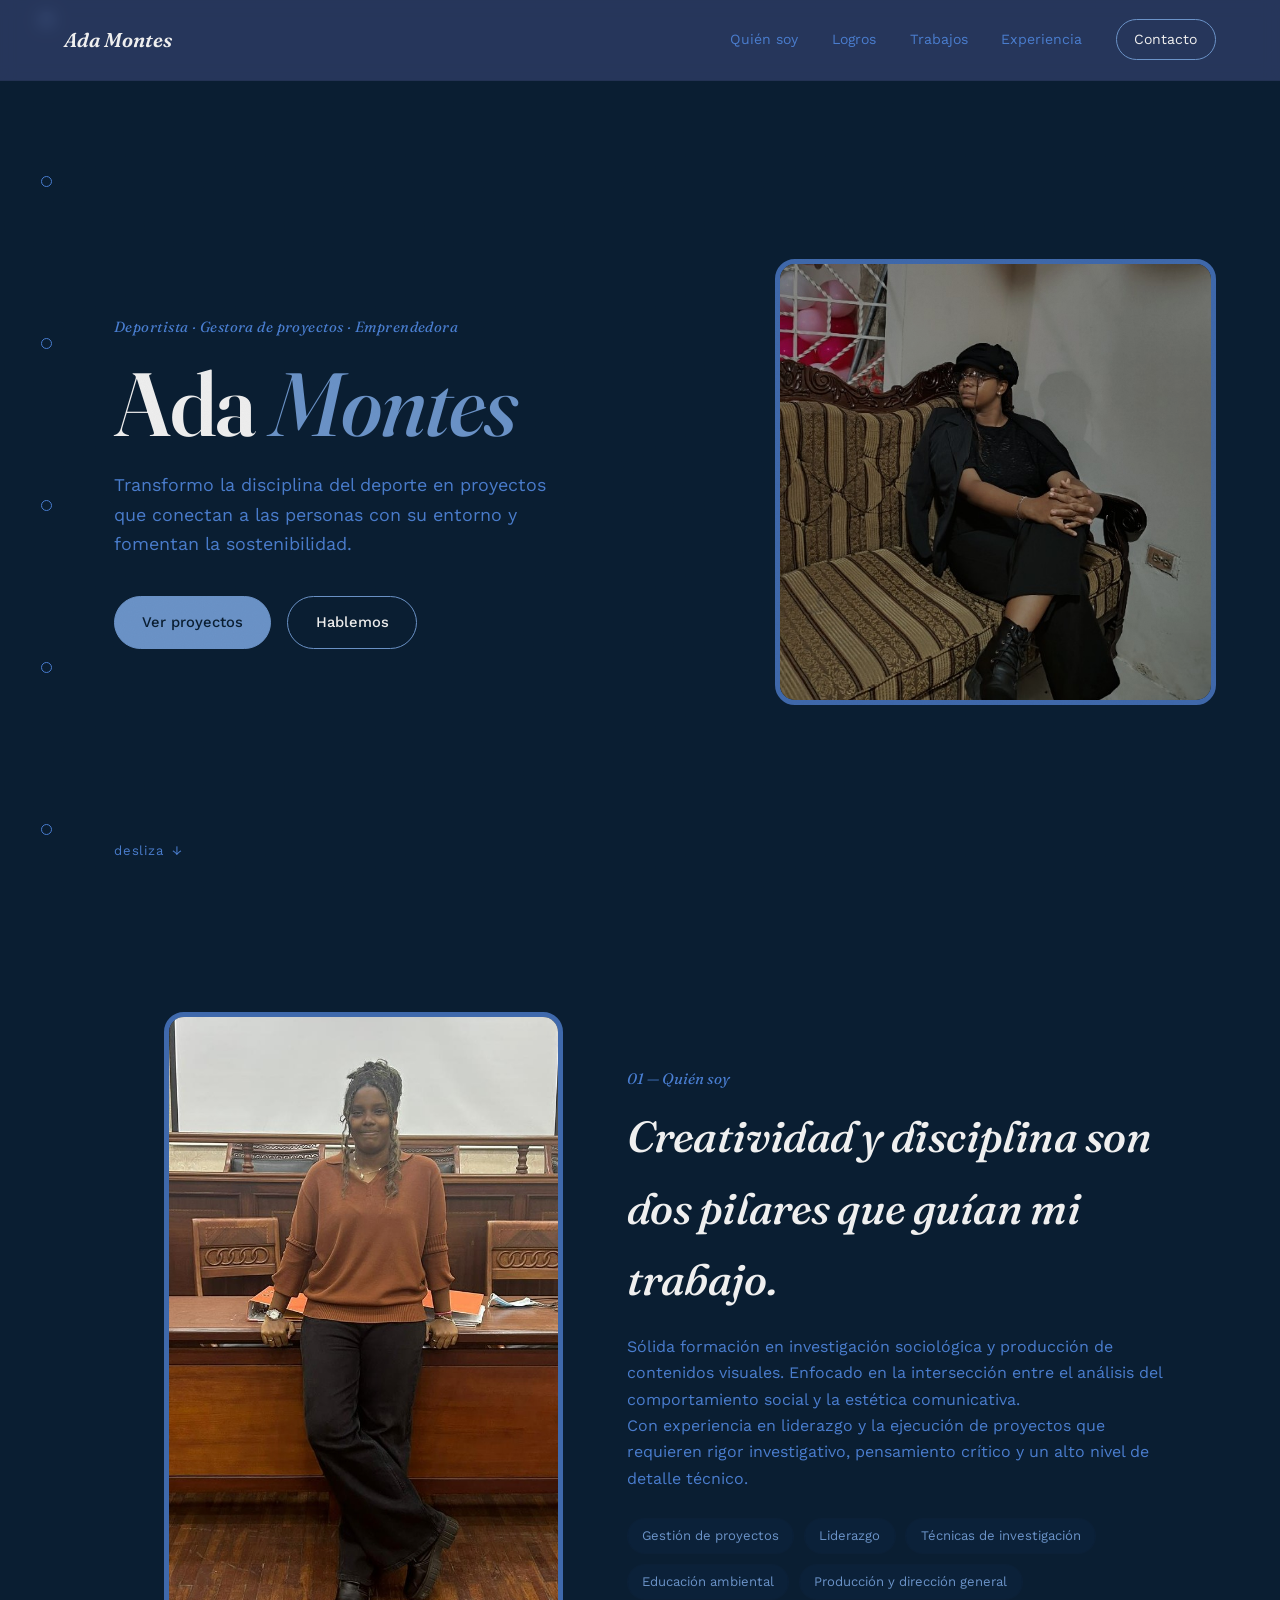
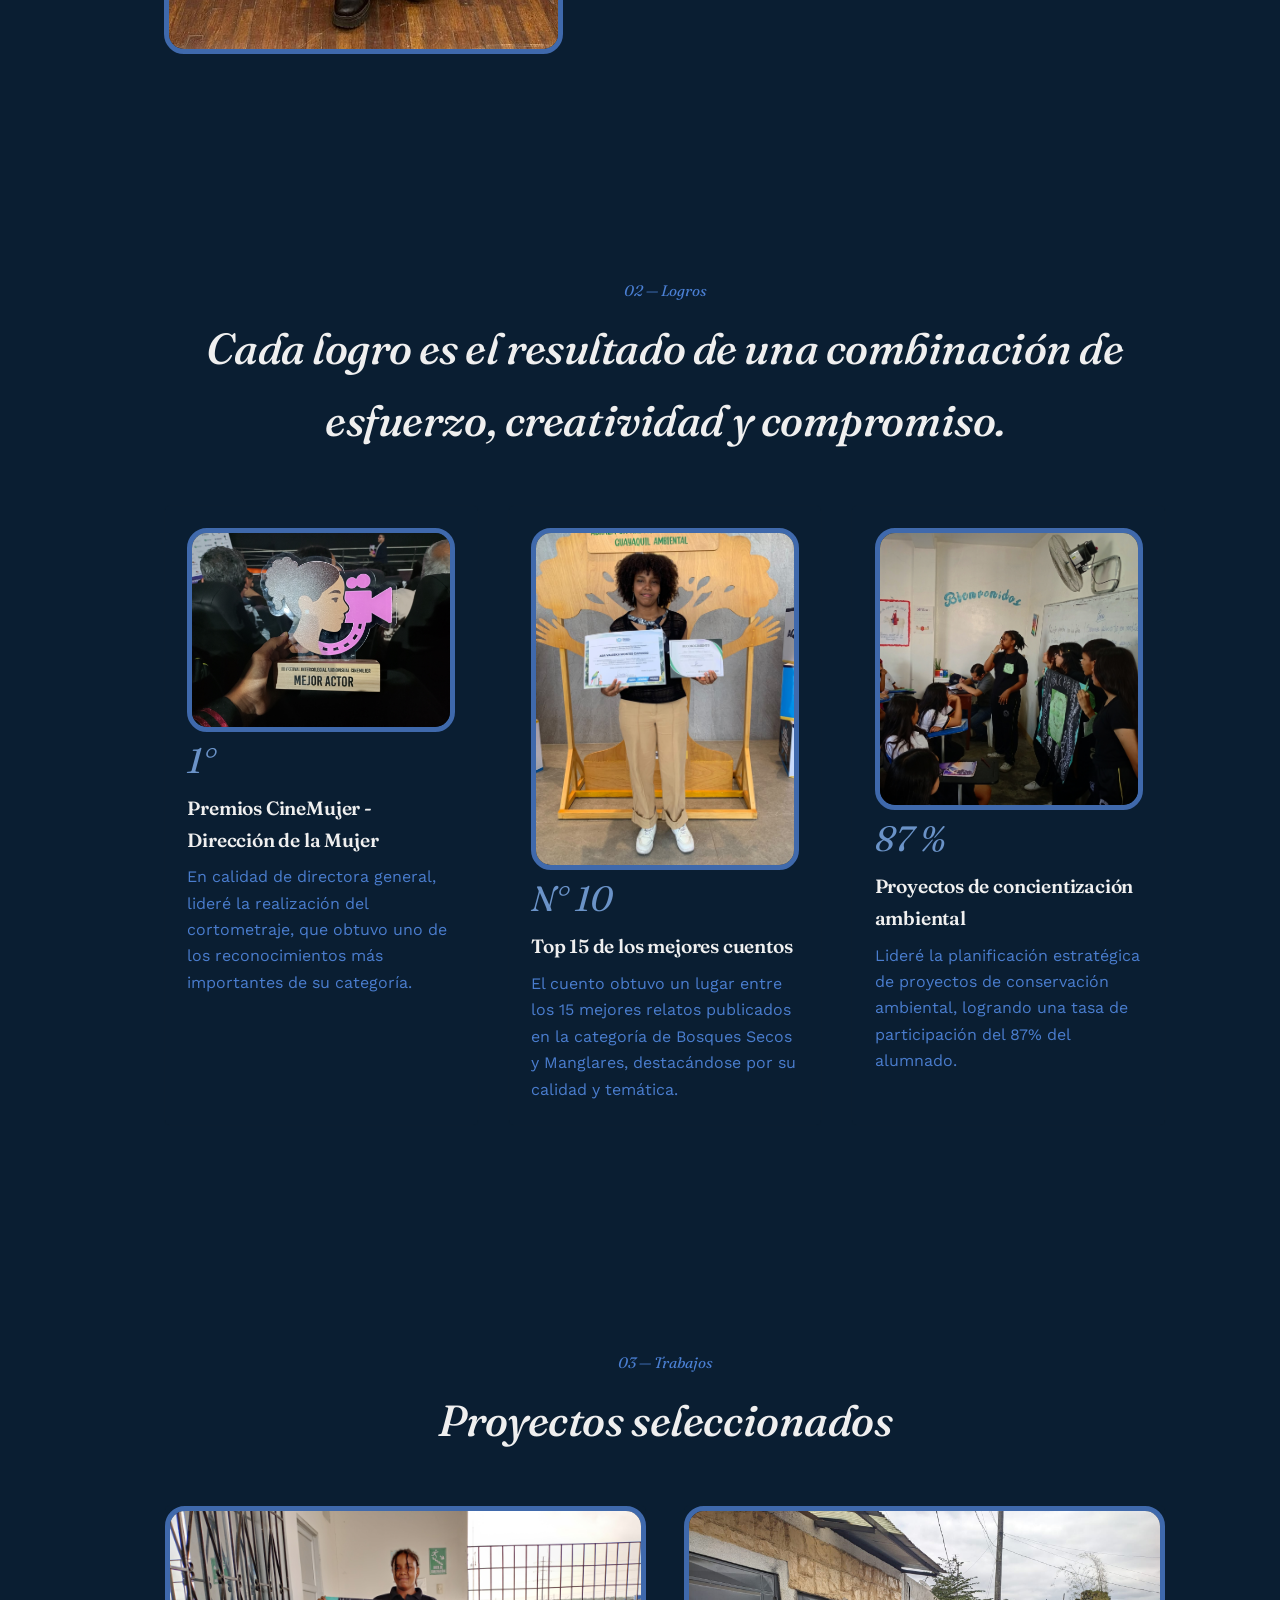
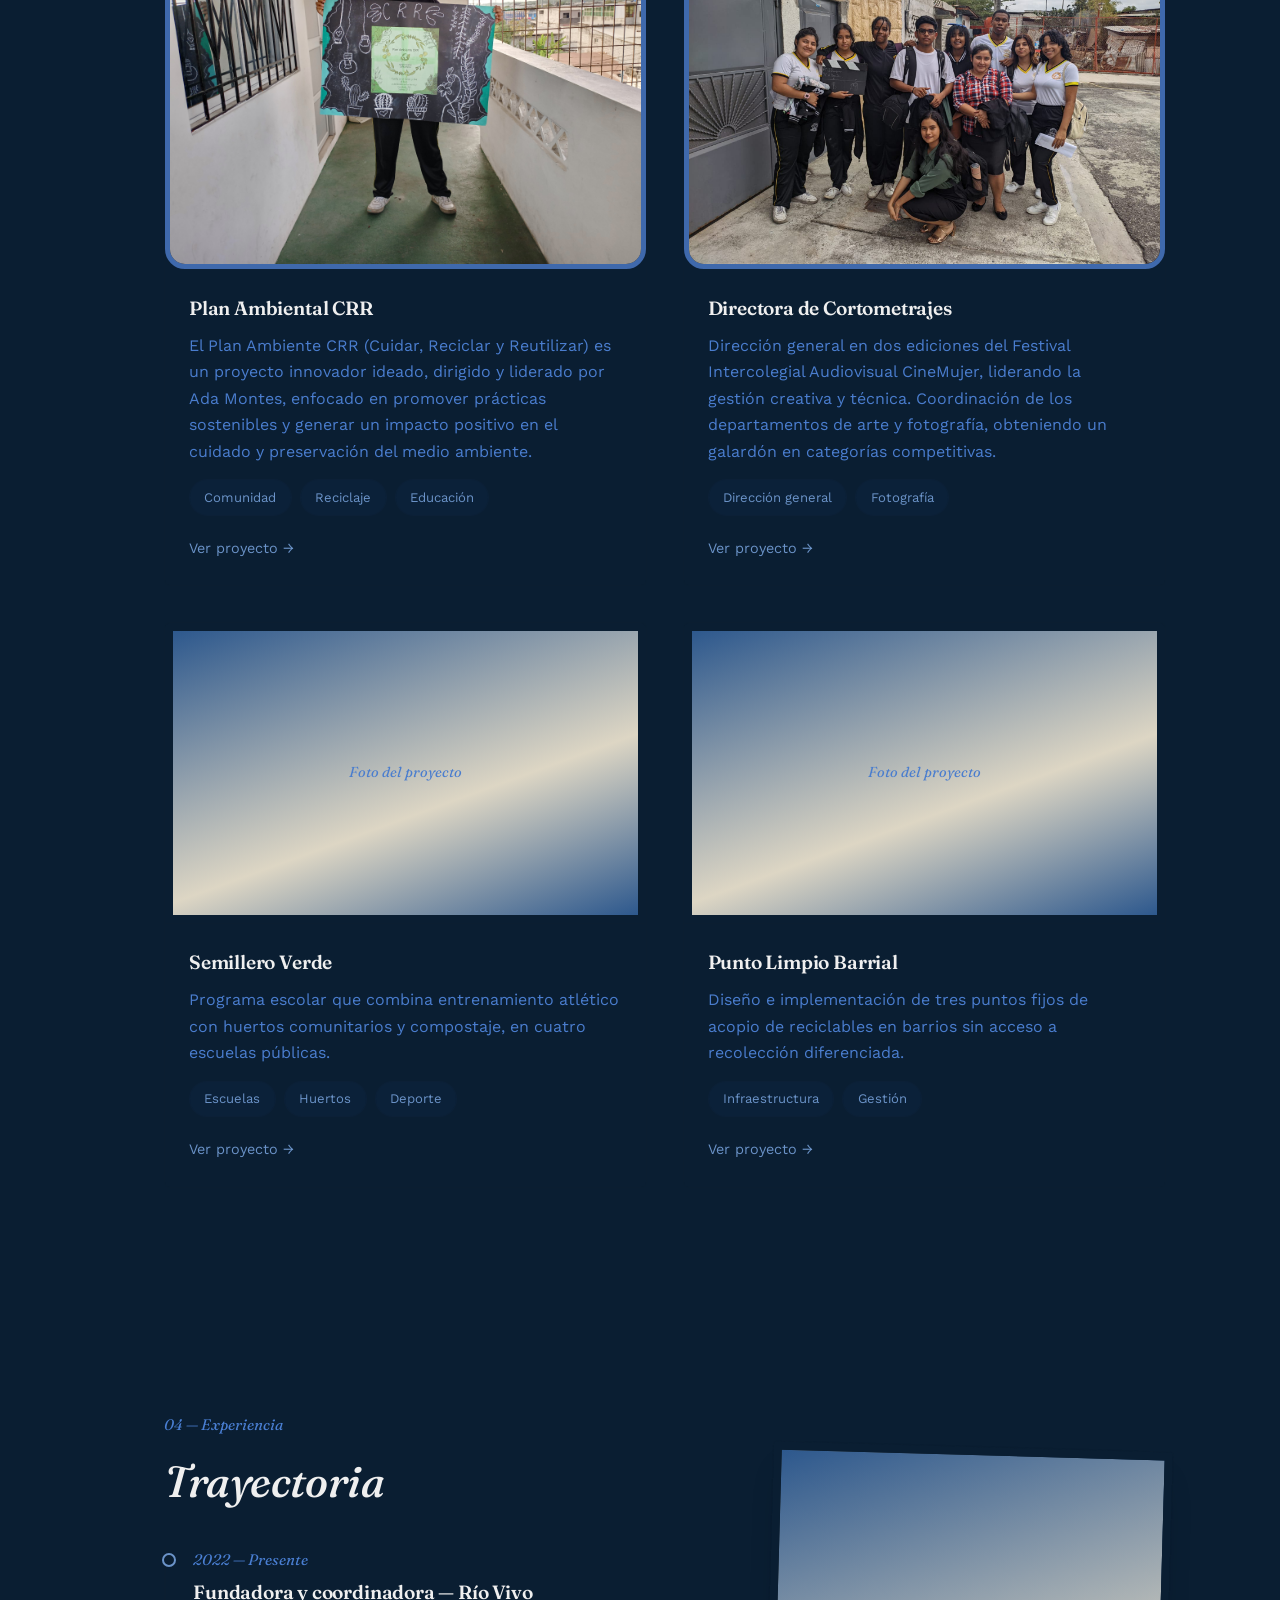
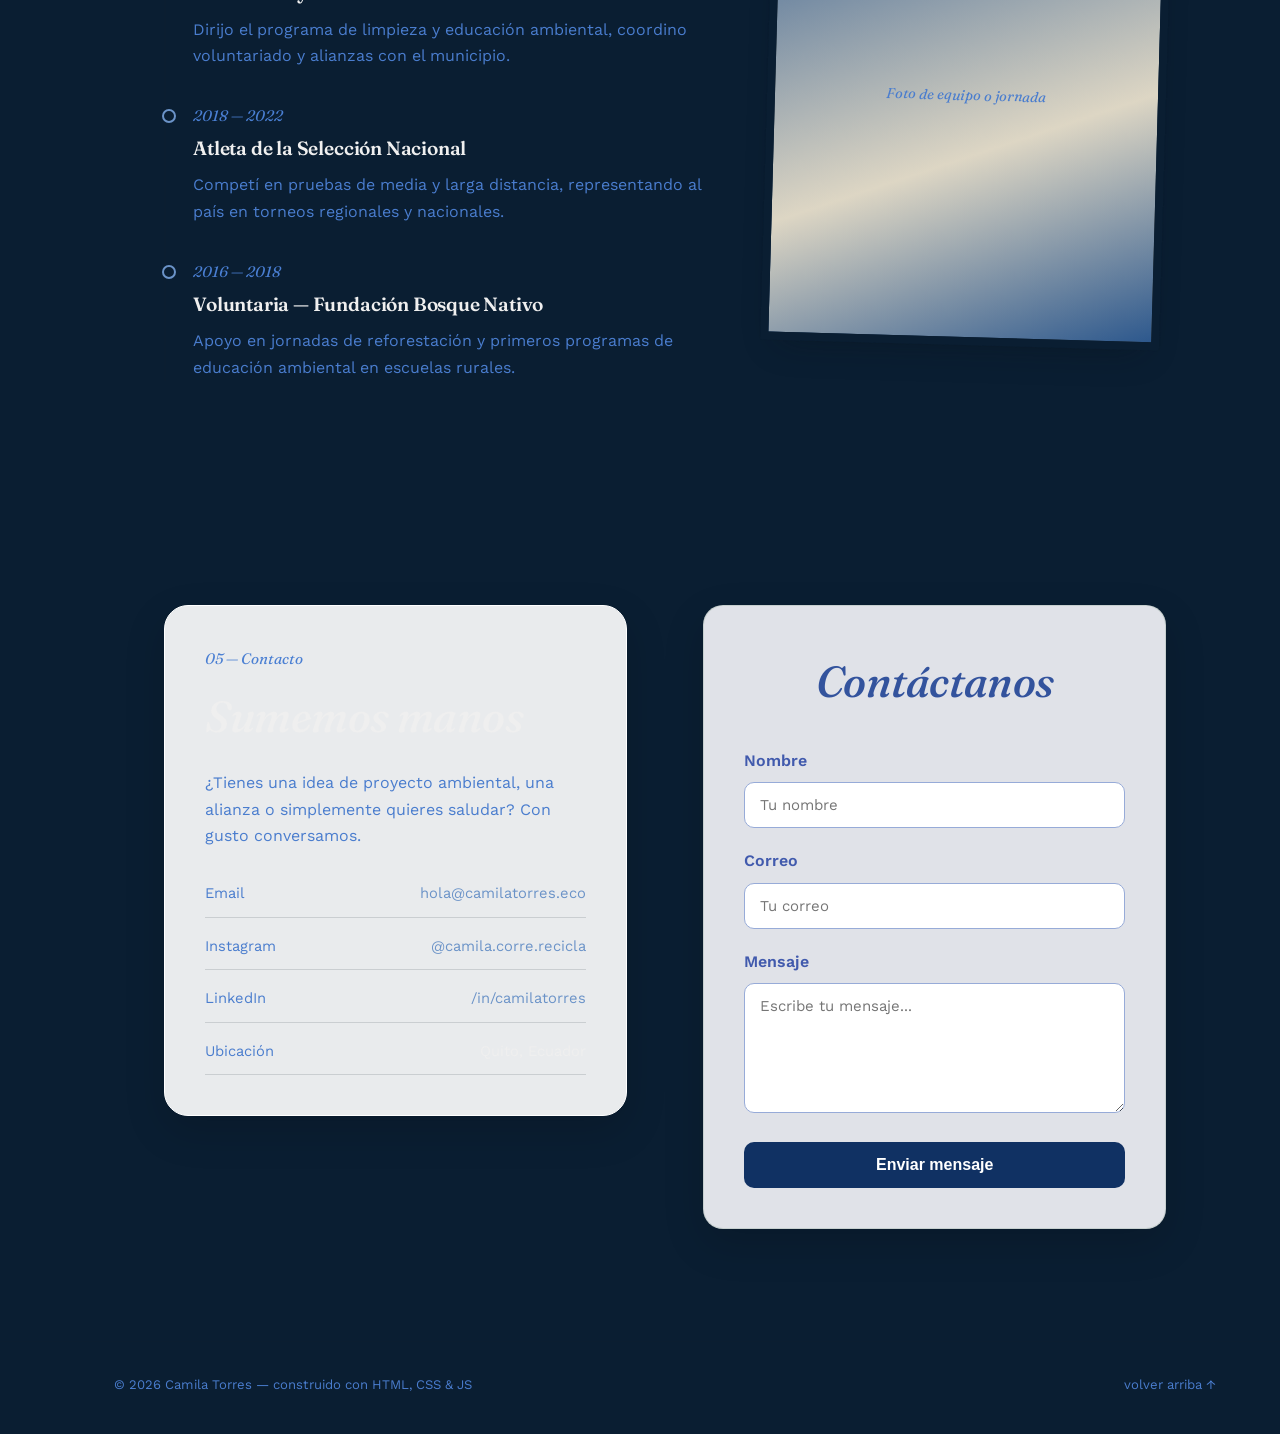
==== index (2).html @ 67a3e200 "Correciones de contacto y detalles de imagen" ====
<!DOCTYPE html>
<html lang="es">

<head>

 <meta charset="UTF-8">

 <meta name="viewport" content="width=device-width, initial-scale=1.0">

 <title>Ada Montes — Portafolio</title>

 <link rel="preconnect" href="https://fonts.googleapis.com">

 <link rel="preconnect" href="https://fonts.gstatic.com" crossorigin>

 <link href="https://fonts.googleapis.com/css2?family=Fraunces:ital,opsz,wght@0,9..144,400;0,9..144,600;1,9..144,500&family=Work+Sans:wght@300;400;500;600&display=swap" rel="stylesheet">

 <link rel="stylesheet" href="style.css">

</head>

<body>

<!-- sendero dibujado a mano: hilo conductor visual (atletismo + naturaleza) -->
<div class="trail-rail" aria-hidden="true">
  <svg viewBox="0 0 60 1000" preserveAspectRatio="none">
    <path id="trail-path" d="M30,0 C10,60 50,110 28,180 C6,250 46,300 24,370
      C4,430 44,470 30,540 C18,600 42,650 26,720
      C10,790 44,830 28,900 C16,940 38,970 30,1000" />
  </svg>
  <span class="waypoint" data-node="inicio" style="top:2%"></span>
  <span class="waypoint" data-node="soy" style="top:20%"></span>
  <span class="waypoint" data-node="logros" style="top:38%"></span>
  <span class="waypoint" data-node="trabajos" style="top:56%"></span>
  <span class="waypoint" data-node="experiencia" style="top:74%"></span>
  <span class="waypoint" data-node="contacto" style="top:92%"></span>
</div>

<!-- ============ NAV ============ -->
<header class="nav" id="nav">
  <a href="#inicio" class="nav-logo">Ada Montes</a>
  <button class="nav-toggle" id="navToggle" aria-label="Abrir menú">
    <span></span><span></span><span></span>
  </button>
  <nav class="nav-links" id="navLinks">
    <a href="#soy" data-nav>Quién soy</a>
    <a href="#logros" data-nav>Logros</a>
    <a href="#trabajos" data-nav>Trabajos</a>
    <a href="#experiencia" data-nav>Experiencia</a>
    <a href="#contacto" data-nav class="nav-cta">Contacto</a>
  </nav>
</header>

<!-- ============ HERO ============ -->
<section class="hero" id="inicio">
  <div class="hero-text">
    <p class="hero-eyebrow">Deportista · Gestora de proyectos · Emprendedora</p>
    <h1 class="hero-title">
      Ada <span class="accent-text">Montes</span>
    </h1>
    <p class="hero-sub">
      Transformo la disciplina del deporte en proyectos que conectan a las personas con su entorno y fomentan la sostenibilidad.
    </p>
    <div class="hero-actions">
      <a href="#trabajos" class="btn btn-primary">Ver proyectos</a>
      <a href="#contacto" class="btn btn-ghost">Hablemos</a>
    </div>
  </div>
 
  <div class="hero-media reveal">
    <img src="img1.jpg" alt="Camila Torres corriendo">
  </div>
 
  <div class="scroll-cue" aria-hidden="true">desliza <span>↓</span></div>
</section>
 
<main>

  <!-- ============ QUIÉN SOY ============ -->
  <section class="section split" id="soy">
    <div class="split-media reveal">
      <!-- EDITA AQUÍ: reemplaza este div por <img src="tu-foto.jpg" alt="Camila Torres"> -->
      <div><img src="img6.jpeg" alt="Camila Torres"> </div>
    </div>
    <div class="split-text reveal">
      <p class="section-eyebrow">01 — Quién soy</p>
      <h2>Creatividad y disciplina son dos pilares que guían mi trabajo.</h2>
      <!-- EDITA AQUÍ: tu bio real -->
      <p>Sólida formación en investigación sociológica y producción de contenidos visuales. Enfocado en la intersección entre el análisis del comportamiento social y la estética comunicativa.</p>
      <p> Con experiencia en liderazgo y la ejecución de proyectos que requieren rigor investigativo, pensamiento crítico y un alto nivel de detalle técnico.</p>
       <ul class="tag-list">
        <li>Gestión de proyectos</li>
        <li>Liderazgo</li>
        <li>Técnicas de investigación</li>
        <li>Educación ambiental</li>
        <li>Producción y dirección general</li>
      </ul>
    </div>
  </section>

  <!-- ============ LOGROS ============ -->
  <section class="section" id="logros">
    <p class="section-eyebrow center">02 — Logros</p>
    <h2 class="center">Cada logro es el resultado de una combinación de esfuerzo, creatividad y compromiso.</h2>

    <div class="logros-grid">
      <!-- EDITA AQUÍ: cada tarjeta = un logro real -->
      <article class="logro-card reveal">
        <div><img src="img4.jpg" alt="Ada Montes"> </div>
        <p class="logro-num">1°</p>
        <h3>Premios CineMujer - Dirección de la Mujer</h3>
        <p>En calidad de directora general, lideré la realización del cortometraje, que obtuvo uno de los reconocimientos más importantes de su categoría.</p>
      </article>

      <article class="logro-card reveal">
        <div><img src="img5.jpeg" alt="Ada Montes"> </div>
        <p class="logro-num">N° 10</p>
        <h3>Top 15 de los mejores cuentos</h3>
        <p>El cuento obtuvo un lugar entre los 15 mejores relatos publicados en la categoría de Bosques Secos y Manglares, destacándose por su calidad y temática.</p>
      </article>

      <article class="logro-card reveal">
        <div><img src="img3.jpg" alt="Ada Montes"> </div>
        <p class="logro-num">87 %</p>
        <h3>Proyectos de concientización ambiental</h3>
        <p>Lideré la planificación estratégica de proyectos de conservación ambiental, logrando una tasa de participación del 87% del alumnado.</p>
      </article>

    </div>
  </section>

  <!-- ============ TRABAJOS ============ -->
  <section class="section" id="trabajos">
    <p class="section-eyebrow center">03 — Trabajos</p>
    <h2 class="center">Proyectos seleccionados</h2>

    <div class="trabajos-grid">
      <!-- EDITA AQUÍ: reemplaza imagen, título, texto y enlace de cada proyecto -->
      <article class="trabajo-card reveal">
        <img src="img7.jpg" alt="Foto del proyecto">
        <div class="trabajo-body">
          <h3>Plan Ambiental CRR</h3>
          <p>El Plan Ambiente CRR (Cuidar, Reciclar y Reutilizar) es un proyecto innovador ideado, dirigido y liderado por Ada Montes, enfocado en promover prácticas sostenibles y generar un impacto positivo en el cuidado y preservación del medio ambiente.</p>
          <div class="tag-list small">
            <span>Comunidad</span><span>Reciclaje</span><span>Educación</span>
          </div>
          <a href="#" class="link-arrow">Ver proyecto →</a>
        </div>
      </article>

      <article class="trabajo-card reveal">
         <img src="img2.jpg" alt="Foto del proyecto">
        <div class="trabajo-body">
          <h3>Directora de Cortometrajes</h3>
          <p>Dirección general en dos ediciones del Festival Intercolegial Audiovisual CineMujer, liderando la gestión creativa y técnica. Coordinación de los departamentos de arte y fotografía, obteniendo un galardón en categorías competitivas.</p>
          <div class="tag-list small">
            <span>Dirección general</span><span>Fotografía</span>
          </div>
          <a href="#" class="link-arrow">Ver proyecto →</a>
        </div>
      </article>

      <article class="trabajo-card reveal">
        <div class="img-placeholder wide torn" data-label="Foto del proyecto"></div>
        <div class="trabajo-body">
          <h3>Semillero Verde</h3>
          <p>Programa escolar que combina entrenamiento atlético con huertos comunitarios y compostaje, en cuatro escuelas públicas.</p>
          <div class="tag-list small">
            <span>Escuelas</span><span>Huertos</span><span>Deporte</span>
          </div>
          <a href="#" class="link-arrow">Ver proyecto →</a>
        </div>
      </article>

      <article class="trabajo-card reveal">
        <div class="img-placeholder wide torn" data-label="Foto del proyecto"></div>
        <div class="trabajo-body">
          <h3>Punto Limpio Barrial</h3>
          <p>Diseño e implementación de tres puntos fijos de acopio de reciclables en barrios sin acceso a recolección diferenciada.</p>
          <div class="tag-list small">
            <span>Infraestructura</span><span>Gestión</span>
          </div>
          <a href="#" class="link-arrow">Ver proyecto →</a>
        </div>
      </article>
    </div>
  </section>

  <!-- ============ EXPERIENCIA ============ -->
  <section class="section split reverse" id="experiencia">
    <div class="split-media reveal">
      <!-- EDITA AQUÍ: puedes usar una foto de equipo, entrenamiento, jornada, etc. -->
      <div class="img-placeholder torn" data-label="Foto de equipo o jornada"></div>
    </div>
    <div class="split-text reveal">
      <p class="section-eyebrow">04 — Experiencia</p>
      <h2>Trayectoria</h2>

      <div class="timeline">
        <!-- EDITA AQUÍ: agrega o edita cada etapa -->
        <div class="timeline-item">
          <p class="timeline-date">2022 — Presente</p>
          <h3>Fundadora y coordinadora — Río Vivo</h3>
          <p>Dirijo el programa de limpieza y educación ambiental, coordino voluntariado y alianzas con el municipio.</p>
        </div>
        <div class="timeline-item">
          <p class="timeline-date">2018 — 2022</p>
          <h3>Atleta de la Selección Nacional</h3>
          <p>Competí en pruebas de media y larga distancia, representando al país en torneos regionales y nacionales.</p>
        </div>
        <div class="timeline-item">
          <p class="timeline-date">2016 — 2018</p>
          <h3>Voluntaria — Fundación Bosque Nativo</h3>
          <p>Apoyo en jornadas de reforestación y primeros programas de educación ambiental en escuelas rurales.</p>
        </div>
      </div>
    </div>
  </section>

    <!-- ============ CONTACTO ============ -->
  <section class="section" id="contacto">
    <div class="contact-wrap">
      <!-- CUADRO IZQUIERDO --> 
       <div class="contact-text contact-card reveal"> 
        <p class="section-eyebrow">05 — Contacto</p>
        <h2>Sumemos manos</h2>
        <p>¿Tienes una idea de proyecto ambiental, una alianza o simplemente quieres saludar? Con gusto conversamos.</p>
 
        <!-- EDITA AQUÍ: tus datos reales -->
        <ul class="contact-list">
          <li><span>Email</span><a href="mailto:hola@camilatorres.eco">hola@camilatorres.eco</a></li>
          <li><span>Instagram</span><a href="#" target="_blank" rel="noopener">@camila.corre.recicla</a></li>
          <li><span>LinkedIn</span><a href="#" target="_blank" rel="noopener">/in/camilatorres</a></li>
          <li><span>Ubicación</span><span>Quito, Ecuador</span></li>
        </ul>
      </div>

      <section id="contacto" class="seccion-formulario">
    <div class="formulario-cuadro">
        <h2>Contáctanos</h2>

        <form id="contactForm">
            <div class="campo">
                <label for="nombre">Nombre</label>
                <input type="text" id="nombre" placeholder="Tu nombre" required>
            </div>

            <div class="campo">
                <label for="correo">Correo</label>
                <input type="email" id="correo" placeholder="Tu correo" required>
            </div>

            <div class="campo">
                <label for="mensaje">Mensaje</label>
                <textarea id="mensaje" placeholder="Escribe tu mensaje..." required></textarea>
            </div>

            <button type="submit">Enviar mensaje</button>
        </form>
    </div>
</section>

</main>

<footer class="footer">

  <p>© 2026 Camila Torres — construido con HTML, CSS &amp; JS</p>

  <a href="#inicio" class="back-top">volver arriba ↑</a>

</footer>

<script src="script.js"></script>

</body>

</html>
---- style.css ----
/* ============================================================
   TOKENS
   ============================================================ */
:root {
  --ink: #efefef;
  --ink-soft: #143061;
  --paper: #0a1e32;
  --paper-dim: #2d588d;
  --line: rgba(20, 30, 45, 0.14);
  --line-on-dark: rgba(90, 164, 238, 0.562);
  --blue-deep: #6b93c8;
  --blue: #4a7fd3;
  --blue-bright: #1957ad;
  --muted: #4a7dce;
  --muted-dark: #2c5598;

  --f-display: 'Fraunces', serif;
  --f-body: 'Work Sans', sans-serif;

  --maxw: 1180px;
  --gutter: clamp(1.5rem, 5vw, 5rem);
}

* {
  box-sizing: border-box;
  margin: 0;
  padding: 0;
}

html {
  scroll-behavior: smooth;
}

body {
  background: var(--paper);
  color: var(--ink);
  font-family: var(--f-body);
  line-height: 1.65;
  overflow-x: hidden;
  font-weight: 400;
}

/* grano de papel sutil sobre todo el sitio */
body::before {
  content: "";
  position: fixed;
  inset: 0;
  z-index: 50;
  pointer-events: none;
  opacity: .5;
  mix-blend-mode: multiply;
  background-image: url("data:image/svg+xml,%3Csvg xmlns='http://www.w3.org/2000/svg' width='140' height='140'%3E%3Cfilter id='n'%3E%3CfeTurbulence type='fractalNoise' baseFrequency='0.9' numOctaves='2' stitchTiles='stitch'/%3E%3CfeColorMatrix type='matrix' values='0 0 0 0 0  0 0 0 0 0  0 0 0 0 0  0 0 0 0.045 0'/%3E%3C/filter%3E%3Crect width='100%25' height='100%25' filter='url(%23n)'/%3E%3C/svg%3E");
}

h1,
h2,
h3 {
  font-family: var(--f-display);
  font-weight: 600;
  letter-spacing: -0.01em;
}

h2 {
  font-size: clamp(1.9rem, 3.4vw, 2.8rem);
  margin-bottom: 1.1rem;
  font-style: italic;
  font-weight: 500;
}

h3 {
  font-size: 1.2rem;
  margin-bottom: .5rem;
  color: var(--ink);
  font-weight: 600;
  font-style: normal;
}

p {
  color: var(--muted);
}

a {
  color: inherit;
  text-decoration: none;
}

img {
  max-width: 100%;
  display: block;
  border-radius: 20px;
  border: 5px solid #5587deb6;
}

::selection {
  background: var(--blue-deep);
  color: var(--paper);
}

/* ============================================================
   SENDERO DIBUJADO A MANO — elemento de firma
   ============================================================ */
.trail-rail {
  position: fixed;
  left: 20px;
  top: 0;
  height: 100vh;
  width: 60px;
  z-index: 5;
  pointer-events: none;
}

.trail-rail svg {
  width: 100%;
  height: 100%;
  overflow: visible;
}

.trail-rail path {
  fill: none;
  stroke: var(--blue-deep);
  stroke-width: 1.6;
  stroke-linecap: round;
  opacity: .3;
  stroke-dasharray: 6 7;
}

.trail-rail .waypoint {
  position: absolute;
  left: 22px;
  width: 11px;
  height: 11px;
  border-radius: 50%;
  background: var(--paper);
  border: 1.8px solid var(--blue);
  transform: translate(-1px, -4px);
  transition: background .4s ease, transform .4s ease, border-color .4s ease;
}

.trail-rail .waypoint.active {
  background: var(--blue-deep);
  border-color: var(--blue-deep);
  transform: translate(-1px, -4px) scale(1.35);
}

@media (max-width: 900px) {
  .trail-rail {
    display: none;
  }
}

/* ============================================================
   NAV
   ============================================================ */
.nav {
  position: fixed;
  top: 0;
  left: 0;
  right: 0;
  z-index: 100;
  display: flex;
  align-items: center;
  justify-content: space-between;
  padding: 1.2rem var(--gutter);
  background: rgba(46, 60, 100, 0.82);
  backdrop-filter: blur(8px);
  border-bottom: 1px solid var(--line);
}

.nav-logo {
  font-family: var(--f-display);
  font-style: italic;
  font-size: 1.25rem;
  font-weight: 600;
  color: var(--ink);
}

.nav-links {
  display: flex;
  align-items: center;
  gap: 2.1rem;
}

.nav-links a {
  font-size: .88rem;
  color: var(--muted);
  position: relative;
  padding: .3rem 0;
  transition: color .25s ease;
}

.nav-links a:hover,
.nav-links a.active {
  color: var(--ink);
}

.nav-links a:not(.nav-cta)::after {
  content: "";
  position: absolute;
  left: 0;
  bottom: -2px;
  width: 0;
  height: 2px;
  background: var(--blue);
  border-radius: 2px;
  transition: width .3s ease;
}

.nav-links a:not(.nav-cta):hover::after,
.nav-links a:not(.nav-cta).active::after {
  width: 100%;
}

.nav-cta {
  border: 1.5px solid var(--blue-deep);
  padding: .5rem 1.1rem !important;
  border-radius: 30px;
  color: var(--ink) !important;
}

.nav-cta:hover {
  background: var(--blue-deep);
  color: var(--paper) !important;
}

.nav-toggle {
  display: none;
  flex-direction: column;
  gap: 5px;
  background: none;
  border: none;
  cursor: pointer;
  z-index: 110;
}

.nav-toggle span {
  width: 22px;
  height: 2px;
  background: var(--ink);
}

@media (max-width: 800px) {
  .nav-toggle {
    display: flex;
  }

  .nav-links {
    position: fixed;
    top: 0;
    right: 0;
    height: 100vh;
    width: min(78vw, 320px);
    background: var(--paper);
    flex-direction: column;
    justify-content: center;
    align-items: flex-start;
    gap: 1.9rem;
    padding: 2rem var(--gutter);
    transform: translateX(100%);
    transition: transform .35s ease;
    border-left: 1px solid var(--line);
  }

  .nav-links.open {
    transform: translateX(0);
  }
}

/* ============================================================
   HERO
   ============================================================ */
.hero {
  position: relative;
  z-index: 1;
  min-height: 100vh;
  display: grid;
  grid-template-columns: 1.15fr .85fr;
  gap: clamp(2rem, 5vw, 4rem);
  align-items: center;
  padding: 8rem var(--gutter) 4rem;
  padding-left: calc(var(--gutter) + 50px);
}

.hero-media .img-placeholder {
  aspect-ratio: 4/5;
}

@media (max-width: 850px) {
  .hero {
    grid-template-columns: 1fr;
    padding-top: 7rem;
  }

  .hero-media {
    order: -1;
    max-width: 320px;
    margin: 0 auto 1rem;
  }
}

.hero-eyebrow {
  color: var(--blue);
  font-size: .92rem;
  letter-spacing: .03em;
  margin-bottom: 1.3rem;
  font-style: italic;
  font-family: var(--f-display);
}

.hero-title {
  font-size: clamp(2.6rem, 7.5vw, 5.6rem);
  line-height: .98;
  color: var(--ink);
  font-weight: 600;
}

.accent-text {
  color: var(--blue-deep);
  font-style: italic;
  font-weight: 500;
}

.hero-sub {
  max-width: 460px;
  margin-top: 1.4rem;
  font-size: 1.12rem;
}

.hero-actions {
  display: flex;
  gap: 1rem;
  margin-top: 2.3rem;
  flex-wrap: wrap;
}

.btn {
  font-family: var(--f-body);
  font-size: .92rem;
  font-weight: 500;
  padding: .85rem 1.7rem;
  border-radius: 30px;
  border: 1.5px solid var(--blue-deep);
  transition: all .25s ease;
  display: inline-block;
}

.btn-primary {
  background: var(--blue-deep);
  color: var(--paper);
}

.btn-primary:hover {
  background: var(--ink);
  border-color: var(--ink);
  transform: translateY(-2px);
}

.btn-ghost {
  color: var(--ink);
}

.btn-ghost:hover {
  background: var(--blue-deep);
  color: var(--paper);
}

.btn.full {
  width: 100%;
  text-align: center;
  border: none;
  cursor: pointer;
}

.scroll-cue {
  position: absolute;
  bottom: 2.4rem;
  left: calc(var(--gutter) + 50px);
  font-size: .82rem;
  color: var(--muted);
  letter-spacing: .06em;
  display: flex;
  align-items: center;
  gap: .5rem;
  animation: bob 2.4s ease-in-out infinite;
}

@keyframes bob {

  0%,
  100% {
    transform: translateY(0);
  }

  50% {
    transform: translateY(6px);
  }
}

/* ============================================================
   SECTIONS — shared
   ============================================================ */
main {
  position: relative;
  z-index: 1;
}

.section {
  max-width: var(--maxw);
  margin: 0 auto;
  padding: 7rem var(--gutter) 7rem calc(var(--gutter) + 50px);
}

.section-eyebrow {
  color: var(--blue);
  font-size: .95rem;
  font-style: italic;
  font-family: var(--f-display);
  margin-bottom: .6rem;
}

.center {
  text-align: center;
}

.section h2.center,
.section-eyebrow.center {
  margin-left: auto;
  margin-right: auto;
}

.split {
  display: grid;
  grid-template-columns: .85fr 1.15fr;
  gap: clamp(2rem, 5vw, 5rem);
  align-items: center;
}

.split.reverse {
  direction: rtl;
}

.split.reverse>* {
  direction: ltr;
}

@media (max-width: 850px) {
  .split {
    grid-template-columns: 1fr;
  }

  .split.reverse {
    direction: ltr;
  }
}

.tag-list {
  display: flex;
  flex-wrap: wrap;
  gap: .6rem;
  list-style: none;
  margin-top: 1.6rem;
}

.tag-list li,
.tag-list.small span {
  font-size: .82rem;
  color: var(--blue-deep);
  border: 1px solid var(--line);
  padding: .4rem .9rem;
  border-radius: 30px;
  background: rgba(47, 95, 160, 0.06);
}

.tag-list.small {
  display: flex;
  gap: .5rem;
  margin: .9rem 0 1rem;
}

/* ============================================================
   IMAGE PLACEHOLDERS — estilo "recorte pegado"
   ============================================================ */
.img-placeholder {
  position: relative;
  aspect-ratio: 4/5;
  border-radius: 3px;
  background:
    linear-gradient(160deg, var(--paper-dim), #ddd6c4 60%, var(--paper-dim));
  display: flex;
  align-items: center;
  justify-content: center;
  box-shadow: 0 18px 34px -18px rgba(12, 16, 22, 0.35);
}

.img-placeholder::after {
  content: attr(data-label);
  font-family: var(--f-display);
  font-style: italic;
  font-size: .9rem;
  color: var(--muted);
  text-align: center;
  padding: 0 1.5rem;
}

.img-placeholder.torn {
  transform: rotate(-1.4deg);
  border: 8px solid var(--paper);
  outline: 1px solid var(--line);
}

.split.reverse .img-placeholder.torn {
  transform: rotate(1.6deg);
}

.img-placeholder.small {
  aspect-ratio: 16/10;
  margin-bottom: 1.2rem;
  transform: rotate(-1deg);
}

.img-placeholder.wide {
  aspect-ratio: 16/10;
  transform: none;
  border-radius: 4px 4px 0 0;
  box-shadow: none;
}

.logro-card:nth-child(even) .img-placeholder.small {
  transform: rotate(1deg);
}

/* ============================================================
   LOGROS
   ============================================================ */
.logros-grid {
  margin-top: 3rem;
  display: grid;
  grid-template-columns: repeat(auto-fit, minmax(230px, 1fr));
  gap: 1.8rem;
}

.logro-card {
  background: var(--paper);
  border: 1px solid var(--line);
  border-radius: 6px;
  padding: 1.4rem;
  transition: transform .3s ease, box-shadow .3s ease;
}

.logro-card:hover {
  transform: translateY(-6px) rotate(-0.4deg);
  box-shadow: 0 16px 34px -18px rgba(28, 63, 110, .35);
}

.logro-num {
  font-family: var(--f-display);
  font-style: italic;
  font-size: 2.2rem;
  color: var(--blue-deep);
  margin-bottom: .2rem;
}

/* ============================================================
   TRABAJOS
   ============================================================ */
.trabajos-grid {
  margin-top: 3rem;
  display: grid;
  grid-template-columns: repeat(auto-fit, minmax(320px, 1fr));
  gap: 2.2rem;
}

.trabajo-card {
  border: 1px solid var(--line);
  border-radius: 6px;
  overflow: hidden;
  background: var(--paper);
  transition: transform .3s ease, box-shadow .3s ease;
}

.trabajo-card:hover {
  transform: translateY(-4px);
  box-shadow: 0 18px 40px -20px rgba(28, 63, 110, .3);
}

.trabajo-body {
  padding: 1.5rem;
}

.link-arrow {
  display: inline-block;
  margin-top: .3rem;
  font-size: .9rem;
  color: var(--blue-deep);
  border-bottom: 1px solid transparent;
  transition: border-color .25s ease;
}

.trabajo-card:hover .link-arrow {
  border-color: var(--blue-deep);
}

/* ============================================================
   TIMELINE (experiencia)
   ============================================================ */
.timeline {
  margin-top: 1.8rem;
  border-left: 2px solid var(--line);
  padding-left: 1.7rem;
}

.timeline-item {
  position: relative;
  padding-bottom: 2.1rem;
}

.timeline-item:last-child {
  padding-bottom: 0;
}

.timeline-item::before {
  content: "";
  position: absolute;
  left: -1.95rem;
  top: .4rem;
  width: 10px;
  height: 10px;
  border-radius: 50%;
  background: var(--paper);
  border: 2px solid var(--blue-deep);
}

.timeline-date {
  color: var(--blue);
  font-style: italic;
  font-family: var(--f-display);
  font-size: .95rem;
  margin-bottom: .3rem;
}

/* ============================================================
   CONTACTO
   ============================================================ */
.contact-wrap {
  max-width: var(--maxw);
  margin: 0 auto;
  display: grid;
  grid-template-columns: 1fr 1fr;
  gap: clamp(2rem, 6vw, 6rem);
  align-items: start;
}

.contact-list {
  list-style: none;
  margin-top: 2rem;
  display: flex;
  flex-direction: column;
  gap: 1rem;
}

.contact-list li {
  display: flex;
  justify-content: space-between;
  border-bottom: 1px solid var(--line);
  padding-bottom: .7rem;
  font-size: .92rem;
}

.contact-list span:first-child {
  color: var(--muted);
}

.contact-list a {
  color: var(--blue-deep);
  transition: opacity .2s ease;
}

.contact-list a:hover {
  opacity: .65;
}

/* CUADRO DEL TEXTO DE CONTACTO */
.contact-card {
  padding: 40px;

  background: rgba(255, 255, 255, 0.913);

  border: 1px solid rgb(255, 255, 255);

  border-radius: 24px;

  box-shadow: 0 15px 40px rgba(0, 0, 0, 0.15);

  backdrop-filter: blur(10px);
  -webkit-backdrop-filter: blur(10px);
}


.formulario-cuadro {
  width: 100%;
  max-width: 600px;
  padding: 40px;

  background: rgba(237, 238, 243, 0.95);
  border-radius: 20px;

  /* Sombra para darle profundidad */
  box-shadow: 0 15px 40px rgba(0, 0, 0, 0.15);

  border: 1px solid rgba(46, 94, 59, 0.15);
}

.formulario-cuadro h2 {
  text-align: center;
  color: #33539d;
  margin-bottom: 30px;
}

/* Campos */
.campo {
  margin-bottom: 20px;
}

.campo label {
  display: block;
  margin-bottom: 8px;
  font-weight: 600;
  color: #415aad;
}

.campo input,
.campo textarea {
  width: 100%;
  padding: 13px 15px;

  border: 1px solid #97abd8;
  border-radius: 10px;

  font-family: inherit;
  font-size: 15px;

  outline: none;
  transition: 0.3s;
}

.campo textarea {
  min-height: 130px;
  resize: vertical;
}

/* Efecto al seleccionar un campo */
.campo input:focus,
.campo textarea:focus {
  border-color: #585bba;
  box-shadow: 0 0 0 3px rgba(46, 94, 59, 0.12);
}

/* Botón */
.formulario-cuadro button {
  width: 100%;
  padding: 14px;

  background: #103163;
  color: white;

  border: none;
  border-radius: 10px;

  font-size: 16px;
  font-weight: 600;
  cursor: pointer;

  transition: 0.3s;
}

.formulario-cuadro button:hover {
  background: #244b2f;
  transform: translateY(-2px);
}

.field label {
  display: block;
  font-size: .85rem;
  color: var(--muted);
  margin-bottom: .4rem;
}

.field input,
.field textarea {
  width: 100%;
  background: var(--paper);
  border: 1px solid var(--line);
  border-radius: 4px;
  padding: .8rem .9rem;
  color: var(--ink);
  font-family: var(--f-body);
  font-size: .95rem;
  resize: vertical;
  transition: border-color .25s ease, box-shadow .25s ease;
}

.field input:focus,
.field textarea:focus {
  outline: none;
  border-color: var(--blue);
  box-shadow: 0 0 0 3px rgba(47, 95, 160, .14);
}

.form-status {
  font-size: .85rem;
  color: var(--blue-deep);
  min-height: 1.2em;
  font-style: italic;
}

@media (max-width: 750px) {
  .contact-wrap {
    grid-template-columns: 1fr;
  }
}

/* ============================================================
   FOOTER
   ============================================================ */
.footer {
  position: relative;
  z-index: 1;
  display: flex;
  justify-content: space-between;
  align-items: center;
  padding: 2rem var(--gutter) 2.4rem calc(var(--gutter) + 50px);
  border-top: 1px solid var(--line);
  font-size: .82rem;
  color: var(--muted);
  flex-wrap: wrap;
  gap: 1rem;
}

.back-top {
  color: var(--muted);
  transition: color .2s ease;
}

.back-top:hover {
  color: var(--blue-deep);
}

/* ============================================================
   SCROLL REVEAL
   ============================================================ */
.reveal {
  opacity: 0;
  transform: translateY(24px);
  transition: opacity .7s ease, transform .7s ease;
}

.reveal.in-view {
  opacity: 1;
  transform: translateY(0);
}

@media (prefers-reduced-motion: reduce) {
  html {
    scroll-behavior: auto;
  }

  .reveal {
    opacity: 1;
    transform: none;
    transition: none;
  }

  .scroll-cue {
    animation: none;
  }
}

a:focus-visible,
button:focus-visible,
input:focus-visible,
textarea:focus-visible {
  outline: 2px solid var(--blue-deep);
  outline-offset: 3px;
}
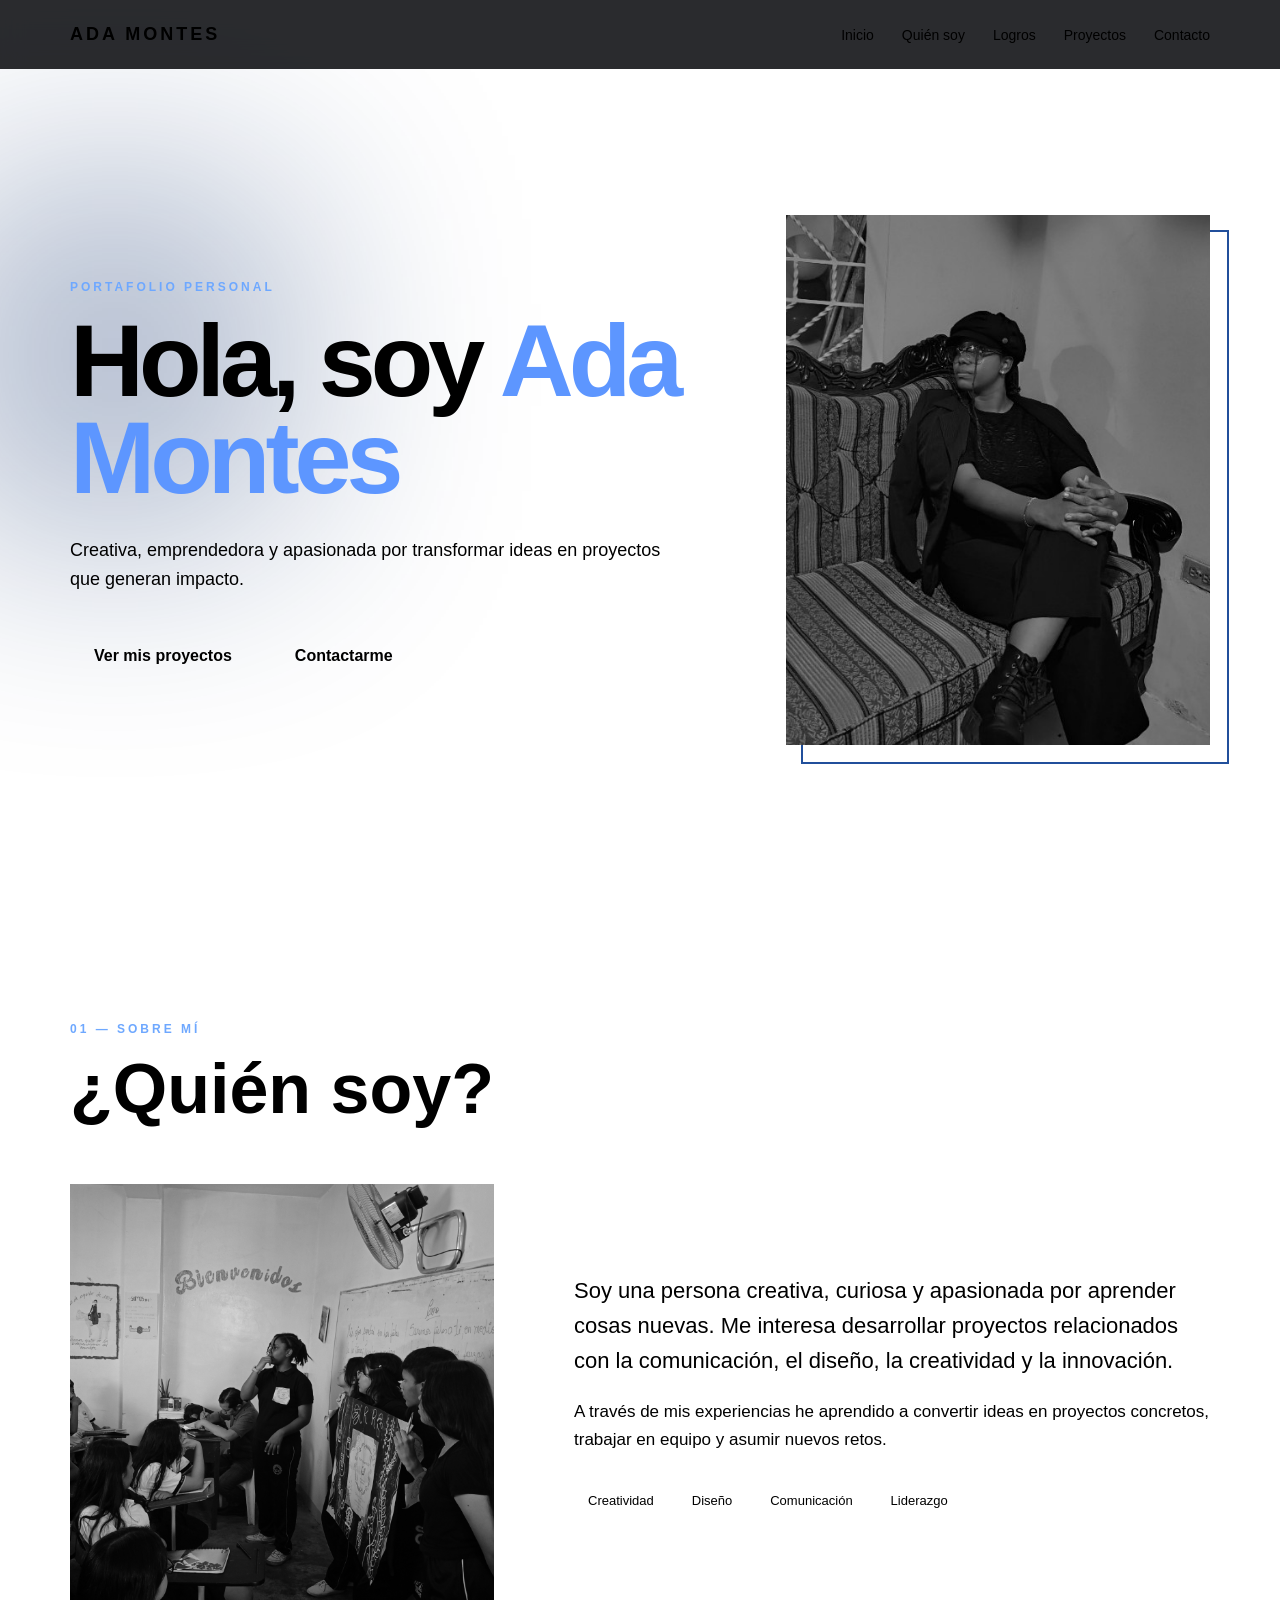
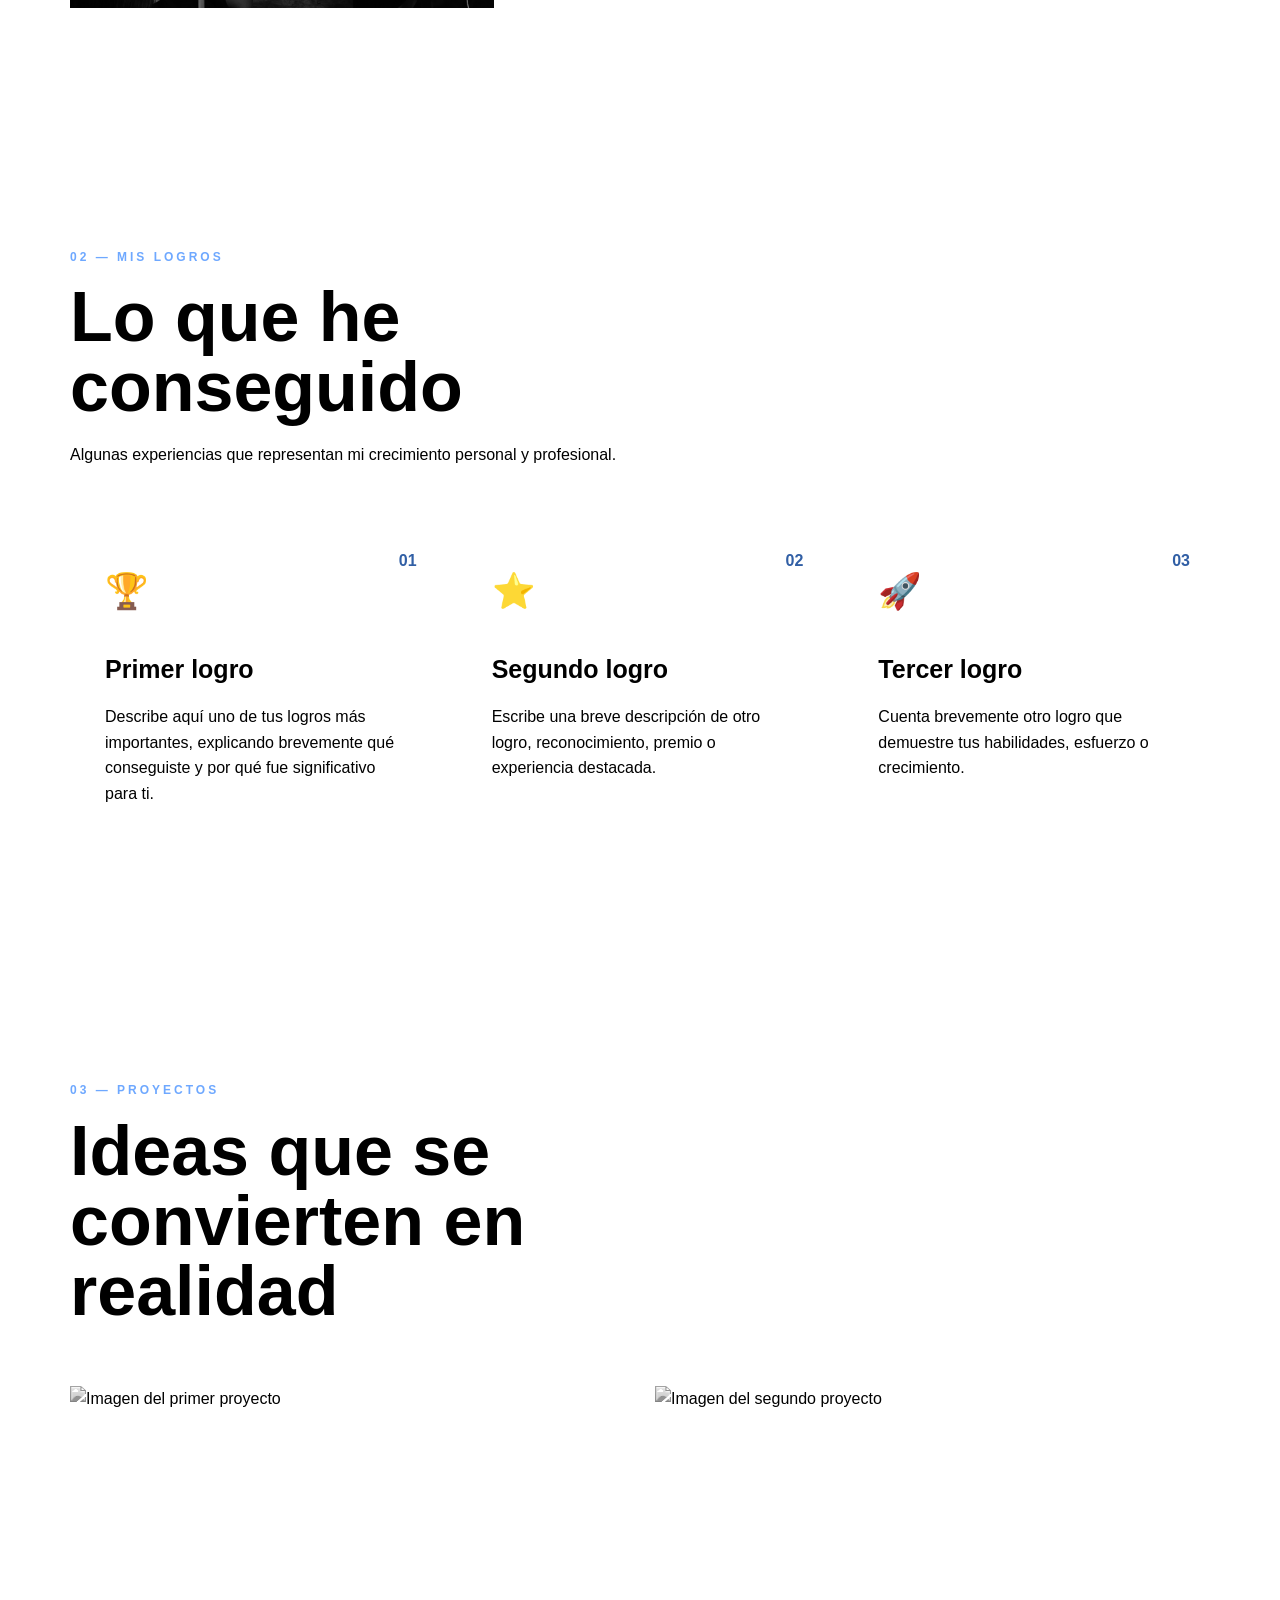
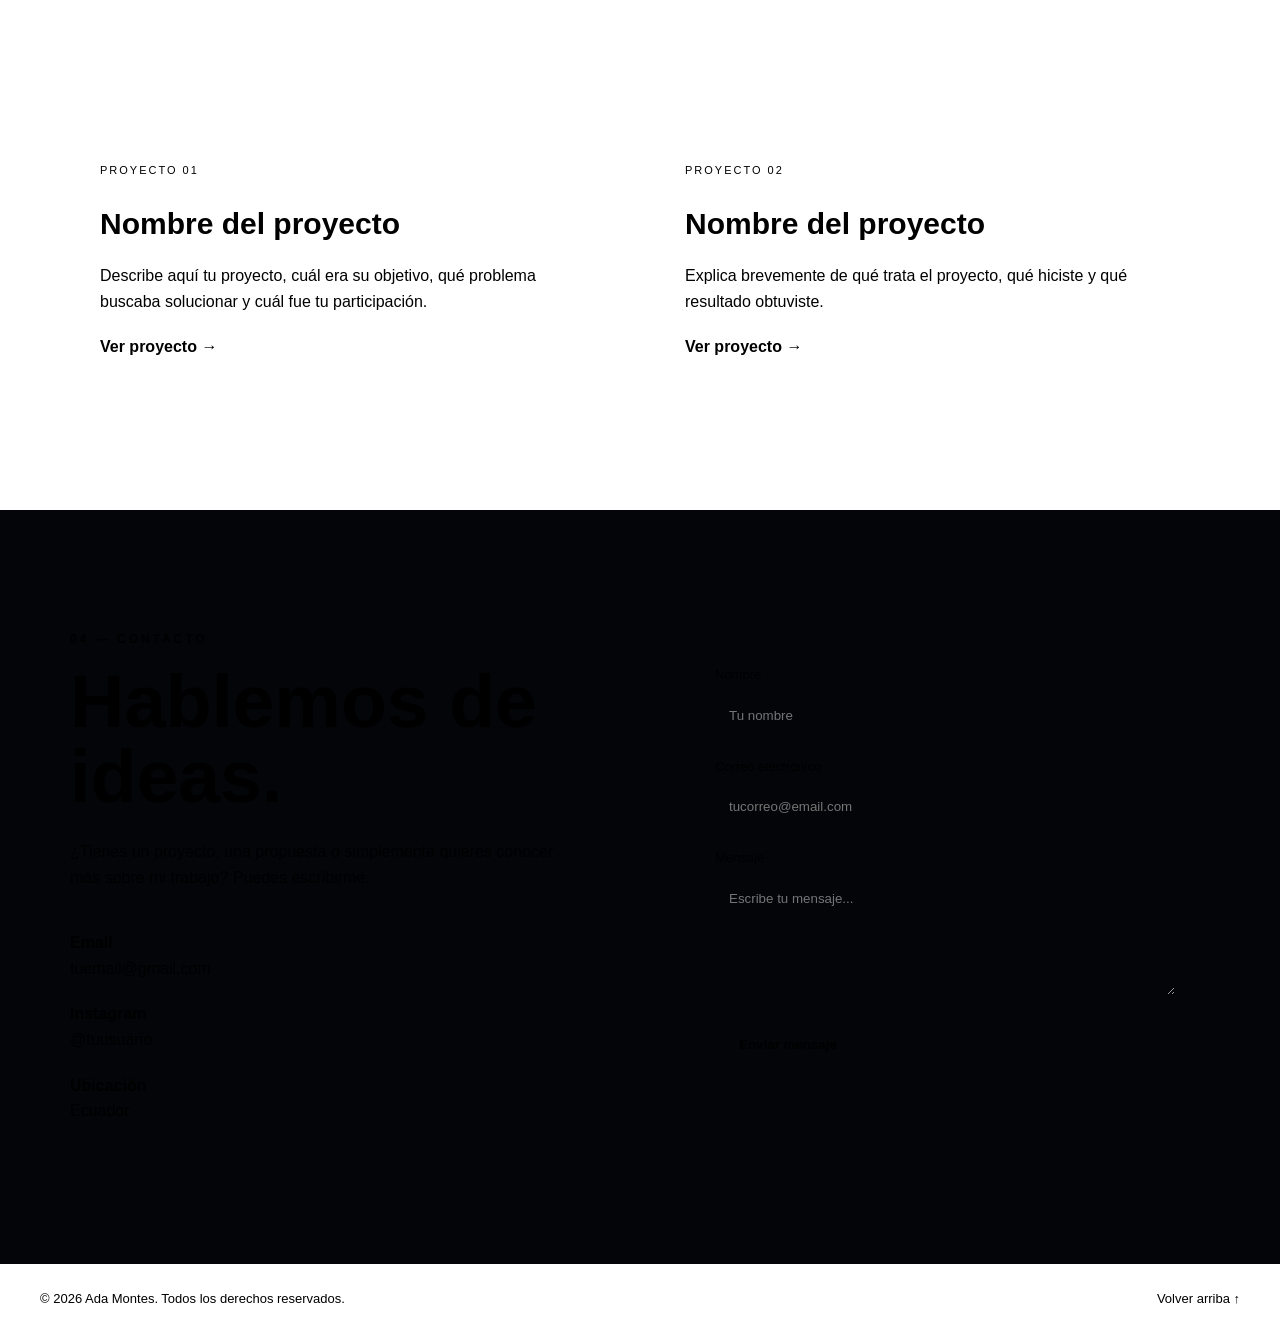
==== commit 80047db6: "Cambios estrictos" ====
--- a/index (2).html
+++ b/index (2).html
@@ -1,277 +1,461 @@
 <!DOCTYPE html>
 <html lang="es">
-
 <head>
-
- <meta charset="UTF-8">
-
- <meta name="viewport" content="width=device-width, initial-scale=1.0">
-
- <title>Ada Montes — Portafolio</title>
-
- <link rel="preconnect" href="https://fonts.googleapis.com">
-
- <link rel="preconnect" href="https://fonts.gstatic.com" crossorigin>
-
- <link href="https://fonts.googleapis.com/css2?family=Fraunces:ital,opsz,wght@0,9..144,400;0,9..144,600;1,9..144,500&family=Work+Sans:wght@300;400;500;600&display=swap" rel="stylesheet">
-
- <link rel="stylesheet" href="style.css">
-
+    <meta charset="UTF-8">
+    <meta name="viewport" content="width=device-width, initial-scale=1.0">
+
+    <meta name="description" content="Portafolio personal de Ada Montes">
+    <meta name="author" content="Ada Montes">
+
+    <title>Portafolio | Ada Montes</title>
+
+    <!-- CSS -->
+    <link rel="stylesheet" href="style.css">
 </head>
 
 <body>
 
-<!-- sendero dibujado a mano: hilo conductor visual (atletismo + naturaleza) -->
-<div class="trail-rail" aria-hidden="true">
-  <svg viewBox="0 0 60 1000" preserveAspectRatio="none">
-    <path id="trail-path" d="M30,0 C10,60 50,110 28,180 C6,250 46,300 24,370
-      C4,430 44,470 30,540 C18,600 42,650 26,720
-      C10,790 44,830 28,900 C16,940 38,970 30,1000" />
-  </svg>
-  <span class="waypoint" data-node="inicio" style="top:2%"></span>
-  <span class="waypoint" data-node="soy" style="top:20%"></span>
-  <span class="waypoint" data-node="logros" style="top:38%"></span>
-  <span class="waypoint" data-node="trabajos" style="top:56%"></span>
-  <span class="waypoint" data-node="experiencia" style="top:74%"></span>
-  <span class="waypoint" data-node="contacto" style="top:92%"></span>
-</div>
-
-<!-- ============ NAV ============ -->
-<header class="nav" id="nav">
-  <a href="#inicio" class="nav-logo">Ada Montes</a>
-  <button class="nav-toggle" id="navToggle" aria-label="Abrir menú">
-    <span></span><span></span><span></span>
-  </button>
-  <nav class="nav-links" id="navLinks">
-    <a href="#soy" data-nav>Quién soy</a>
-    <a href="#logros" data-nav>Logros</a>
-    <a href="#trabajos" data-nav>Trabajos</a>
-    <a href="#experiencia" data-nav>Experiencia</a>
-    <a href="#contacto" data-nav class="nav-cta">Contacto</a>
-  </nav>
-</header>
-
-<!-- ============ HERO ============ -->
-<section class="hero" id="inicio">
-  <div class="hero-text">
-    <p class="hero-eyebrow">Deportista · Gestora de proyectos · Emprendedora</p>
-    <h1 class="hero-title">
-      Ada <span class="accent-text">Montes</span>
-    </h1>
-    <p class="hero-sub">
-      Transformo la disciplina del deporte en proyectos que conectan a las personas con su entorno y fomentan la sostenibilidad.
-    </p>
-    <div class="hero-actions">
-      <a href="#trabajos" class="btn btn-primary">Ver proyectos</a>
-      <a href="#contacto" class="btn btn-ghost">Hablemos</a>
-    </div>
-  </div>
- 
-  <div class="hero-media reveal">
-    <img src="img1.jpg" alt="Camila Torres corriendo">
-  </div>
- 
-  <div class="scroll-cue" aria-hidden="true">desliza <span>↓</span></div>
-</section>
- 
-<main>
-
-  <!-- ============ QUIÉN SOY ============ -->
-  <section class="section split" id="soy">
-    <div class="split-media reveal">
-      <!-- EDITA AQUÍ: reemplaza este div por <img src="tu-foto.jpg" alt="Camila Torres"> -->
-      <div><img src="img6.jpeg" alt="Camila Torres"> </div>
-    </div>
-    <div class="split-text reveal">
-      <p class="section-eyebrow">01 — Quién soy</p>
-      <h2>Creatividad y disciplina son dos pilares que guían mi trabajo.</h2>
-      <!-- EDITA AQUÍ: tu bio real -->
-      <p>Sólida formación en investigación sociológica y producción de contenidos visuales. Enfocado en la intersección entre el análisis del comportamiento social y la estética comunicativa.</p>
-      <p> Con experiencia en liderazgo y la ejecución de proyectos que requieren rigor investigativo, pensamiento crítico y un alto nivel de detalle técnico.</p>
-       <ul class="tag-list">
-        <li>Gestión de proyectos</li>
-        <li>Liderazgo</li>
-        <li>Técnicas de investigación</li>
-        <li>Educación ambiental</li>
-        <li>Producción y dirección general</li>
-      </ul>
-    </div>
-  </section>
-
-  <!-- ============ LOGROS ============ -->
-  <section class="section" id="logros">
-    <p class="section-eyebrow center">02 — Logros</p>
-    <h2 class="center">Cada logro es el resultado de una combinación de esfuerzo, creatividad y compromiso.</h2>
-
-    <div class="logros-grid">
-      <!-- EDITA AQUÍ: cada tarjeta = un logro real -->
-      <article class="logro-card reveal">
-        <div><img src="img4.jpg" alt="Ada Montes"> </div>
-        <p class="logro-num">1°</p>
-        <h3>Premios CineMujer - Dirección de la Mujer</h3>
-        <p>En calidad de directora general, lideré la realización del cortometraje, que obtuvo uno de los reconocimientos más importantes de su categoría.</p>
-      </article>
-
-      <article class="logro-card reveal">
-        <div><img src="img5.jpeg" alt="Ada Montes"> </div>
-        <p class="logro-num">N° 10</p>
-        <h3>Top 15 de los mejores cuentos</h3>
-        <p>El cuento obtuvo un lugar entre los 15 mejores relatos publicados en la categoría de Bosques Secos y Manglares, destacándose por su calidad y temática.</p>
-      </article>
-
-      <article class="logro-card reveal">
-        <div><img src="img3.jpg" alt="Ada Montes"> </div>
-        <p class="logro-num">87 %</p>
-        <h3>Proyectos de concientización ambiental</h3>
-        <p>Lideré la planificación estratégica de proyectos de conservación ambiental, logrando una tasa de participación del 87% del alumnado.</p>
-      </article>
-
-    </div>
-  </section>
-
-  <!-- ============ TRABAJOS ============ -->
-  <section class="section" id="trabajos">
-    <p class="section-eyebrow center">03 — Trabajos</p>
-    <h2 class="center">Proyectos seleccionados</h2>
-
-    <div class="trabajos-grid">
-      <!-- EDITA AQUÍ: reemplaza imagen, título, texto y enlace de cada proyecto -->
-      <article class="trabajo-card reveal">
-        <img src="img7.jpg" alt="Foto del proyecto">
-        <div class="trabajo-body">
-          <h3>Plan Ambiental CRR</h3>
-          <p>El Plan Ambiente CRR (Cuidar, Reciclar y Reutilizar) es un proyecto innovador ideado, dirigido y liderado por Ada Montes, enfocado en promover prácticas sostenibles y generar un impacto positivo en el cuidado y preservación del medio ambiente.</p>
-          <div class="tag-list small">
-            <span>Comunidad</span><span>Reciclaje</span><span>Educación</span>
-          </div>
-          <a href="#" class="link-arrow">Ver proyecto →</a>
+    <!-- ================= HEADER ================= -->
+    <header class="header">
+
+        <nav class="navbar">
+
+            <a href="#inicio" class="logo">
+                ADA MONTES
+            </a>
+
+            <ul class="nav-menu">
+                <li><a href="#inicio">Inicio</a></li>
+                <li><a href="#quien-soy">Quién soy</a></li>
+                <li><a href="#logros">Logros</a></li>
+                <li><a href="#proyectos">Proyectos</a></li>
+                <li><a href="#contacto">Contacto</a></li>
+            </ul>
+
+        </nav>
+
+    </header>
+
+
+    <main>
+
+        <!-- ================= INICIO ================= -->
+        <section id="inicio" class="hero">
+
+            <div class="hero-content">
+
+                <p class="eyebrow">
+                    PORTAFOLIO PERSONAL
+                </p>
+
+                <h1>
+                    Hola, soy <span>Ada Montes</span>
+                </h1>
+
+                <p class="hero-description">
+                    Creativa, emprendedora y apasionada por transformar
+                    ideas en proyectos que generan impacto.
+                </p>
+
+                <div class="hero-buttons">
+                    <a href="#proyectos" class="btn">
+                        Ver mis proyectos
+                    </a>
+
+                    <a href="#contacto" class="btn btn-outline">
+                        Contactarme
+                    </a>
+                </div>
+
+            </div>
+
+            <div class="hero-image">
+
+                <img 
+                    src="img1.jpg" 
+                    alt="Fotografía de Ada Montes"
+                >
+
+            </div>
+
+        </section>
+
+
+        <!-- ================= QUIÉN SOY ================= -->
+        <section id="quien-soy" class="section about">
+
+            <div class="section-title">
+                <p class="eyebrow">01 — SOBRE MÍ</p>
+
+                <h2>
+                    ¿Quién soy?
+                </h2>
+            </div>
+
+            <div class="about-content">
+
+                <div class="about-image">
+
+                    <img
+                        src="img3.jpg"
+                        alt="Ada Montes trabajando en un proyecto"
+                    >
+
+                </div>
+
+                <div class="about-text">
+
+                    <p>
+                        Soy una persona creativa, curiosa y apasionada
+                        por aprender cosas nuevas. Me interesa desarrollar
+                        proyectos relacionados con la comunicación,
+                        el diseño, la creatividad y la innovación.
+                    </p>
+
+                    <p>
+                        A través de mis experiencias he aprendido a
+                        convertir ideas en proyectos concretos, trabajar
+                        en equipo y asumir nuevos retos.
+                    </p>
+
+                    <div class="skills">
+
+                        <span>Creatividad</span>
+                        <span>Diseño</span>
+                        <span>Comunicación</span>
+                        <span>Liderazgo</span>
+
+                    </div>
+
+                </div>
+
+            </div>
+
+        </section>
+
+
+        <!-- ================= LOGROS ================= -->
+        <section id="logros" class="section achievements">
+
+            <div class="section-title">
+
+                <p class="eyebrow">02 — MIS LOGROS</p>
+
+                <h2>
+                    Lo que he conseguido
+                </h2>
+
+                <p>
+                    Algunas experiencias que representan mi crecimiento
+                    personal y profesional.
+                </p>
+
+            </div>
+
+
+            <div class="cards">
+
+                <!-- LOGRO 1 -->
+                <article class="card">
+
+                    <span class="card-number">
+                        01
+                    </span>
+
+                    <div class="card-icon">
+                        🏆
+                    </div>
+
+                    <h3>
+                        Primer logro
+                    </h3>
+
+                    <p>
+                        Describe aquí uno de tus logros más importantes,
+                        explicando brevemente qué conseguiste y por qué
+                        fue significativo para ti.
+                    </p>
+
+                </article>
+
+
+                <!-- LOGRO 2 -->
+                <article class="card">
+
+                    <span class="card-number">
+                        02
+                    </span>
+
+                    <div class="card-icon">
+                        ⭐
+                    </div>
+
+                    <h3>
+                        Segundo logro
+                    </h3>
+
+                    <p>
+                        Escribe una breve descripción de otro logro,
+                        reconocimiento, premio o experiencia destacada.
+                    </p>
+
+                </article>
+
+
+                <!-- LOGRO 3 -->
+                <article class="card">
+
+                    <span class="card-number">
+                        03
+                    </span>
+
+                    <div class="card-icon">
+                        🚀
+                    </div>
+
+                    <h3>
+                        Tercer logro
+                    </h3>
+
+                    <p>
+                        Cuenta brevemente otro logro que demuestre
+                        tus habilidades, esfuerzo o crecimiento.
+                    </p>
+
+                </article>
+
+            </div>
+
+        </section>
+
+
+        <!-- ================= PROYECTOS ================= -->
+        <section id="proyectos" class="section projects">
+
+            <div class="section-title">
+
+                <p class="eyebrow">03 — PROYECTOS</p>
+
+                <h2>
+                    Ideas que se convierten en realidad
+                </h2>
+
+            </div>
+
+
+            <div class="projects-grid">
+
+                <!-- PROYECTO 1 -->
+                <article class="project">
+
+                    <div class="project-image">
+
+                        <img
+                            src="img/proyecto-1.jpg"
+                            alt="Imagen del primer proyecto"
+                        >
+
+                    </div>
+
+                    <div class="project-content">
+
+                        <p class="project-category">
+                            PROYECTO 01
+                        </p>
+
+                        <h3>
+                            Nombre del proyecto
+                        </h3>
+
+                        <p>
+                            Describe aquí tu proyecto, cuál era su
+                            objetivo, qué problema buscaba solucionar
+                            y cuál fue tu participación.
+                        </p>
+
+                        <a href="#" class="project-link">
+                            Ver proyecto →
+                        </a>
+
+                    </div>
+
+                </article>
+
+
+                <!-- PROYECTO 2 -->
+                <article class="project">
+
+                    <div class="project-image">
+
+                        <img
+                            src="img/proyecto-2.jpg"
+                            alt="Imagen del segundo proyecto"
+                        >
+
+                    </div>
+
+                    <div class="project-content">
+
+                        <p class="project-category">
+                            PROYECTO 02
+                        </p>
+
+                        <h3>
+                            Nombre del proyecto
+                        </h3>
+
+                        <p>
+                            Explica brevemente de qué trata el proyecto,
+                            qué hiciste y qué resultado obtuviste.
+                        </p>
+
+                        <a href="#" class="project-link">
+                            Ver proyecto →
+                        </a>
+
+                    </div>
+
+                </article>
+
+            </div>
+
+        </section>
+
+
+        <!-- ================= CONTACTO ================= -->
+        <section id="contacto" class="section contact">
+
+            <div class="contact-content">
+
+                <div class="contact-text">
+
+                    <p class="eyebrow">
+                        04 — CONTACTO
+                    </p>
+
+                    <h2>
+                        Hablemos de ideas.
+                    </h2>
+
+                    <p>
+                        ¿Tienes un proyecto, una propuesta o simplemente
+                        quieres conocer más sobre mi trabajo?
+                        Puedes escribirme.
+                    </p>
+
+                    <div class="contact-info">
+
+                        <p>
+                            <strong>Email</strong><br>
+                            tuemail@gmail.com
+                        </p>
+
+                        <p>
+                            <strong>Instagram</strong><br>
+                            @tuusuario
+                        </p>
+
+                        <p>
+                            <strong>Ubicación</strong><br>
+                            Ecuador
+                        </p>
+
+                    </div>
+
+                </div>
+
+
+                <!-- FORMULARIO -->
+                <div class="contact-form">
+
+                    <form action="#" method="POST">
+
+                        <div class="form-group">
+
+                            <label for="nombre">
+                                Nombre
+                            </label>
+
+                            <input
+                                type="text"
+                                id="nombre"
+                                name="nombre"
+                                placeholder="Tu nombre"
+                                required
+                            >
+
+                        </div>
+
+
+                        <div class="form-group">
+
+                            <label for="email">
+                                Correo electrónico
+                            </label>
+
+                            <input
+                                type="email"
+                                id="email"
+                                name="email"
+                                placeholder="tucorreo@email.com"
+                                required
+                            >
+
+                        </div>
+
+
+                        <div class="form-group">
+
+                            <label for="mensaje">
+                                Mensaje
+                            </label>
+
+                            <textarea
+                                id="mensaje"
+                                name="mensaje"
+                                rows="6"
+                                placeholder="Escribe tu mensaje..."
+                                required
+                            ></textarea>
+
+                        </div>
+
+
+                        <button type="submit" class="btn">
+                            Enviar mensaje
+                        </button>
+
+                    </form>
+
+                </div>
+
+            </div>
+
+        </section>
+
+    </main>
+
+
+    <!-- ================= FOOTER ================= -->
+    <footer class="footer">
+
+        <div class="footer-content">
+
+            <p>
+                © 2026 Ada Montes. Todos los derechos reservados.
+            </p>
+
+            <a href="#inicio">
+                Volver arriba ↑
+            </a>
+
         </div>
-      </article>
-
-      <article class="trabajo-card reveal">
-         <img src="img2.jpg" alt="Foto del proyecto">
-        <div class="trabajo-body">
-          <h3>Directora de Cortometrajes</h3>
-          <p>Dirección general en dos ediciones del Festival Intercolegial Audiovisual CineMujer, liderando la gestión creativa y técnica. Coordinación de los departamentos de arte y fotografía, obteniendo un galardón en categorías competitivas.</p>
-          <div class="tag-list small">
-            <span>Dirección general</span><span>Fotografía</span>
-          </div>
-          <a href="#" class="link-arrow">Ver proyecto →</a>
-        </div>
-      </article>
-
-      <article class="trabajo-card reveal">
-        <div class="img-placeholder wide torn" data-label="Foto del proyecto"></div>
-        <div class="trabajo-body">
-          <h3>Semillero Verde</h3>
-          <p>Programa escolar que combina entrenamiento atlético con huertos comunitarios y compostaje, en cuatro escuelas públicas.</p>
-          <div class="tag-list small">
-            <span>Escuelas</span><span>Huertos</span><span>Deporte</span>
-          </div>
-          <a href="#" class="link-arrow">Ver proyecto →</a>
-        </div>
-      </article>
-
-      <article class="trabajo-card reveal">
-        <div class="img-placeholder wide torn" data-label="Foto del proyecto"></div>
-        <div class="trabajo-body">
-          <h3>Punto Limpio Barrial</h3>
-          <p>Diseño e implementación de tres puntos fijos de acopio de reciclables en barrios sin acceso a recolección diferenciada.</p>
-          <div class="tag-list small">
-            <span>Infraestructura</span><span>Gestión</span>
-          </div>
-          <a href="#" class="link-arrow">Ver proyecto →</a>
-        </div>
-      </article>
-    </div>
-  </section>
-
-  <!-- ============ EXPERIENCIA ============ -->
-  <section class="section split reverse" id="experiencia">
-    <div class="split-media reveal">
-      <!-- EDITA AQUÍ: puedes usar una foto de equipo, entrenamiento, jornada, etc. -->
-      <div class="img-placeholder torn" data-label="Foto de equipo o jornada"></div>
-    </div>
-    <div class="split-text reveal">
-      <p class="section-eyebrow">04 — Experiencia</p>
-      <h2>Trayectoria</h2>
-
-      <div class="timeline">
-        <!-- EDITA AQUÍ: agrega o edita cada etapa -->
-        <div class="timeline-item">
-          <p class="timeline-date">2022 — Presente</p>
-          <h3>Fundadora y coordinadora — Río Vivo</h3>
-          <p>Dirijo el programa de limpieza y educación ambiental, coordino voluntariado y alianzas con el municipio.</p>
-        </div>
-        <div class="timeline-item">
-          <p class="timeline-date">2018 — 2022</p>
-          <h3>Atleta de la Selección Nacional</h3>
-          <p>Competí en pruebas de media y larga distancia, representando al país en torneos regionales y nacionales.</p>
-        </div>
-        <div class="timeline-item">
-          <p class="timeline-date">2016 — 2018</p>
-          <h3>Voluntaria — Fundación Bosque Nativo</h3>
-          <p>Apoyo en jornadas de reforestación y primeros programas de educación ambiental en escuelas rurales.</p>
-        </div>
-      </div>
-    </div>
-  </section>
-
-    <!-- ============ CONTACTO ============ -->
-  <section class="section" id="contacto">
-    <div class="contact-wrap">
-      <!-- CUADRO IZQUIERDO --> 
-       <div class="contact-text contact-card reveal"> 
-        <p class="section-eyebrow">05 — Contacto</p>
-        <h2>Sumemos manos</h2>
-        <p>¿Tienes una idea de proyecto ambiental, una alianza o simplemente quieres saludar? Con gusto conversamos.</p>
- 
-        <!-- EDITA AQUÍ: tus datos reales -->
-        <ul class="contact-list">
-          <li><span>Email</span><a href="mailto:hola@camilatorres.eco">hola@camilatorres.eco</a></li>
-          <li><span>Instagram</span><a href="#" target="_blank" rel="noopener">@camila.corre.recicla</a></li>
-          <li><span>LinkedIn</span><a href="#" target="_blank" rel="noopener">/in/camilatorres</a></li>
-          <li><span>Ubicación</span><span>Quito, Ecuador</span></li>
-        </ul>
-      </div>
-
-      <section id="contacto" class="seccion-formulario">
-    <div class="formulario-cuadro">
-        <h2>Contáctanos</h2>
-
-        <form id="contactForm">
-            <div class="campo">
-                <label for="nombre">Nombre</label>
-                <input type="text" id="nombre" placeholder="Tu nombre" required>
-            </div>
-
-            <div class="campo">
-                <label for="correo">Correo</label>
-                <input type="email" id="correo" placeholder="Tu correo" required>
-            </div>
-
-            <div class="campo">
-                <label for="mensaje">Mensaje</label>
-                <textarea id="mensaje" placeholder="Escribe tu mensaje..." required></textarea>
-            </div>
-
-            <button type="submit">Enviar mensaje</button>
-        </form>
-    </div>
-</section>
-
-</main>
-
-<footer class="footer">
-
-  <p>© 2026 Camila Torres — construido con HTML, CSS &amp; JS</p>
-
-  <a href="#inicio" class="back-top">volver arriba ↑</a>
-
-</footer>
-
-<script src="script.js"></script>
+
+    </footer>
+
+
+    <!-- ================= JAVASCRIPT ================= -->
+    <script src="script.js"></script>
 
 </body>
-
 </html>
--- a/style.css
+++ b/style.css
@@ -1,30 +1,38 @@
-/* ============================================================
-   TOKENS
-   ============================================================ */
+```css
+/* =====================================================
+   PORTAFOLIO PERSONAL — ADA MONTES
+   PALETA: AZUL OSCURO · NEGRO · BLANCO
+   ===================================================== */
+
+/* ================= VARIABLES ================= */
 :root {
-  --ink: #efefef;
-  --ink-soft: #143061;
-  --paper: #0a1e32;
-  --paper-dim: #2d588d;
-  --line: rgba(20, 30, 45, 0.14);
-  --line-on-dark: rgba(90, 164, 238, 0.562);
-  --blue-deep: #6b93c8;
-  --blue: #4a7fd3;
-  --blue-bright: #1957ad;
-  --muted: #4a7dce;
-  --muted-dark: #2c5598;
-
-  --f-display: 'Fraunces', serif;
-  --f-body: 'Work Sans', sans-serif;
-
-  --maxw: 1180px;
-  --gutter: clamp(1.5rem, 5vw, 5rem);
-}
+
+  /* ===== PALETA PRINCIPAL ===== */
+
+  --negro: #050914;
+  --negro-suave: #0A1224;
+
+  --azul: #0B1F4B;
+  --azul-claro: #1E4FA3;
+
+  --blanco: #F8FAFF;
+  --gris: #AAB4C7;
+
+  --borde: rgba(255, 255, 255, 0.14);
+
+  /* ===== ACENTOS ===== */
+
+  --azul-brillante: #4D8DFF;
+  --azul-suave: #7EA9FF;
+
+}
+
+/* ================= RESET ================= */
 
 * {
-  box-sizing: border-box;
   margin: 0;
   padding: 0;
+  box-sizing: border-box;
 }
 
 html {
@@ -32,51 +40,15 @@
 }
 
 body {
-  background: var(--paper);
-  color: var(--ink);
-  font-family: var(--f-body);
-  line-height: 1.65;
-  overflow-x: hidden;
-  font-weight: 400;
-}
-
-/* grano de papel sutil sobre todo el sitio */
-body::before {
-  content: "";
-  position: fixed;
-  inset: 0;
-  z-index: 50;
-  pointer-events: none;
-  opacity: .5;
-  mix-blend-mode: multiply;
-  background-image: url("data:image/svg+xml,%3Csvg xmlns='http://www.w3.org/2000/svg' width='140' height='140'%3E%3Cfilter id='n'%3E%3CfeTurbulence type='fractalNoise' baseFrequency='0.9' numOctaves='2' stitchTiles='stitch'/%3E%3CfeColorMatrix type='matrix' values='0 0 0 0 0  0 0 0 0 0  0 0 0 0 0  0 0 0 0.045 0'/%3E%3C/filter%3E%3Crect width='100%25' height='100%25' filter='url(%23n)'/%3E%3C/svg%3E");
-}
-
-h1,
-h2,
-h3 {
-  font-family: var(--f-display);
-  font-weight: 600;
-  letter-spacing: -0.01em;
-}
-
-h2 {
-  font-size: clamp(1.9rem, 3.4vw, 2.8rem);
-  margin-bottom: 1.1rem;
-  font-style: italic;
-  font-weight: 500;
-}
-
-h3 {
-  font-size: 1.2rem;
-  margin-bottom: .5rem;
-  color: var(--ink);
-  font-weight: 600;
-  font-style: normal;
-}
-
-p {
-  color: var(--muted);
+  font-family: Arial, Helvetica, sans-serif;
+  background: var(--negro);
+  color: var(--blanco);
+  line-height: 1.6;
+}
+
+img {
+  width: 100%;
+  display: block;
 }
 
 a {
@@ -84,800 +56,738 @@
   text-decoration: none;
 }
 
-img {
-  max-width: 100%;
-  display: block;
-  border-radius: 20px;
-  border: 5px solid #5587deb6;
-}
-
-::selection {
-  background: var(--blue-deep);
-  color: var(--paper);
-}
-
-/* ============================================================
-   SENDERO DIBUJADO A MANO — elemento de firma
-   ============================================================ */
-.trail-rail {
-  position: fixed;
-  left: 20px;
-  top: 0;
-  height: 100vh;
-  width: 60px;
-  z-index: 5;
-  pointer-events: none;
-}
-
-.trail-rail svg {
-  width: 100%;
-  height: 100%;
-  overflow: visible;
-}
-
-.trail-rail path {
-  fill: none;
-  stroke: var(--blue-deep);
-  stroke-width: 1.6;
-  stroke-linecap: round;
-  opacity: .3;
-  stroke-dasharray: 6 7;
-}
-
-.trail-rail .waypoint {
-  position: absolute;
-  left: 22px;
-  width: 11px;
-  height: 11px;
-  border-radius: 50%;
-  background: var(--paper);
-  border: 1.8px solid var(--blue);
-  transform: translate(-1px, -4px);
-  transition: background .4s ease, transform .4s ease, border-color .4s ease;
-}
-
-.trail-rail .waypoint.active {
-  background: var(--blue-deep);
-  border-color: var(--blue-deep);
-  transform: translate(-1px, -4px) scale(1.35);
-}
-
-@media (max-width: 900px) {
-  .trail-rail {
-    display: none;
-  }
-}
-
-/* ============================================================
-   NAV
-   ============================================================ */
-.nav {
+
+/* ================= HEADER ================= */
+
+.header {
   position: fixed;
   top: 0;
   left: 0;
-  right: 0;
-  z-index: 100;
+  width: 100%;
+  z-index: 1000;
+
+  background: rgba(5, 7, 10, 0.85);
+  backdrop-filter: blur(12px);
+
+  border-bottom: 1px solid var(--borde);
+}
+
+.navbar {
+  max-width: 1200px;
+  margin: auto;
+
+  padding: 20px 30px;
+
   display: flex;
   align-items: center;
   justify-content: space-between;
-  padding: 1.2rem var(--gutter);
-  background: rgba(46, 60, 100, 0.82);
-  backdrop-filter: blur(8px);
-  border-bottom: 1px solid var(--line);
-}
-
-.nav-logo {
-  font-family: var(--f-display);
-  font-style: italic;
-  font-size: 1.25rem;
-  font-weight: 600;
-  color: var(--ink);
-}
-
-.nav-links {
+}
+
+.logo {
+  font-size: 18px;
+  font-weight: 800;
+  letter-spacing: 3px;
+
+  color: var(--blanco);
+
+  transition: 0.3s;
+}
+
+.logo:hover {
+  color: #6ea8ff;
+}
+
+.nav-menu {
   display: flex;
-  align-items: center;
-  gap: 2.1rem;
-}
-
-.nav-links a {
-  font-size: .88rem;
-  color: var(--muted);
+  gap: 28px;
+  list-style: none;
+}
+
+.nav-menu a {
+  font-size: 14px;
+  color: var(--gris);
+
   position: relative;
-  padding: .3rem 0;
-  transition: color .25s ease;
-}
-
-.nav-links a:hover,
-.nav-links a.active {
-  color: var(--ink);
-}
-
-.nav-links a:not(.nav-cta)::after {
+
+  transition: 0.3s;
+}
+
+.nav-menu a:hover {
+  color: var(--blanco);
+}
+
+
+/* Línea debajo de los enlaces */
+
+.nav-menu a::after {
   content: "";
+
   position: absolute;
   left: 0;
-  bottom: -2px;
+  bottom: -7px;
+
   width: 0;
   height: 2px;
-  background: var(--blue);
-  border-radius: 2px;
-  transition: width .3s ease;
-}
-
-.nav-links a:not(.nav-cta):hover::after,
-.nav-links a:not(.nav-cta).active::after {
+
+  background: #4d8cff;
+
+  transition: width 0.3s;
+}
+
+.nav-menu a:hover::after {
   width: 100%;
 }
 
-.nav-cta {
-  border: 1.5px solid var(--blue-deep);
-  padding: .5rem 1.1rem !important;
-  border-radius: 30px;
-  color: var(--ink) !important;
-}
-
-.nav-cta:hover {
-  background: var(--blue-deep);
-  color: var(--paper) !important;
-}
-
-.nav-toggle {
-  display: none;
-  flex-direction: column;
-  gap: 5px;
-  background: none;
-  border: none;
-  cursor: pointer;
-  z-index: 110;
-}
-
-.nav-toggle span {
-  width: 22px;
-  height: 2px;
-  background: var(--ink);
-}
-
-@media (max-width: 800px) {
-  .nav-toggle {
-    display: flex;
-  }
-
-  .nav-links {
-    position: fixed;
-    top: 0;
-    right: 0;
-    height: 100vh;
-    width: min(78vw, 320px);
-    background: var(--paper);
-    flex-direction: column;
-    justify-content: center;
-    align-items: flex-start;
-    gap: 1.9rem;
-    padding: 2rem var(--gutter);
-    transform: translateX(100%);
-    transition: transform .35s ease;
-    border-left: 1px solid var(--line);
-  }
-
-  .nav-links.open {
-    transform: translateX(0);
-  }
-}
-
-/* ============================================================
-   HERO
-   ============================================================ */
+
+/* ================= SECCIONES ================= */
+
+.section {
+  max-width: 1200px;
+  margin: auto;
+  padding: 120px 30px;
+}
+
+.eyebrow {
+  color: #6ea8ff;
+
+  font-size: 12px;
+  font-weight: bold;
+
+  letter-spacing: 3px;
+  margin-bottom: 15px;
+}
+
+.section-title {
+  max-width: 700px;
+  margin-bottom: 60px;
+}
+
+.section-title h2 {
+  font-size: clamp(40px, 6vw, 70px);
+  line-height: 1;
+
+  margin-bottom: 20px;
+}
+
+.section-title p:last-child {
+  color: var(--gris);
+}
+
+
+/* ================= HERO ================= */
+
 .hero {
+  min-height: 100vh;
+
+  max-width: 1200px;
+  margin: auto;
+
+  padding: 140px 30px 80px;
+
+  display: grid;
+  grid-template-columns: 1.2fr 0.8fr;
+  align-items: center;
+  gap: 80px;
+
   position: relative;
-  z-index: 1;
-  min-height: 100vh;
+}
+
+
+/* Decoración azul */
+
+.hero::before {
+  content: "";
+
+  position: absolute;
+
+  width: 350px;
+  height: 350px;
+
+  background: #0b2c68;
+
+  filter: blur(120px);
+  opacity: 0.35;
+
+  top: 20%;
+  left: -100px;
+
+  z-index: -1;
+}
+
+.hero h1 {
+  font-size: clamp(55px, 8vw, 105px);
+
+  line-height: 0.95;
+
+  letter-spacing: -5px;
+
+  margin-bottom: 30px;
+}
+
+.hero h1 span {
+  color: #5d96ff;
+}
+
+.hero-description {
+  max-width: 600px;
+
+  color: var(--gris);
+
+  font-size: 18px;
+
+  margin-bottom: 35px;
+}
+
+
+/* ================= BOTONES ================= */
+
+.hero-buttons {
+  display: flex;
+  gap: 15px;
+  flex-wrap: wrap;
+}
+
+.btn {
+  display: inline-block;
+
+  padding: 14px 24px;
+
+  background: var(--blanco);
+  color: var(--negro);
+
+  border: 1px solid var(--blanco);
+
+  font-weight: bold;
+
+  transition: 0.3s;
+}
+
+.btn:hover {
+  background: #5d96ff;
+  border-color: #5d96ff;
+  color: var(--blanco);
+
+  transform: translateY(-3px);
+}
+
+.btn-outline {
+  background: transparent;
+  color: var(--blanco);
+}
+
+.btn-outline:hover {
+  background: var(--blanco);
+  color: var(--negro);
+}
+
+
+/* ================= IMAGEN HERO ================= */
+
+.hero-image {
+  position: relative;
+}
+
+.hero-image img {
+  aspect-ratio: 4 / 5;
+  object-fit: cover;
+
+  border: 1px solid var(--borde);
+
+  filter: grayscale(100%);
+
+  transition: 0.5s;
+}
+
+.hero-image:hover img {
+  filter: grayscale(0%);
+  transform: translate(-8px, -8px);
+}
+
+
+/* Marco azul */
+
+.hero-image::after {
+  content: "";
+
+  position: absolute;
+
+  width: 100%;
+  height: 100%;
+
+  border: 2px solid #214f9b;
+
+  top: 15px;
+  left: 15px;
+
+  z-index: -1;
+}
+
+
+/* ================= SOBRE MÍ ================= */
+
+.about-content {
   display: grid;
-  grid-template-columns: 1.15fr .85fr;
-  gap: clamp(2rem, 5vw, 4rem);
+
+  grid-template-columns: 0.8fr 1.2fr;
+
+  gap: 80px;
+
   align-items: center;
-  padding: 8rem var(--gutter) 4rem;
-  padding-left: calc(var(--gutter) + 50px);
-}
-
-.hero-media .img-placeholder {
-  aspect-ratio: 4/5;
-}
+}
+
+.about-image img {
+  aspect-ratio: 1 / 1;
+
+  object-fit: cover;
+
+  filter: grayscale(100%);
+
+  border: 1px solid var(--borde);
+}
+
+.about-text {
+  color: var(--gris);
+
+  font-size: 17px;
+}
+
+.about-text p {
+  margin-bottom: 20px;
+}
+
+.about-text p:first-child {
+  color: var(--blanco);
+  font-size: 22px;
+}
+
+
+/* Habilidades */
+
+.skills {
+  display: flex;
+  flex-wrap: wrap;
+  gap: 10px;
+
+  margin-top: 30px;
+}
+
+.skills span {
+  padding: 8px 14px;
+
+  border: 1px solid var(--borde);
+
+  color: var(--blanco);
+
+  font-size: 13px;
+
+  transition: 0.3s;
+}
+
+.skills span:hover {
+  background: var(--azul);
+  border-color: #315fa5;
+}
+
+
+/* ================= LOGROS ================= */
+
+.achievements {
+  background: var(--azul);
+  max-width: none;
+
+  padding-left: max(30px, calc((100% - 1140px) / 2));
+  padding-right: max(30px, calc((100% - 1140px) / 2));
+}
+
+.cards {
+  display: grid;
+
+  grid-template-columns: repeat(3, 1fr);
+
+  gap: 20px;
+}
+
+.card {
+  position: relative;
+
+  padding: 35px;
+
+  background: var(--negro);
+
+  border: 1px solid var(--borde);
+
+  min-height: 300px;
+
+  transition: 0.4s;
+}
+
+.card:hover {
+  transform: translateY(-8px);
+
+  border-color: #467dcc;
+}
+
+.card-number {
+  position: absolute;
+
+  top: 20px;
+  right: 20px;
+
+  color: #315fa5;
+
+  font-weight: bold;
+}
+
+.card-icon {
+  font-size: 35px;
+
+  margin-bottom: 30px;
+}
+
+.card h3 {
+  font-size: 25px;
+
+  margin-bottom: 15px;
+}
+
+.card p {
+  color: var(--gris);
+}
+
+
+/* ================= PROYECTOS ================= */
+
+.projects-grid {
+  display: grid;
+
+  grid-template-columns: repeat(2, 1fr);
+
+  gap: 30px;
+}
+
+.project {
+  background: var(--negro-suave);
+
+  border: 1px solid var(--borde);
+
+  overflow: hidden;
+
+  transition: 0.4s;
+}
+
+.project:hover {
+  transform: translateY(-8px);
+
+  border-color: #467dcc;
+}
+
+.project-image {
+  overflow: hidden;
+}
+
+.project-image img {
+  aspect-ratio: 16 / 10;
+
+  object-fit: cover;
+
+  filter: grayscale(100%);
+
+  transition: 0.5s;
+}
+
+.project:hover .project-image img {
+  filter: grayscale(0%);
+
+  transform: scale(1.05);
+}
+
+.project-content {
+  padding: 30px;
+}
+
+.project-category {
+  color: #6ea8ff;
+
+  font-size: 11px;
+
+  letter-spacing: 2px;
+
+  margin-bottom: 10px;
+}
+
+.project h3 {
+  font-size: 30px;
+
+  margin-bottom: 15px;
+}
+
+.project p {
+  color: var(--gris);
+
+  margin-bottom: 20px;
+}
+
+.project-link {
+  font-weight: bold;
+
+  transition: 0.3s;
+}
+
+.project-link:hover {
+  color: #6ea8ff;
+}
+
+
+/* ================= CONTACTO ================= */
+
+.contact {
+  max-width: none;
+
+  background: #030508;
+
+  padding-left: max(30px, calc((100% - 1140px) / 2));
+  padding-right: max(30px, calc((100% - 1140px) / 2));
+}
+
+.contact-content {
+  display: grid;
+
+  grid-template-columns: 1fr 1fr;
+
+  gap: 80px;
+
+  align-items: start;
+}
+
+.contact-text h2 {
+  font-size: clamp(45px, 6vw, 75px);
+
+  line-height: 1;
+
+  margin-bottom: 25px;
+}
+
+.contact-text>p {
+  color: var(--gris);
+
+  max-width: 500px;
+}
+
+.contact-info {
+  margin-top: 40px;
+}
+
+.contact-info p {
+  margin-bottom: 20px;
+
+  color: var(--gris);
+}
+
+.contact-info strong {
+  color: var(--blanco);
+}
+
+
+/* ================= FORMULARIO ================= */
+
+.contact-form {
+  background: var(--azul);
+
+  padding: 35px;
+
+  border: 1px solid var(--borde);
+}
+
+.form-group {
+  margin-bottom: 20px;
+}
+
+.form-group label {
+  display: block;
+
+  margin-bottom: 8px;
+
+  font-size: 13px;
+
+  color: var(--gris);
+}
+
+.form-group input,
+.form-group textarea {
+  width: 100%;
+
+  padding: 14px;
+
+  background: var(--negro);
+
+  color: var(--blanco);
+
+  border: 1px solid var(--borde);
+
+  outline: none;
+
+  font-family: inherit;
+
+  transition: 0.3s;
+}
+
+.form-group input:focus,
+.form-group textarea:focus {
+  border-color: #5d96ff;
+
+  box-shadow: 0 0 0 2px rgba(93, 150, 255, 0.1);
+}
+
+.form-group textarea {
+  resize: vertical;
+}
+
+
+/* ================= FOOTER ================= */
+
+.footer {
+  background: var(--negro);
+
+  border-top: 1px solid var(--borde);
+
+  padding: 25px 30px;
+}
+
+.footer-content {
+  max-width: 1200px;
+
+  margin: auto;
+
+  display: flex;
+
+  justify-content: space-between;
+
+  align-items: center;
+
+  gap: 20px;
+}
+
+.footer p {
+  color: var(--gris);
+
+  font-size: 13px;
+}
+
+.footer a {
+  font-size: 13px;
+
+  transition: 0.3s;
+}
+
+.footer a:hover {
+  color: #6ea8ff;
+}
+
+
+/* ================= RESPONSIVE ================= */
 
 @media (max-width: 850px) {
+
+  .nav-menu {
+    gap: 12px;
+  }
+
+  .nav-menu a {
+    font-size: 12px;
+  }
+
   .hero {
     grid-template-columns: 1fr;
-    padding-top: 7rem;
-  }
-
-  .hero-media {
-    order: -1;
-    max-width: 320px;
-    margin: 0 auto 1rem;
-  }
-}
-
-.hero-eyebrow {
-  color: var(--blue);
-  font-size: .92rem;
-  letter-spacing: .03em;
-  margin-bottom: 1.3rem;
-  font-style: italic;
-  font-family: var(--f-display);
-}
-
-.hero-title {
-  font-size: clamp(2.6rem, 7.5vw, 5.6rem);
-  line-height: .98;
-  color: var(--ink);
-  font-weight: 600;
-}
-
-.accent-text {
-  color: var(--blue-deep);
-  font-style: italic;
-  font-weight: 500;
-}
-
-.hero-sub {
-  max-width: 460px;
-  margin-top: 1.4rem;
-  font-size: 1.12rem;
-}
-
-.hero-actions {
-  display: flex;
-  gap: 1rem;
-  margin-top: 2.3rem;
-  flex-wrap: wrap;
-}
-
-.btn {
-  font-family: var(--f-body);
-  font-size: .92rem;
-  font-weight: 500;
-  padding: .85rem 1.7rem;
-  border-radius: 30px;
-  border: 1.5px solid var(--blue-deep);
-  transition: all .25s ease;
-  display: inline-block;
-}
-
-.btn-primary {
-  background: var(--blue-deep);
-  color: var(--paper);
-}
-
-.btn-primary:hover {
-  background: var(--ink);
-  border-color: var(--ink);
-  transform: translateY(-2px);
-}
-
-.btn-ghost {
-  color: var(--ink);
-}
-
-.btn-ghost:hover {
-  background: var(--blue-deep);
-  color: var(--paper);
-}
-
-.btn.full {
-  width: 100%;
-  text-align: center;
-  border: none;
-  cursor: pointer;
-}
-
-.scroll-cue {
-  position: absolute;
-  bottom: 2.4rem;
-  left: calc(var(--gutter) + 50px);
-  font-size: .82rem;
-  color: var(--muted);
-  letter-spacing: .06em;
-  display: flex;
-  align-items: center;
-  gap: .5rem;
-  animation: bob 2.4s ease-in-out infinite;
-}
-
-@keyframes bob {
-
-  0%,
-  100% {
-    transform: translateY(0);
-  }
-
-  50% {
-    transform: translateY(6px);
-  }
-}
-
-/* ============================================================
-   SECTIONS — shared
-   ============================================================ */
-main {
-  position: relative;
-  z-index: 1;
-}
-
-.section {
-  max-width: var(--maxw);
-  margin: 0 auto;
-  padding: 7rem var(--gutter) 7rem calc(var(--gutter) + 50px);
-}
-
-.section-eyebrow {
-  color: var(--blue);
-  font-size: .95rem;
-  font-style: italic;
-  font-family: var(--f-display);
-  margin-bottom: .6rem;
-}
-
-.center {
-  text-align: center;
-}
-
-.section h2.center,
-.section-eyebrow.center {
-  margin-left: auto;
-  margin-right: auto;
-}
-
-.split {
-  display: grid;
-  grid-template-columns: .85fr 1.15fr;
-  gap: clamp(2rem, 5vw, 5rem);
-  align-items: center;
-}
-
-.split.reverse {
-  direction: rtl;
-}
-
-.split.reverse>* {
-  direction: ltr;
-}
-
-@media (max-width: 850px) {
-  .split {
+
+    gap: 50px;
+
+    text-align: center;
+  }
+
+  .hero-description {
+    margin-left: auto;
+    margin-right: auto;
+  }
+
+  .hero-buttons {
+    justify-content: center;
+  }
+
+  .hero-image {
+    max-width: 400px;
+
+    margin: auto;
+  }
+
+  .about-content {
     grid-template-columns: 1fr;
-  }
-
-  .split.reverse {
-    direction: ltr;
-  }
-}
-
-.tag-list {
-  display: flex;
-  flex-wrap: wrap;
-  gap: .6rem;
-  list-style: none;
-  margin-top: 1.6rem;
-}
-
-.tag-list li,
-.tag-list.small span {
-  font-size: .82rem;
-  color: var(--blue-deep);
-  border: 1px solid var(--line);
-  padding: .4rem .9rem;
-  border-radius: 30px;
-  background: rgba(47, 95, 160, 0.06);
-}
-
-.tag-list.small {
-  display: flex;
-  gap: .5rem;
-  margin: .9rem 0 1rem;
-}
-
-/* ============================================================
-   IMAGE PLACEHOLDERS — estilo "recorte pegado"
-   ============================================================ */
-.img-placeholder {
-  position: relative;
-  aspect-ratio: 4/5;
-  border-radius: 3px;
-  background:
-    linear-gradient(160deg, var(--paper-dim), #ddd6c4 60%, var(--paper-dim));
-  display: flex;
-  align-items: center;
-  justify-content: center;
-  box-shadow: 0 18px 34px -18px rgba(12, 16, 22, 0.35);
-}
-
-.img-placeholder::after {
-  content: attr(data-label);
-  font-family: var(--f-display);
-  font-style: italic;
-  font-size: .9rem;
-  color: var(--muted);
-  text-align: center;
-  padding: 0 1.5rem;
-}
-
-.img-placeholder.torn {
-  transform: rotate(-1.4deg);
-  border: 8px solid var(--paper);
-  outline: 1px solid var(--line);
-}
-
-.split.reverse .img-placeholder.torn {
-  transform: rotate(1.6deg);
-}
-
-.img-placeholder.small {
-  aspect-ratio: 16/10;
-  margin-bottom: 1.2rem;
-  transform: rotate(-1deg);
-}
-
-.img-placeholder.wide {
-  aspect-ratio: 16/10;
-  transform: none;
-  border-radius: 4px 4px 0 0;
-  box-shadow: none;
-}
-
-.logro-card:nth-child(even) .img-placeholder.small {
-  transform: rotate(1deg);
-}
-
-/* ============================================================
-   LOGROS
-   ============================================================ */
-.logros-grid {
-  margin-top: 3rem;
-  display: grid;
-  grid-template-columns: repeat(auto-fit, minmax(230px, 1fr));
-  gap: 1.8rem;
-}
-
-.logro-card {
-  background: var(--paper);
-  border: 1px solid var(--line);
-  border-radius: 6px;
-  padding: 1.4rem;
-  transition: transform .3s ease, box-shadow .3s ease;
-}
-
-.logro-card:hover {
-  transform: translateY(-6px) rotate(-0.4deg);
-  box-shadow: 0 16px 34px -18px rgba(28, 63, 110, .35);
-}
-
-.logro-num {
-  font-family: var(--f-display);
-  font-style: italic;
-  font-size: 2.2rem;
-  color: var(--blue-deep);
-  margin-bottom: .2rem;
-}
-
-/* ============================================================
-   TRABAJOS
-   ============================================================ */
-.trabajos-grid {
-  margin-top: 3rem;
-  display: grid;
-  grid-template-columns: repeat(auto-fit, minmax(320px, 1fr));
-  gap: 2.2rem;
-}
-
-.trabajo-card {
-  border: 1px solid var(--line);
-  border-radius: 6px;
-  overflow: hidden;
-  background: var(--paper);
-  transition: transform .3s ease, box-shadow .3s ease;
-}
-
-.trabajo-card:hover {
-  transform: translateY(-4px);
-  box-shadow: 0 18px 40px -20px rgba(28, 63, 110, .3);
-}
-
-.trabajo-body {
-  padding: 1.5rem;
-}
-
-.link-arrow {
-  display: inline-block;
-  margin-top: .3rem;
-  font-size: .9rem;
-  color: var(--blue-deep);
-  border-bottom: 1px solid transparent;
-  transition: border-color .25s ease;
-}
-
-.trabajo-card:hover .link-arrow {
-  border-color: var(--blue-deep);
-}
-
-/* ============================================================
-   TIMELINE (experiencia)
-   ============================================================ */
-.timeline {
-  margin-top: 1.8rem;
-  border-left: 2px solid var(--line);
-  padding-left: 1.7rem;
-}
-
-.timeline-item {
-  position: relative;
-  padding-bottom: 2.1rem;
-}
-
-.timeline-item:last-child {
-  padding-bottom: 0;
-}
-
-.timeline-item::before {
-  content: "";
-  position: absolute;
-  left: -1.95rem;
-  top: .4rem;
-  width: 10px;
-  height: 10px;
-  border-radius: 50%;
-  background: var(--paper);
-  border: 2px solid var(--blue-deep);
-}
-
-.timeline-date {
-  color: var(--blue);
-  font-style: italic;
-  font-family: var(--f-display);
-  font-size: .95rem;
-  margin-bottom: .3rem;
-}
-
-/* ============================================================
-   CONTACTO
-   ============================================================ */
-.contact-wrap {
-  max-width: var(--maxw);
-  margin: 0 auto;
-  display: grid;
-  grid-template-columns: 1fr 1fr;
-  gap: clamp(2rem, 6vw, 6rem);
-  align-items: start;
-}
-
-.contact-list {
-  list-style: none;
-  margin-top: 2rem;
-  display: flex;
-  flex-direction: column;
-  gap: 1rem;
-}
-
-.contact-list li {
-  display: flex;
-  justify-content: space-between;
-  border-bottom: 1px solid var(--line);
-  padding-bottom: .7rem;
-  font-size: .92rem;
-}
-
-.contact-list span:first-child {
-  color: var(--muted);
-}
-
-.contact-list a {
-  color: var(--blue-deep);
-  transition: opacity .2s ease;
-}
-
-.contact-list a:hover {
-  opacity: .65;
-}
-
-/* CUADRO DEL TEXTO DE CONTACTO */
-.contact-card {
-  padding: 40px;
-
-  background: rgba(255, 255, 255, 0.913);
-
-  border: 1px solid rgb(255, 255, 255);
-
-  border-radius: 24px;
-
-  box-shadow: 0 15px 40px rgba(0, 0, 0, 0.15);
-
-  backdrop-filter: blur(10px);
-  -webkit-backdrop-filter: blur(10px);
-}
-
-
-.formulario-cuadro {
-  width: 100%;
-  max-width: 600px;
-  padding: 40px;
-
-  background: rgba(237, 238, 243, 0.95);
-  border-radius: 20px;
-
-  /* Sombra para darle profundidad */
-  box-shadow: 0 15px 40px rgba(0, 0, 0, 0.15);
-
-  border: 1px solid rgba(46, 94, 59, 0.15);
-}
-
-.formulario-cuadro h2 {
-  text-align: center;
-  color: #33539d;
-  margin-bottom: 30px;
-}
-
-/* Campos */
-.campo {
-  margin-bottom: 20px;
-}
-
-.campo label {
-  display: block;
-  margin-bottom: 8px;
-  font-weight: 600;
-  color: #415aad;
-}
-
-.campo input,
-.campo textarea {
-  width: 100%;
-  padding: 13px 15px;
-
-  border: 1px solid #97abd8;
-  border-radius: 10px;
-
-  font-family: inherit;
-  font-size: 15px;
-
-  outline: none;
-  transition: 0.3s;
-}
-
-.campo textarea {
-  min-height: 130px;
-  resize: vertical;
-}
-
-/* Efecto al seleccionar un campo */
-.campo input:focus,
-.campo textarea:focus {
-  border-color: #585bba;
-  box-shadow: 0 0 0 3px rgba(46, 94, 59, 0.12);
-}
-
-/* Botón */
-.formulario-cuadro button {
-  width: 100%;
-  padding: 14px;
-
-  background: #103163;
-  color: white;
-
-  border: none;
-  border-radius: 10px;
-
-  font-size: 16px;
-  font-weight: 600;
-  cursor: pointer;
-
-  transition: 0.3s;
-}
-
-.formulario-cuadro button:hover {
-  background: #244b2f;
-  transform: translateY(-2px);
-}
-
-.field label {
-  display: block;
-  font-size: .85rem;
-  color: var(--muted);
-  margin-bottom: .4rem;
-}
-
-.field input,
-.field textarea {
-  width: 100%;
-  background: var(--paper);
-  border: 1px solid var(--line);
-  border-radius: 4px;
-  padding: .8rem .9rem;
-  color: var(--ink);
-  font-family: var(--f-body);
-  font-size: .95rem;
-  resize: vertical;
-  transition: border-color .25s ease, box-shadow .25s ease;
-}
-
-.field input:focus,
-.field textarea:focus {
-  outline: none;
-  border-color: var(--blue);
-  box-shadow: 0 0 0 3px rgba(47, 95, 160, .14);
-}
-
-.form-status {
-  font-size: .85rem;
-  color: var(--blue-deep);
-  min-height: 1.2em;
-  font-style: italic;
-}
-
-@media (max-width: 750px) {
-  .contact-wrap {
+
+    gap: 40px;
+  }
+
+  .about-image {
+    max-width: 450px;
+  }
+
+  .cards {
     grid-template-columns: 1fr;
   }
-}
-
-/* ============================================================
-   FOOTER
-   ============================================================ */
-.footer {
-  position: relative;
-  z-index: 1;
-  display: flex;
-  justify-content: space-between;
-  align-items: center;
-  padding: 2rem var(--gutter) 2.4rem calc(var(--gutter) + 50px);
-  border-top: 1px solid var(--line);
-  font-size: .82rem;
-  color: var(--muted);
-  flex-wrap: wrap;
-  gap: 1rem;
-}
-
-.back-top {
-  color: var(--muted);
-  transition: color .2s ease;
-}
-
-.back-top:hover {
-  color: var(--blue-deep);
-}
-
-/* ============================================================
-   SCROLL REVEAL
-   ============================================================ */
-.reveal {
-  opacity: 0;
-  transform: translateY(24px);
-  transition: opacity .7s ease, transform .7s ease;
-}
-
-.reveal.in-view {
-  opacity: 1;
-  transform: translateY(0);
-}
-
-@media (prefers-reduced-motion: reduce) {
-  html {
-    scroll-behavior: auto;
-  }
-
-  .reveal {
-    opacity: 1;
-    transform: none;
-    transition: none;
-  }
-
-  .scroll-cue {
-    animation: none;
-  }
-}
-
-a:focus-visible,
-button:focus-visible,
-input:focus-visible,
-textarea:focus-visible {
-  outline: 2px solid var(--blue-deep);
-  outline-offset: 3px;
-}+
+  .projects-grid {
+    grid-template-columns: 1fr;
+  }
+
+  .contact-content {
+    grid-template-columns: 1fr;
+
+    gap: 50px;
+  }
+}
+
+
+@media (max-width: 600px) {
+
+  .navbar {
+    padding: 15px 20px;
+
+    flex-direction: column;
+
+    gap: 15px;
+  }
+
+  .nav-menu {
+    gap: 10px;
+
+    flex-wrap: wrap;
+
+    justify-content: center;
+  }
+
+  .section {
+    padding: 90px 20px;
+  }
+
+  .hero {
+    padding: 160px 20px 80px;
+  }
+
+  .hero h1 {
+    letter-spacing: -3px;
+  }
+
+  .hero-description {
+    font-size: 16px;
+  }
+
+  .contact-form {
+    padding: 25px 20px;
+  }
+
+  .footer-content {
+    flex-direction: column;
+
+    text-align: center;
+  }
+}
+
+```
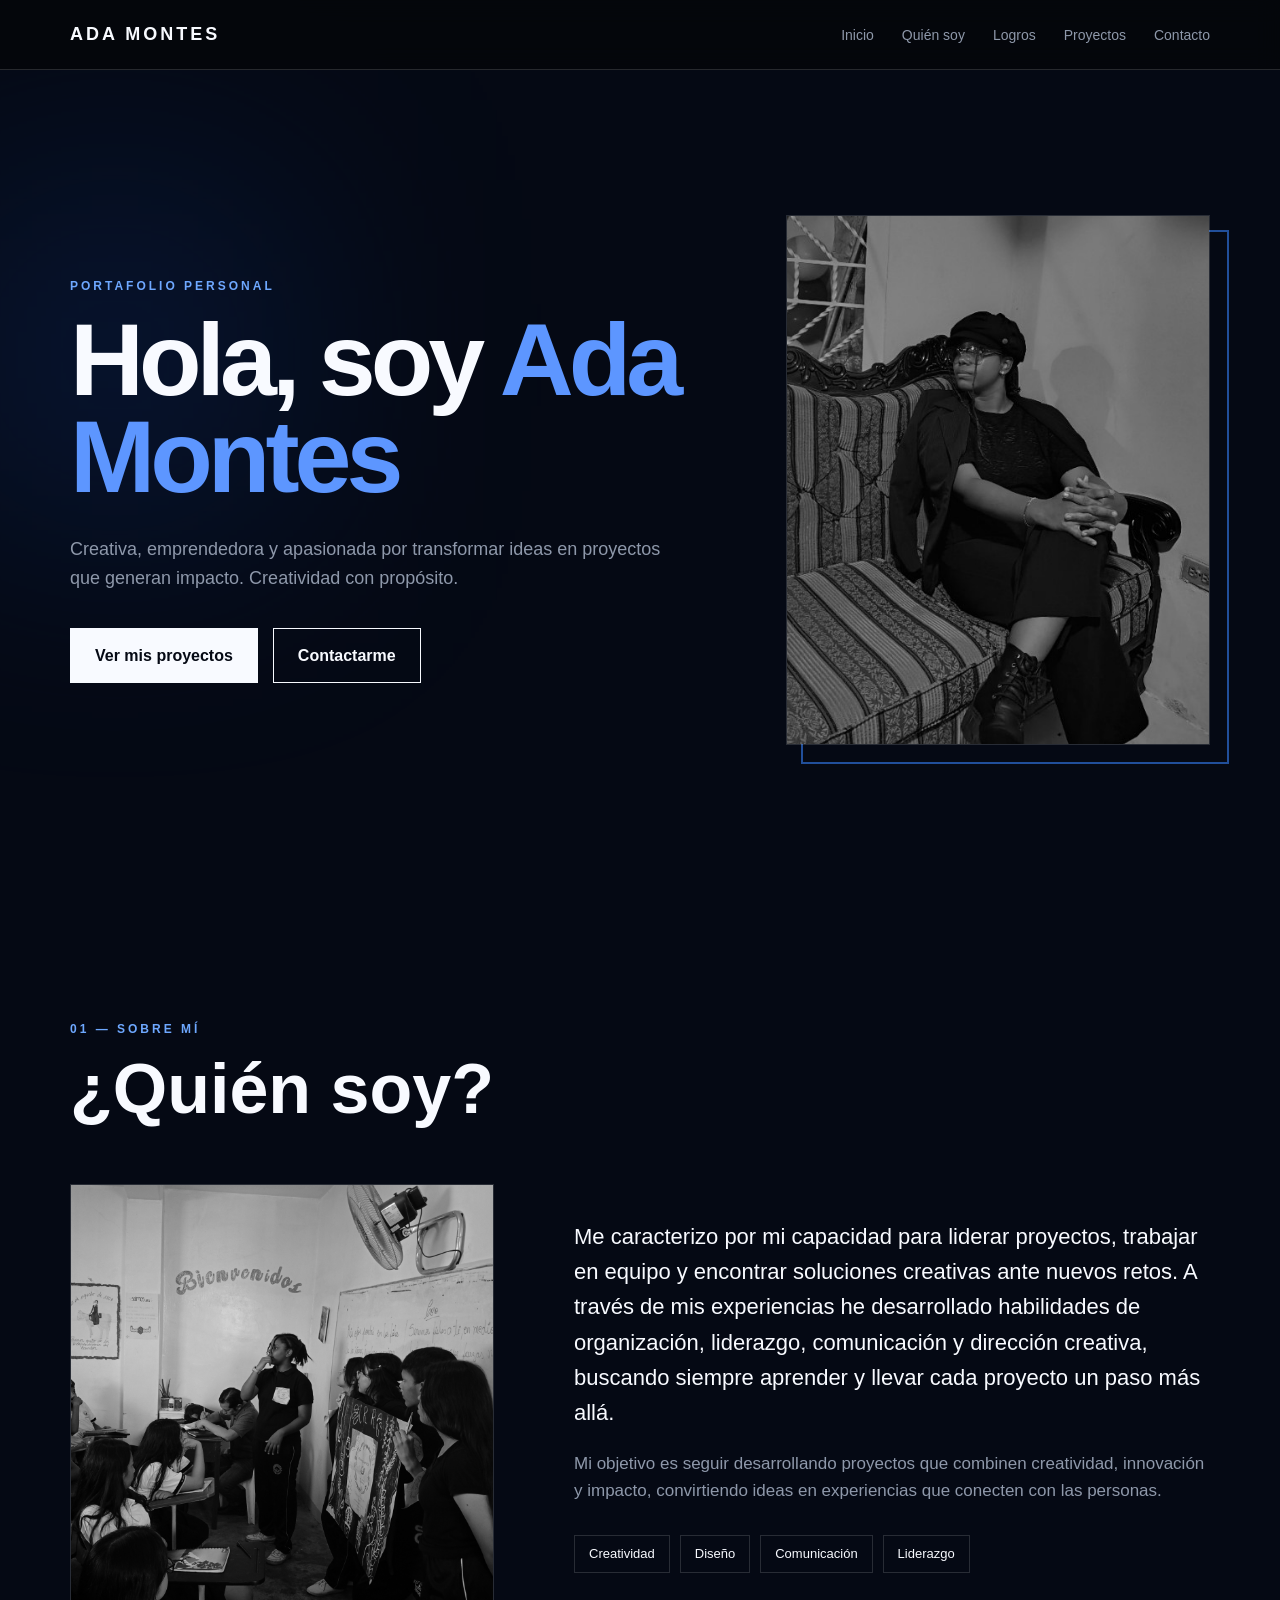
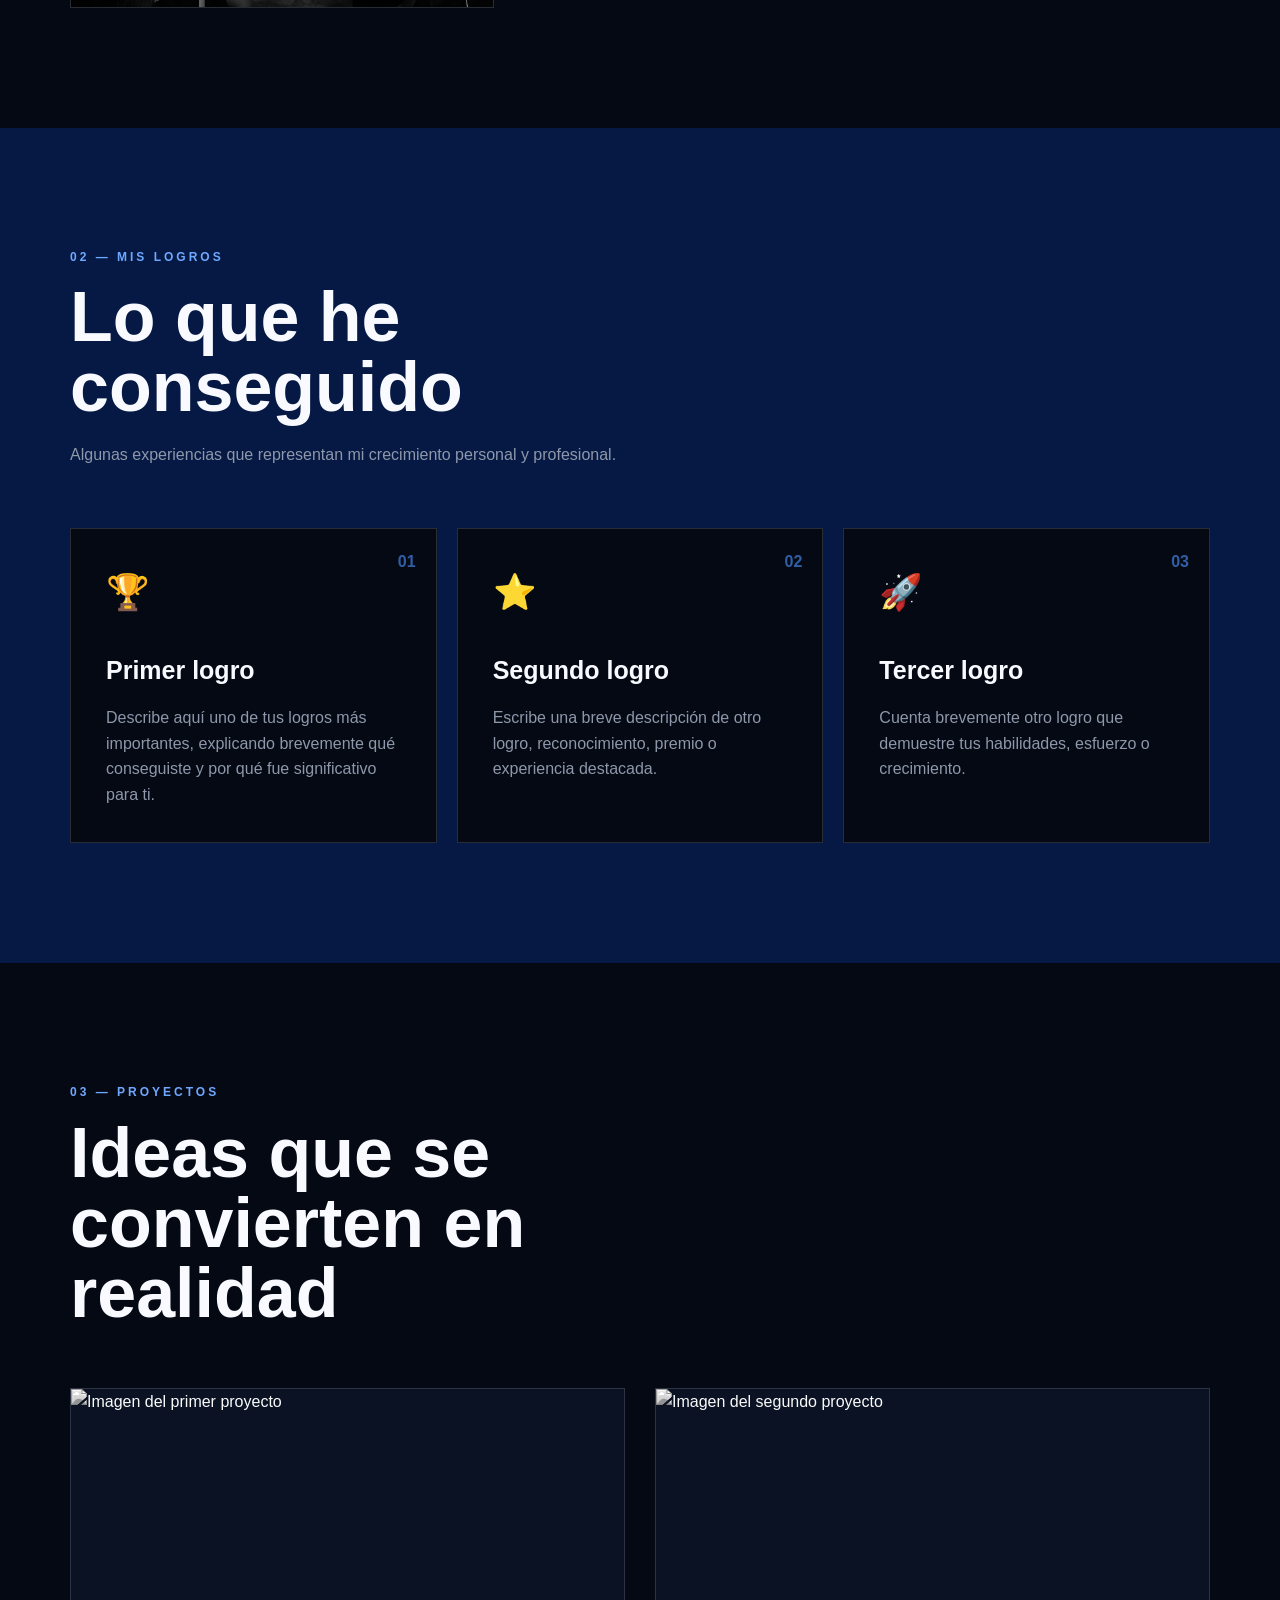
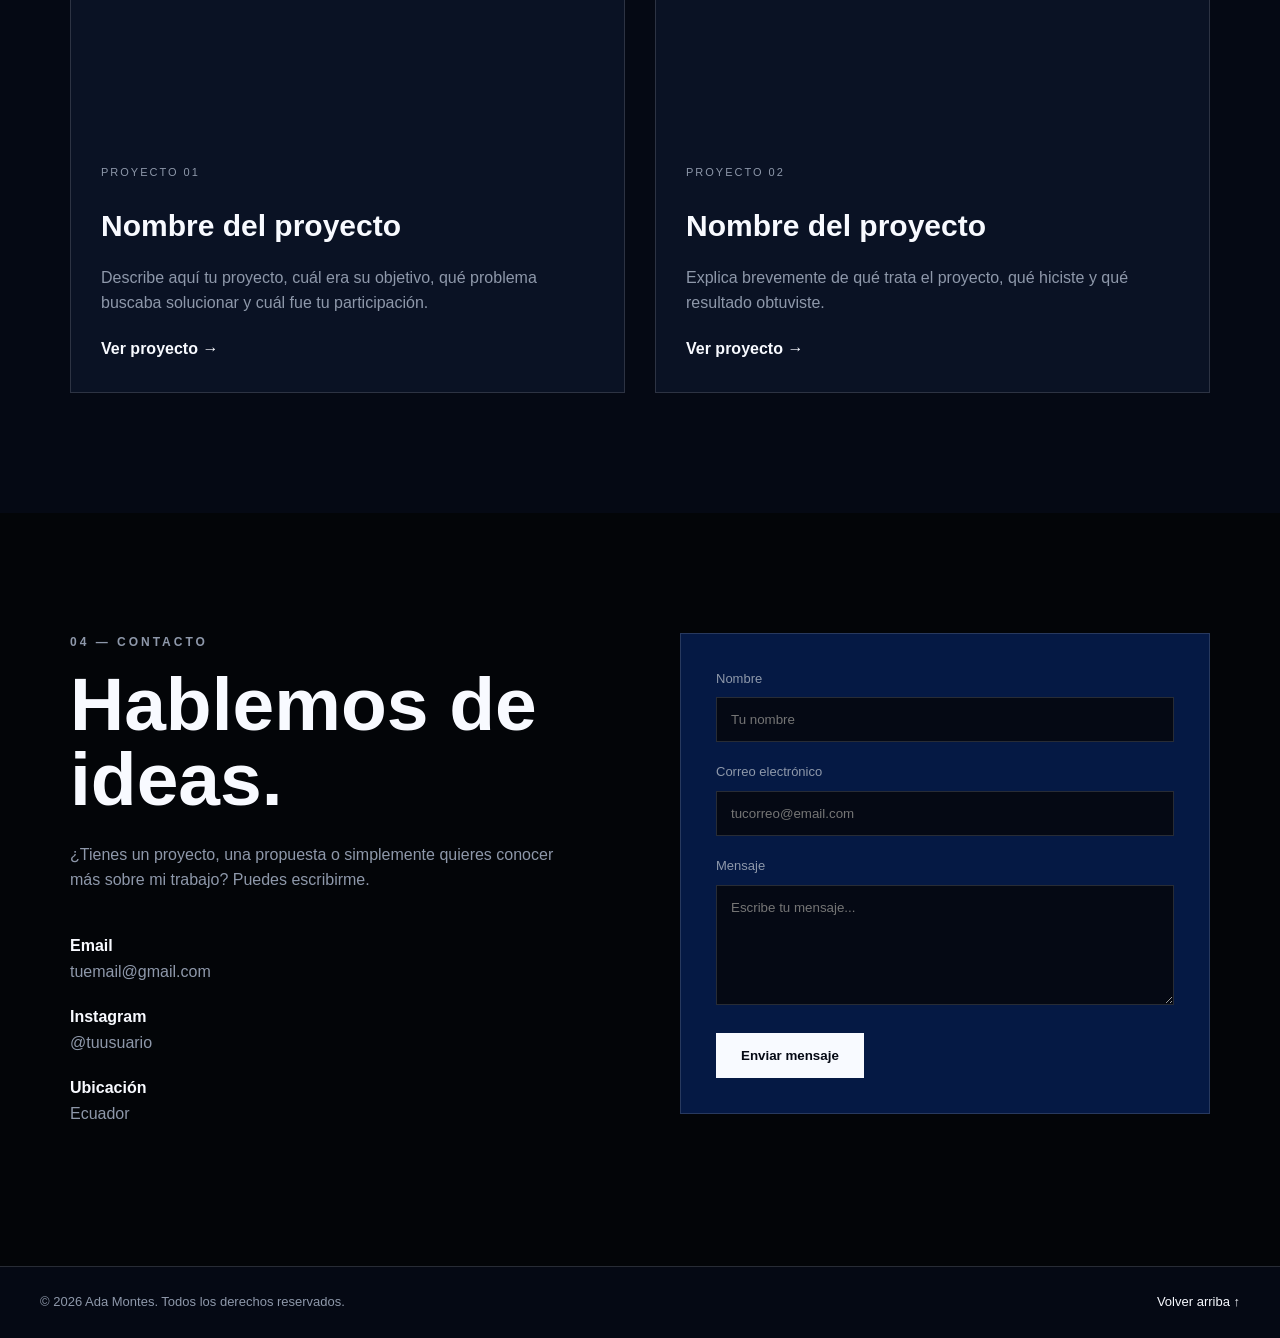
==== commit 3896456b: "Cambios drasticos en el codigo" ====
--- a/index (2).html
+++ b/index (2).html
@@ -54,7 +54,7 @@
 
                 <p class="hero-description">
                     Creativa, emprendedora y apasionada por transformar
-                    ideas en proyectos que generan impacto.
+                    ideas en proyectos que generan impacto. Creatividad con propósito.
                 </p>
 
                 <div class="hero-buttons">
@@ -106,16 +106,14 @@
                 <div class="about-text">
 
                     <p>
-                        Soy una persona creativa, curiosa y apasionada
-                        por aprender cosas nuevas. Me interesa desarrollar
-                        proyectos relacionados con la comunicación,
-                        el diseño, la creatividad y la innovación.
-                    </p>
-
-                    <p>
-                        A través de mis experiencias he aprendido a
-                        convertir ideas en proyectos concretos, trabajar
-                        en equipo y asumir nuevos retos.
+                       Me caracterizo por mi capacidad para liderar proyectos, trabajar en equipo y encontrar
+                       soluciones creativas ante nuevos retos. A través de mis experiencias he desarrollado habilidades
+                       de organización, liderazgo, comunicación y dirección creativa, buscando siempre aprender y 
+                       llevar cada proyecto un paso más allá.
+
+                    <p>
+                       Mi objetivo es seguir desarrollando proyectos que combinen creatividad, innovación 
+                       y impacto, convirtiendo ideas en experiencias que conecten con las personas.
                     </p>
 
                     <div class="skills">
--- a/style.css
+++ b/style.css
@@ -1,4 +1,3 @@
-```css
 /* =====================================================
    PORTAFOLIO PERSONAL — ADA MONTES
    PALETA: AZUL OSCURO · NEGRO · BLANCO
@@ -12,11 +11,11 @@
   --negro: #050914;
   --negro-suave: #0A1224;
 
-  --azul: #0B1F4B;
-  --azul-claro: #1E4FA3;
+  --azul: #051944;
+  --azul-claro: #315da7;
 
   --blanco: #F8FAFF;
-  --gris: #AAB4C7;
+  --gris: #8e98aa;
 
   --borde: rgba(255, 255, 255, 0.14);
 
@@ -40,7 +39,7 @@
 }
 
 body {
-  font-family: Arial, Helvetica, sans-serif;
+  font-family: 'Segoe UI', 'Helvetica Neue', Helvetica, Arial, sans-serif;
   background: var(--negro);
   color: var(--blanco);
   line-height: 1.6;
@@ -788,6 +787,4 @@
 
     text-align: center;
   }
-}
-
-```+}
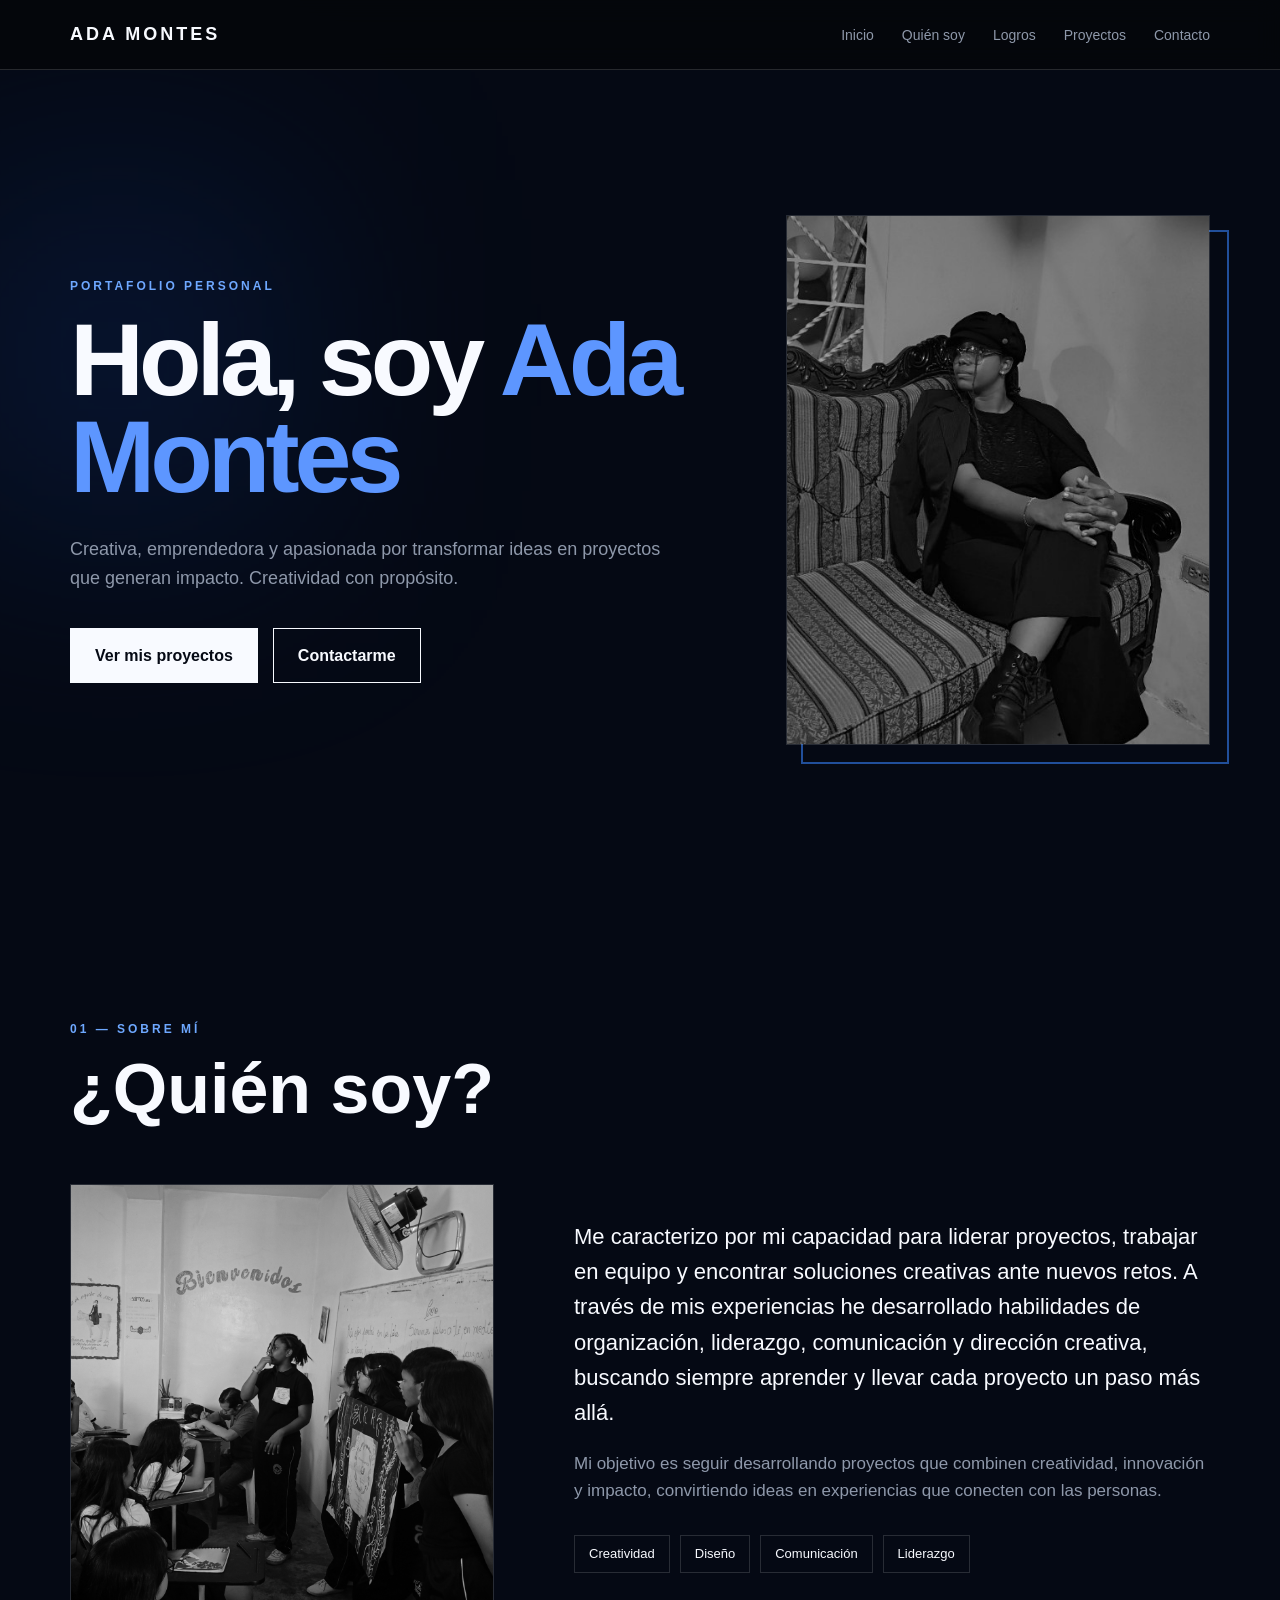
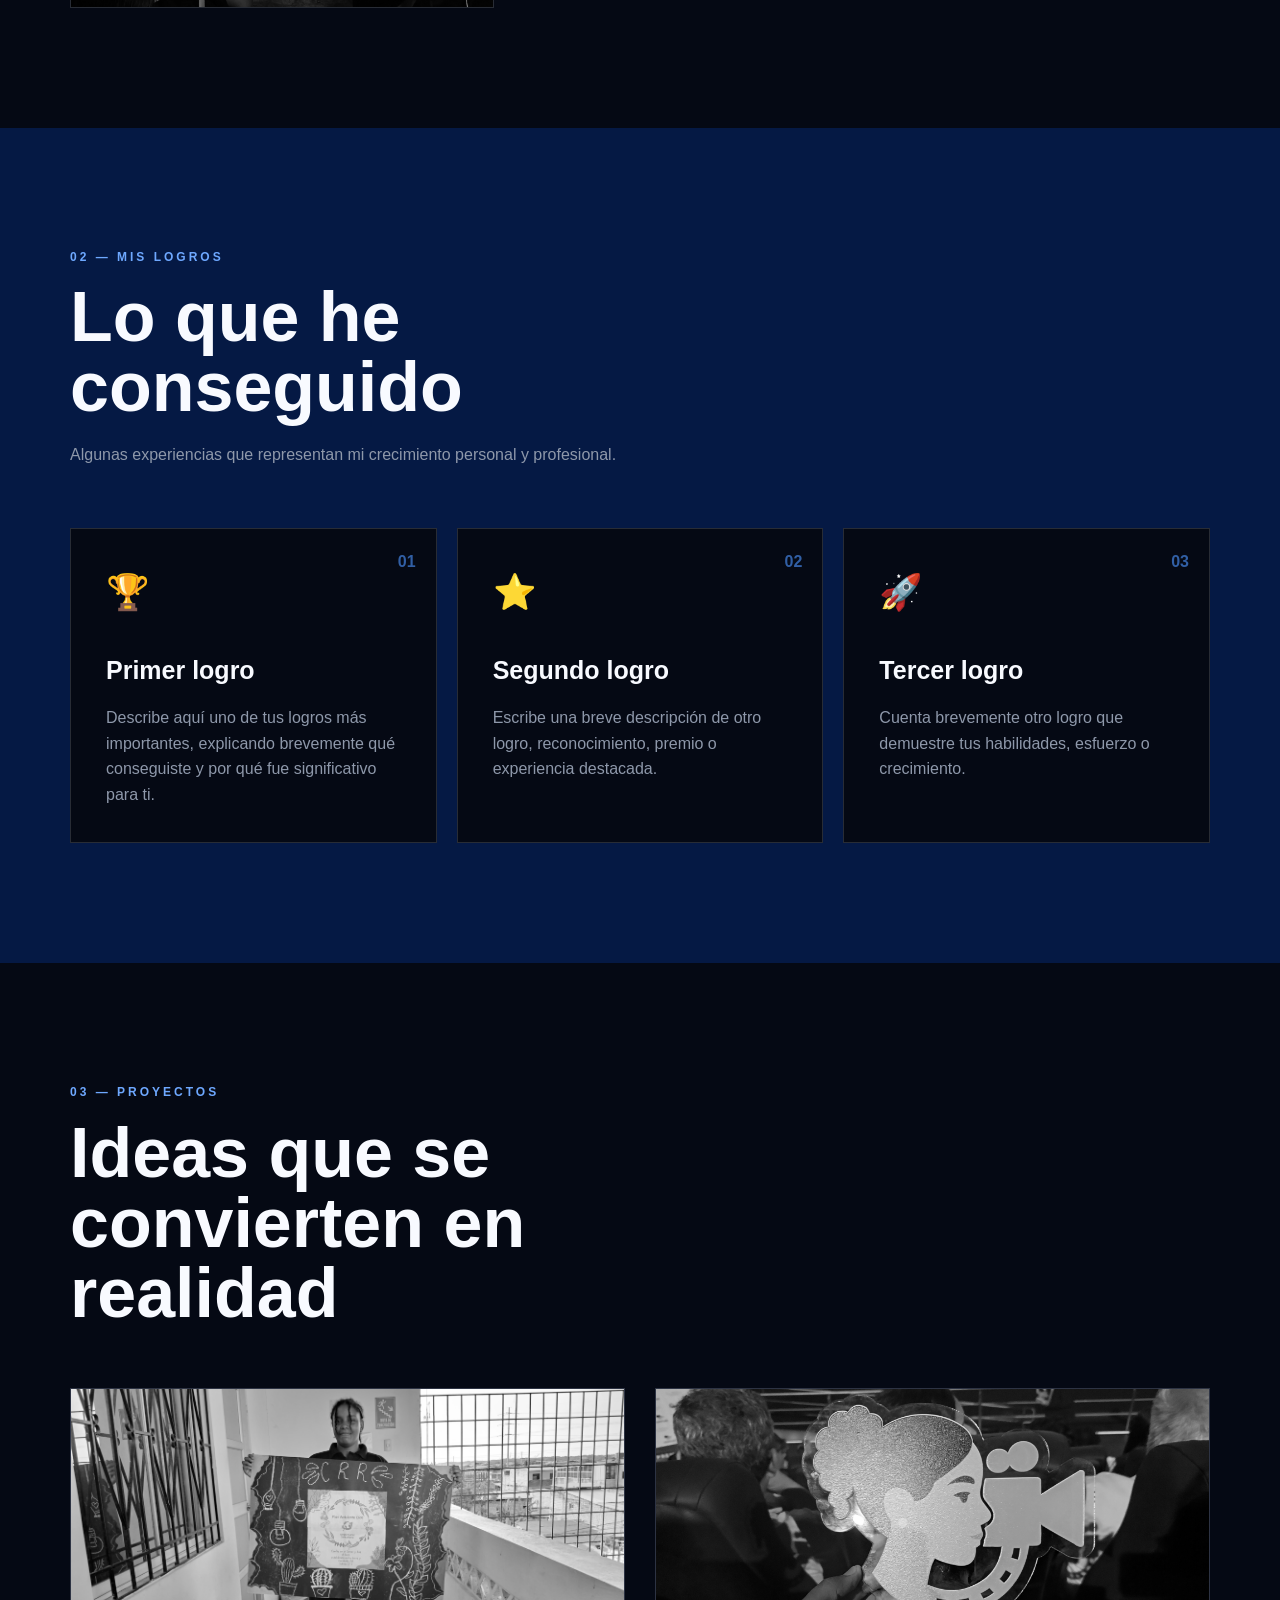
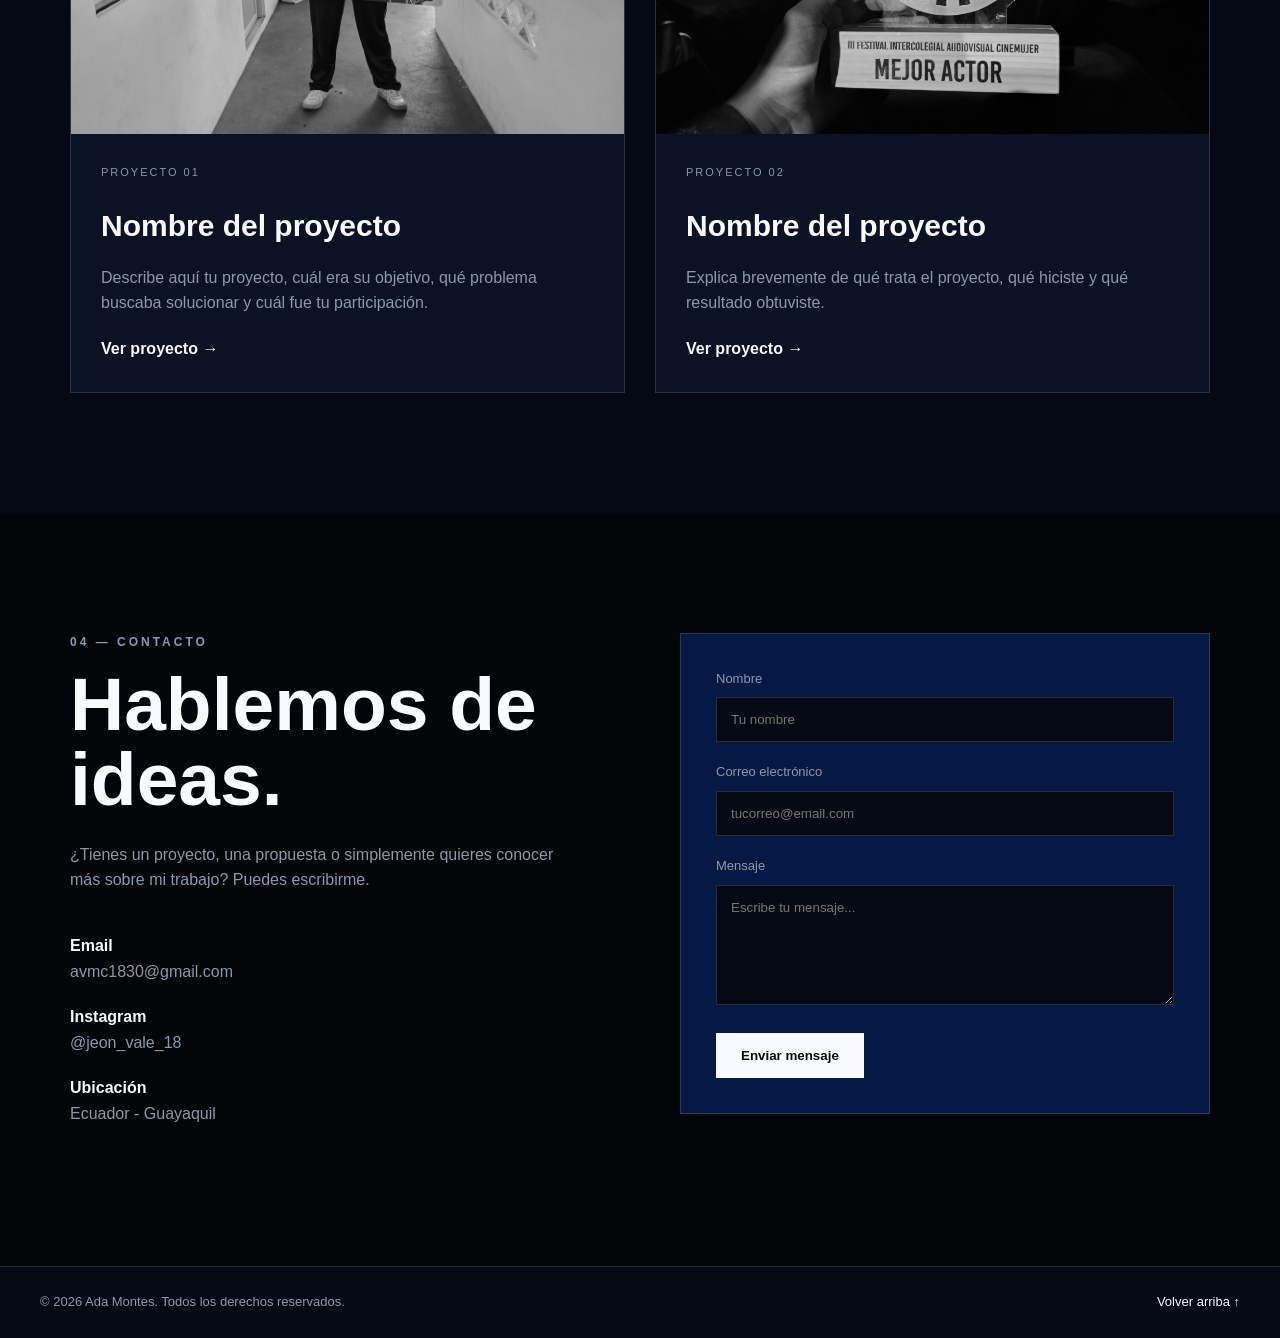
==== commit c7a23141: "Imagenes" ====
--- a/index (2).html
+++ b/index (2).html
@@ -249,7 +249,7 @@
                     <div class="project-image">
 
                         <img
-                            src="img/proyecto-1.jpg"
+                            src="img7.jpg"
                             alt="Imagen del primer proyecto"
                         >
 
@@ -286,7 +286,7 @@
                     <div class="project-image">
 
                         <img
-                            src="img/proyecto-2.jpg"
+                            src="img4.jpg"
                             alt="Imagen del segundo proyecto"
                         >
 
@@ -345,17 +345,17 @@
 
                         <p>
                             <strong>Email</strong><br>
-                            tuemail@gmail.com
+                            avmc1830@gmail.com
                         </p>
 
                         <p>
                             <strong>Instagram</strong><br>
-                            @tuusuario
+                            @jeon_vale_18
                         </p>
 
                         <p>
                             <strong>Ubicación</strong><br>
-                            Ecuador
+                            Ecuador - Guayaquil
                         </p>
 
                     </div>
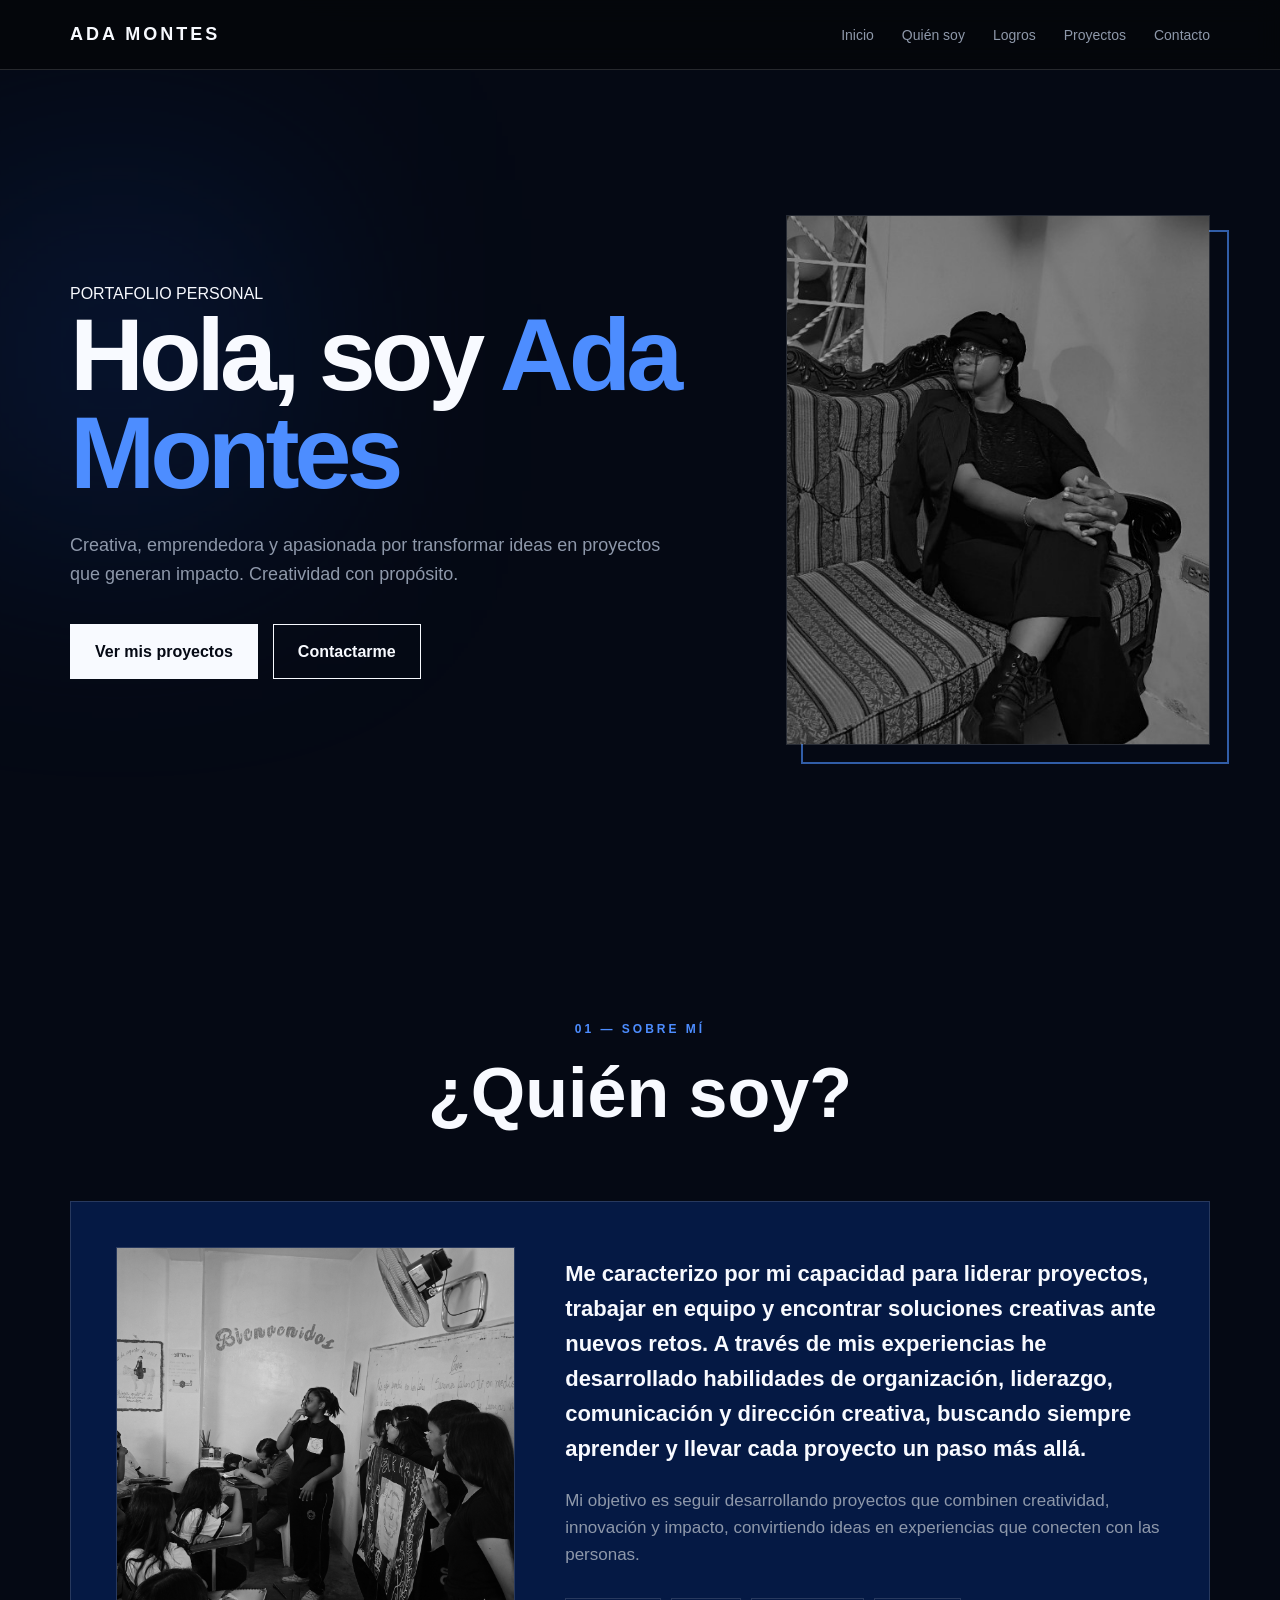
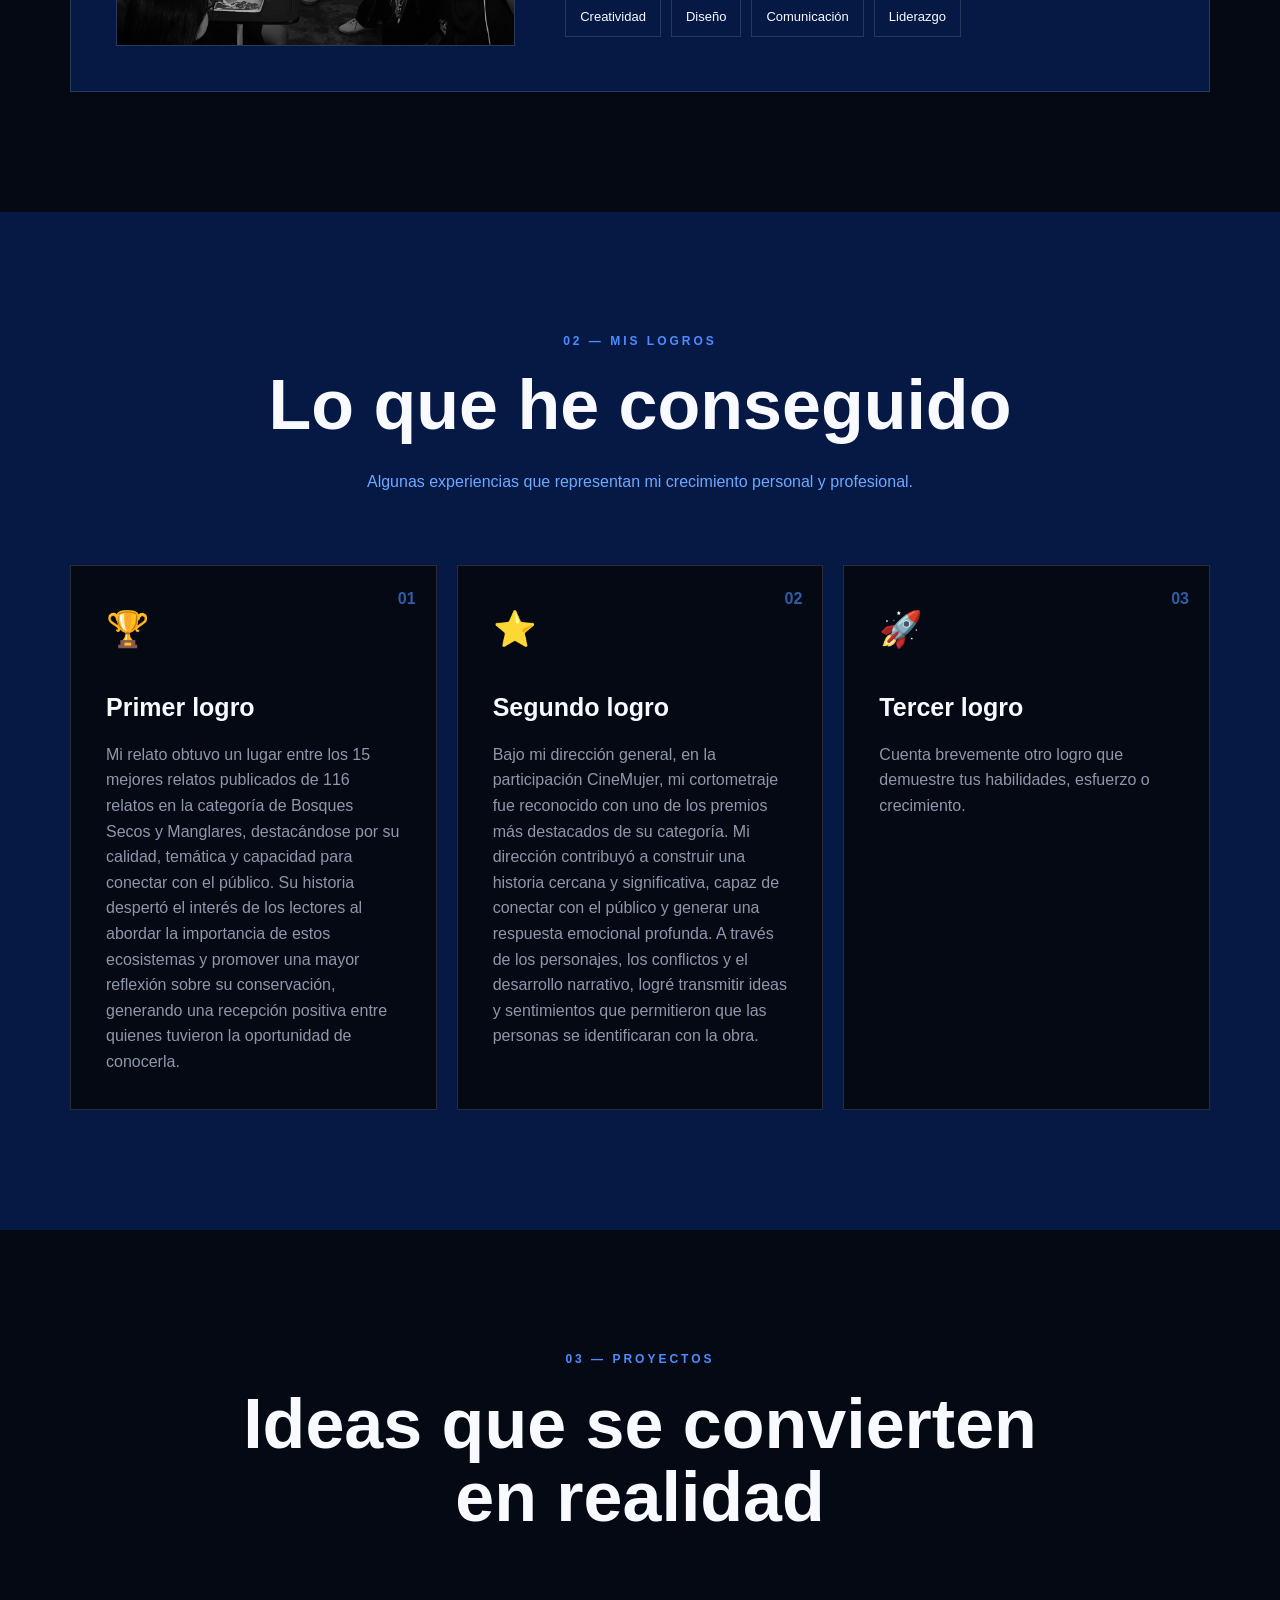
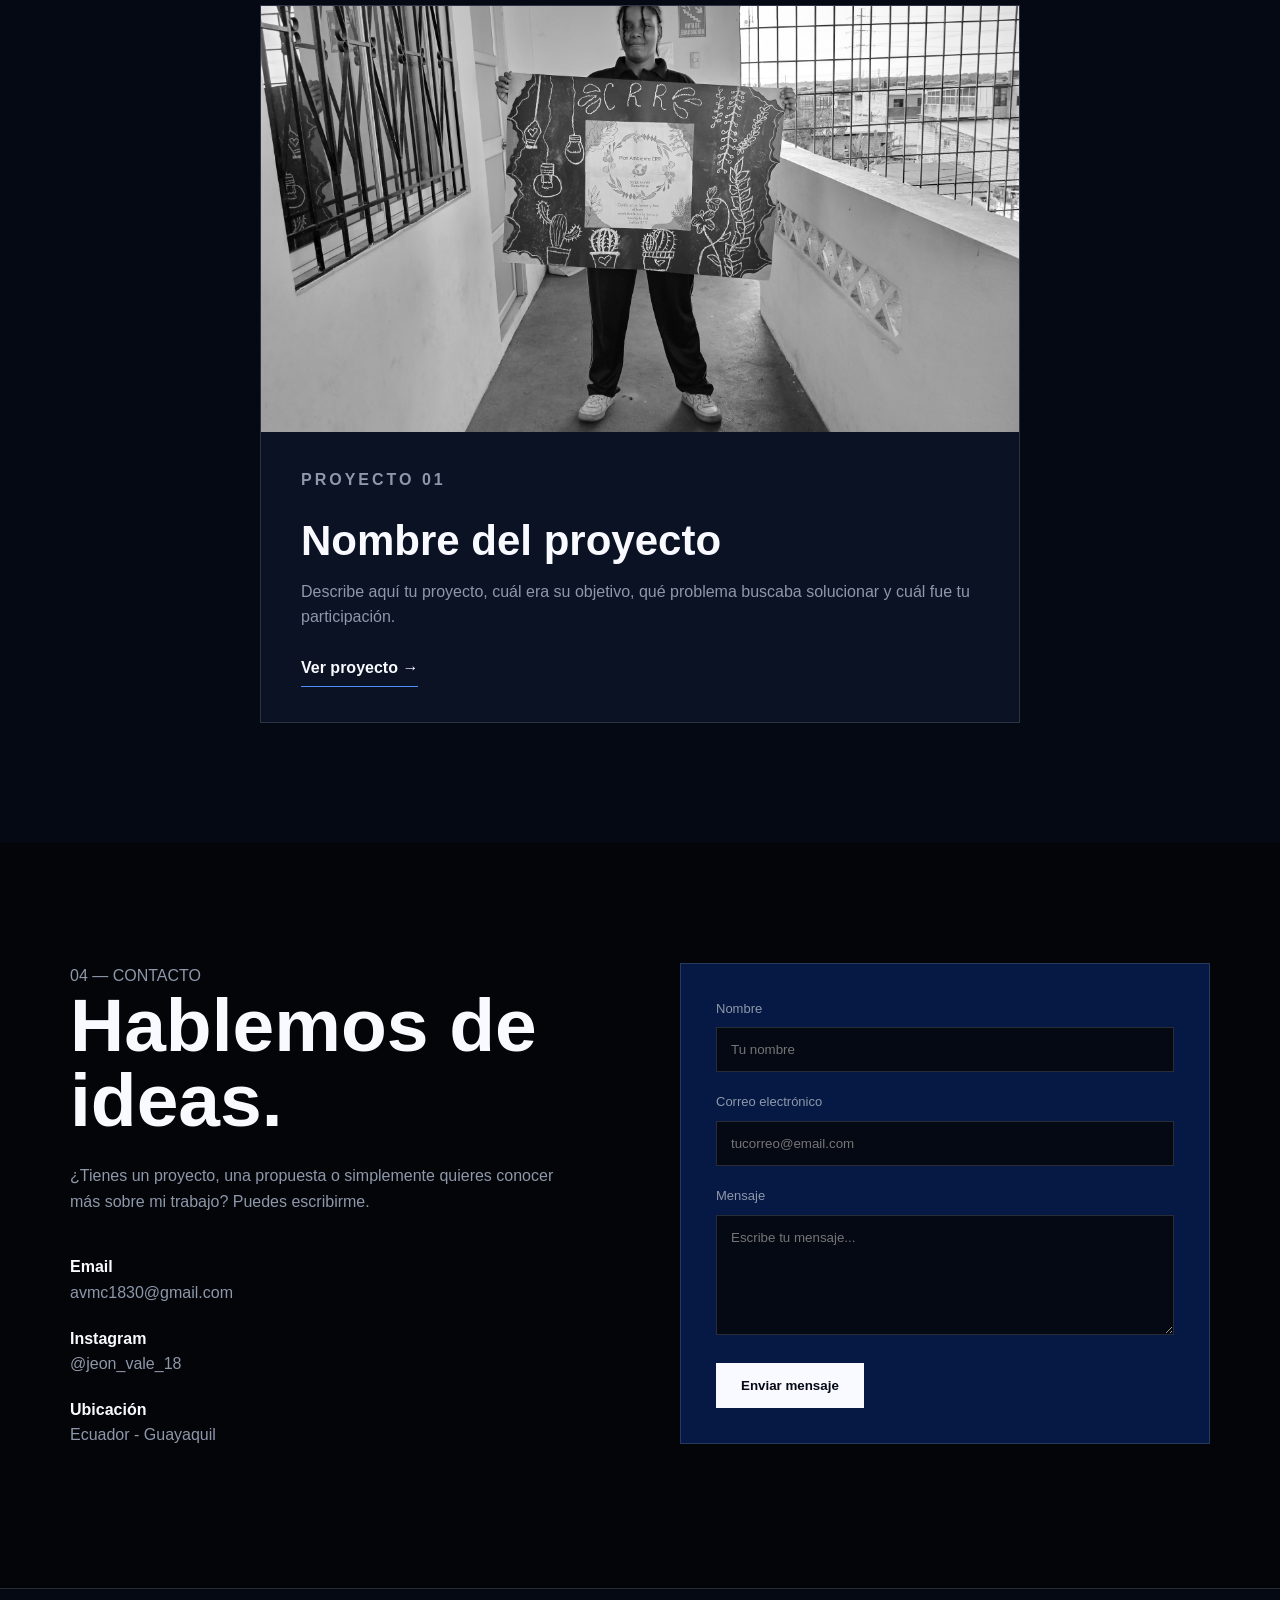
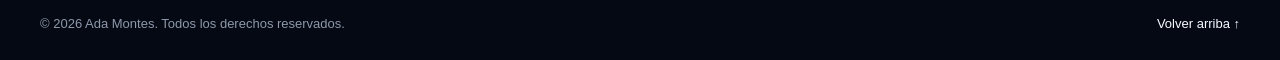
==== commit c0a318e5: "Correcciones visuales" ====
--- a/index (2).html
+++ b/index (2).html
@@ -169,9 +169,11 @@
                     </h3>
 
                     <p>
-                        Describe aquí uno de tus logros más importantes,
-                        explicando brevemente qué conseguiste y por qué
-                        fue significativo para ti.
+                        Mi relato obtuvo un lugar entre los 15 mejores relatos publicados de 116 relatos
+                        en la categoría de Bosques Secos y Manglares, destacándose por su calidad, temática
+                        y capacidad para conectar con el público. Su historia despertó el interés 
+                        de los lectores al abordar la importancia de estos ecosistemas y promover una mayor reflexión
+                        sobre su conservación, generando una recepción positiva entre quienes tuvieron la oportunidad de conocerla.
                     </p>
 
                 </article>
@@ -193,8 +195,11 @@
                     </h3>
 
                     <p>
-                        Escribe una breve descripción de otro logro,
-                        reconocimiento, premio o experiencia destacada.
+                        Bajo mi dirección general, en la participación CineMujer, mi cortometraje fue reconocido con uno de los premios
+                        más destacados de su categoría. Mi dirección contribuyó a construir una historia cercana 
+                        y significativa, capaz de conectar con el público y generar una respuesta emocional profunda. A través de 
+                        los personajes, los conflictos y el desarrollo narrativo, logré transmitir ideas y sentimientos 
+                        que permitieron que las personas se identificaran con la obra.
                     </p>
 
                 </article>
@@ -276,46 +281,6 @@
                         </a>
 
                     </div>
-
-                </article>
-
-
-                <!-- PROYECTO 2 -->
-                <article class="project">
-
-                    <div class="project-image">
-
-                        <img
-                            src="img4.jpg"
-                            alt="Imagen del segundo proyecto"
-                        >
-
-                    </div>
-
-                    <div class="project-content">
-
-                        <p class="project-category">
-                            PROYECTO 02
-                        </p>
-
-                        <h3>
-                            Nombre del proyecto
-                        </h3>
-
-                        <p>
-                            Explica brevemente de qué trata el proyecto,
-                            qué hiciste y qué resultado obtuviste.
-                        </p>
-
-                        <a href="#" class="project-link">
-                            Ver proyecto →
-                        </a>
-
-                    </div>
-
-                </article>
-
-            </div>
 
         </section>
 
--- a/style.css
+++ b/style.css
@@ -3,10 +3,10 @@
    PALETA: AZUL OSCURO · NEGRO · BLANCO
    ===================================================== */
 
+
 /* ================= VARIABLES ================= */
+
 :root {
-
-  /* ===== PALETA PRINCIPAL ===== */
 
   --negro: #050914;
   --negro-suave: #0A1224;
@@ -19,12 +19,10 @@
 
   --borde: rgba(255, 255, 255, 0.14);
 
-  /* ===== ACENTOS ===== */
-
   --azul-brillante: #4D8DFF;
   --azul-suave: #7EA9FF;
-
-}
+}
+
 
 /* ================= RESET ================= */
 
@@ -93,7 +91,7 @@
 }
 
 .logo:hover {
-  color: #6ea8ff;
+  color: var(--azul-suave);
 }
 
 .nav-menu {
@@ -115,9 +113,6 @@
   color: var(--blanco);
 }
 
-
-/* Línea debajo de los enlaces */
-
 .nav-menu a::after {
   content: "";
 
@@ -128,7 +123,7 @@
   width: 0;
   height: 2px;
 
-  background: #4d8cff;
+  background: var(--azul-brillante);
 
   transition: width 0.3s;
 }
@@ -138,61 +133,93 @@
 }
 
 
-/* ================= SECCIONES ================= */
+/* =====================================================
+   SECCIONES
+   ===================================================== */
 
 .section {
+  width: 100%;
+  max-width: 1200px;
+
+  margin: 0 auto;
+
+  padding: 120px 30px;
+}
+
+
+/* ================= TÍTULOS ================= */
+
+.section-title {
+  width: 100%;
+  max-width: 850px;
+
+  margin: 0 auto 70px;
+
+  text-align: center;
+}
+
+.section-title .eyebrow {
+  display: block;
+
+  color: var(--azul-brillante);
+
+  font-size: 12px;
+  font-weight: bold;
+
+  letter-spacing: 3px;
+
+  margin-bottom: 18px;
+
+  text-align: center;
+}
+
+.section-title h2 {
+  display: block;
+
+  font-size: clamp(40px, 6vw, 70px);
+
+  line-height: 1.05;
+
+  margin: 0 0 25px;
+
+  text-align: center;
+}
+
+.section-title p:last-child {
+  display: block;
+
+  max-width: 600px;
+
+  margin: 0 auto;
+
+  color: #6ea8ff;
+
+  line-height: 1.7;
+
+  text-align: center;
+}
+
+
+/* ================= HERO ================= */
+
+.hero {
+  min-height: 100vh;
+
   max-width: 1200px;
   margin: auto;
-  padding: 120px 30px;
-}
-
-.eyebrow {
-  color: #6ea8ff;
-
-  font-size: 12px;
-  font-weight: bold;
-
-  letter-spacing: 3px;
-  margin-bottom: 15px;
-}
-
-.section-title {
-  max-width: 700px;
-  margin-bottom: 60px;
-}
-
-.section-title h2 {
-  font-size: clamp(40px, 6vw, 70px);
-  line-height: 1;
-
-  margin-bottom: 20px;
-}
-
-.section-title p:last-child {
-  color: var(--gris);
-}
-
-
-/* ================= HERO ================= */
-
-.hero {
-  min-height: 100vh;
-
-  max-width: 1200px;
-  margin: auto;
 
   padding: 140px 30px 80px;
 
   display: grid;
+
   grid-template-columns: 1.2fr 0.8fr;
+
   align-items: center;
+
   gap: 80px;
 
   position: relative;
 }
-
-
-/* Decoración azul */
 
 .hero::before {
   content: "";
@@ -205,6 +232,7 @@
   background: #0b2c68;
 
   filter: blur(120px);
+
   opacity: 0.35;
 
   top: 20%;
@@ -224,7 +252,7 @@
 }
 
 .hero h1 span {
-  color: #5d96ff;
+  color: var(--azul-brillante);
 }
 
 .hero-description {
@@ -242,7 +270,9 @@
 
 .hero-buttons {
   display: flex;
+
   gap: 15px;
+
   flex-wrap: wrap;
 }
 
@@ -252,6 +282,7 @@
   padding: 14px 24px;
 
   background: var(--blanco);
+
   color: var(--negro);
 
   border: 1px solid var(--blanco);
@@ -262,8 +293,10 @@
 }
 
 .btn:hover {
-  background: #5d96ff;
-  border-color: #5d96ff;
+  background: var(--azul-brillante);
+
+  border-color: var(--azul-brillante);
+
   color: var(--blanco);
 
   transform: translateY(-3px);
@@ -271,11 +304,13 @@
 
 .btn-outline {
   background: transparent;
+
   color: var(--blanco);
 }
 
 .btn-outline:hover {
   background: var(--blanco);
+
   color: var(--negro);
 }
 
@@ -288,6 +323,7 @@
 
 .hero-image img {
   aspect-ratio: 4 / 5;
+
   object-fit: cover;
 
   border: 1px solid var(--borde);
@@ -299,11 +335,9 @@
 
 .hero-image:hover img {
   filter: grayscale(0%);
+
   transform: translate(-8px, -8px);
 }
-
-
-/* Marco azul */
 
 .hero-image::after {
   content: "";
@@ -313,7 +347,7 @@
   width: 100%;
   height: 100%;
 
-  border: 2px solid #214f9b;
+  border: 2px solid var(--azul-claro);
 
   top: 15px;
   left: 15px;
@@ -321,7 +355,6 @@
   z-index: -1;
 }
 
-
 /* ================= SOBRE MÍ ================= */
 
 .about-content {
@@ -329,9 +362,34 @@
 
   grid-template-columns: 0.8fr 1.2fr;
 
-  gap: 80px;
+  gap: 50px;
 
   align-items: center;
+
+  padding: 45px;
+
+  background: var(--azul);
+
+  border: 1px solid var(--borde);
+
+  position: relative;
+
+  transition: 0.4s;
+}
+
+.about-content:hover {
+  transform: translateY(-6px);
+
+  border-color: var(--azul-brillante);
+
+  box-shadow: 0 20px 50px rgba(0, 0, 0, 0.35);
+}
+
+
+/* IMAGEN */
+
+.about-image {
+  position: relative;
 }
 
 .about-image img {
@@ -342,7 +400,16 @@
   filter: grayscale(100%);
 
   border: 1px solid var(--borde);
-}
+
+  transition: 0.5s;
+}
+
+.about-image img:hover {
+  filter: grayscale(0%);
+}
+
+
+/* TEXTO */
 
 .about-text {
   color: var(--gris);
@@ -356,15 +423,19 @@
 
 .about-text p:first-child {
   color: var(--blanco);
+
   font-size: 22px;
-}
-
-
-/* Habilidades */
+
+  font-weight: 600;
+}
+
+/* ================= HABILIDADES ================= */
 
 .skills {
   display: flex;
+
   flex-wrap: wrap;
+
   gap: 10px;
 
   margin-top: 30px;
@@ -383,18 +454,22 @@
 }
 
 .skills span:hover {
-  background: var(--azul);
-  border-color: #315fa5;
-}
-
+  background: var(--negro);
+
+  border-color: var(--azul-brillante);
+
+  color: var(--azul-suave);
+}
 
 /* ================= LOGROS ================= */
 
 .achievements {
   background: var(--azul);
+
   max-width: none;
 
   padding-left: max(30px, calc((100% - 1140px) / 2));
+
   padding-right: max(30px, calc((100% - 1140px) / 2));
 }
 
@@ -423,7 +498,7 @@
 .card:hover {
   transform: translateY(-8px);
 
-  border-color: #467dcc;
+  border-color: var(--azul-brillante);
 }
 
 .card-number {
@@ -432,7 +507,7 @@
   top: 20px;
   right: 20px;
 
-  color: #315fa5;
+  color: var(--azul-claro);
 
   font-weight: bold;
 }
@@ -457,14 +532,16 @@
 /* ================= PROYECTOS ================= */
 
 .projects-grid {
-  display: grid;
-
-  grid-template-columns: repeat(2, 1fr);
-
-  gap: 30px;
+  display: flex;
+
+  justify-content: center;
+
+  width: 100%;
 }
 
 .project {
+  width: min(760px, 100%);
+
   background: var(--negro-suave);
 
   border: 1px solid var(--borde);
@@ -472,68 +549,100 @@
   overflow: hidden;
 
   transition: 0.4s;
+
+  position: relative;
 }
 
 .project:hover {
   transform: translateY(-8px);
 
-  border-color: #467dcc;
+  border-color: var(--azul-brillante);
+
+  box-shadow: 0 20px 50px rgba(0, 0, 0, 0.35);
 }
 
 .project-image {
   overflow: hidden;
+
+  position: relative;
 }
 
 .project-image img {
-  aspect-ratio: 16 / 10;
+  width: 100%;
+
+  aspect-ratio: 16 / 9;
 
   object-fit: cover;
 
   filter: grayscale(100%);
 
-  transition: 0.5s;
+  transition: 0.6s;
 }
 
 .project:hover .project-image img {
   filter: grayscale(0%);
 
-  transform: scale(1.05);
+  transform: scale(1.04);
 }
 
 .project-content {
-  padding: 30px;
+  padding: 35px 40px;
 }
 
 .project-category {
-  color: #6ea8ff;
+  color: var(--azul-brillante);
 
   font-size: 11px;
 
-  letter-spacing: 2px;
-
-  margin-bottom: 10px;
+  font-weight: bold;
+
+  letter-spacing: 3px;
+
+  margin-bottom: 12px;
 }
 
 .project h3 {
-  font-size: 30px;
+  font-size: clamp(28px, 4vw, 42px);
+
+  line-height: 1.1;
 
   margin-bottom: 15px;
+
+  color: var(--blanco);
 }
 
 .project p {
   color: var(--gris);
 
-  margin-bottom: 20px;
+  max-width: 700px;
+
+  margin-bottom: 25px;
+
+  font-size: 16px;
 }
 
 .project-link {
+  display: inline-flex;
+
+  align-items: center;
+
+  gap: 8px;
+
+  color: var(--blanco);
+
   font-weight: bold;
 
+  border-bottom: 1px solid var(--azul-brillante);
+
+  padding-bottom: 5px;
+
   transition: 0.3s;
 }
 
 .project-link:hover {
-  color: #6ea8ff;
+  color: var(--azul-brillante);
+
+  gap: 14px;
 }
 
 
@@ -545,6 +654,7 @@
   background: #030508;
 
   padding-left: max(30px, calc((100% - 1140px) / 2));
+
   padding-right: max(30px, calc((100% - 1140px) / 2));
 }
 
@@ -632,9 +742,9 @@
 
 .form-group input:focus,
 .form-group textarea:focus {
-  border-color: #5d96ff;
-
-  box-shadow: 0 0 0 2px rgba(93, 150, 255, 0.1);
+  border-color: var(--azul-brillante);
+
+  box-shadow: 0 0 0 2px rgba(77, 141, 255, 0.1);
 }
 
 .form-group textarea {
@@ -679,11 +789,13 @@
 }
 
 .footer a:hover {
-  color: #6ea8ff;
-}
-
-
-/* ================= RESPONSIVE ================= */
+  color: var(--azul-suave);
+}
+
+
+/* =====================================================
+   RESPONSIVE
+   ===================================================== */
 
 @media (max-width: 850px) {
 
@@ -722,20 +834,20 @@
     grid-template-columns: 1fr;
 
     gap: 40px;
+
+    padding: 30px;
   }
 
   .about-image {
     max-width: 450px;
+
+    margin: auto;
   }
 
   .cards {
     grid-template-columns: 1fr;
   }
 
-  .projects-grid {
-    grid-template-columns: 1fr;
-  }
-
   .contact-content {
     grid-template-columns: 1fr;
 
@@ -744,6 +856,8 @@
 }
 
 
+/* ================= MÓVIL ================= */
+
 @media (max-width: 600px) {
 
   .navbar {
@@ -766,6 +880,14 @@
     padding: 90px 20px;
   }
 
+  .section-title {
+    margin-bottom: 50px;
+  }
+
+  .section-title h2 {
+    font-size: 40px;
+  }
+
   .hero {
     padding: 160px 20px 80px;
   }
@@ -778,6 +900,18 @@
     font-size: 16px;
   }
 
+  .project-content {
+    padding: 25px 20px;
+  }
+
+  .project-image img {
+    aspect-ratio: 4 / 3;
+  }
+
+  .project h3 {
+    font-size: 30px;
+  }
+
   .contact-form {
     padding: 25px 20px;
   }
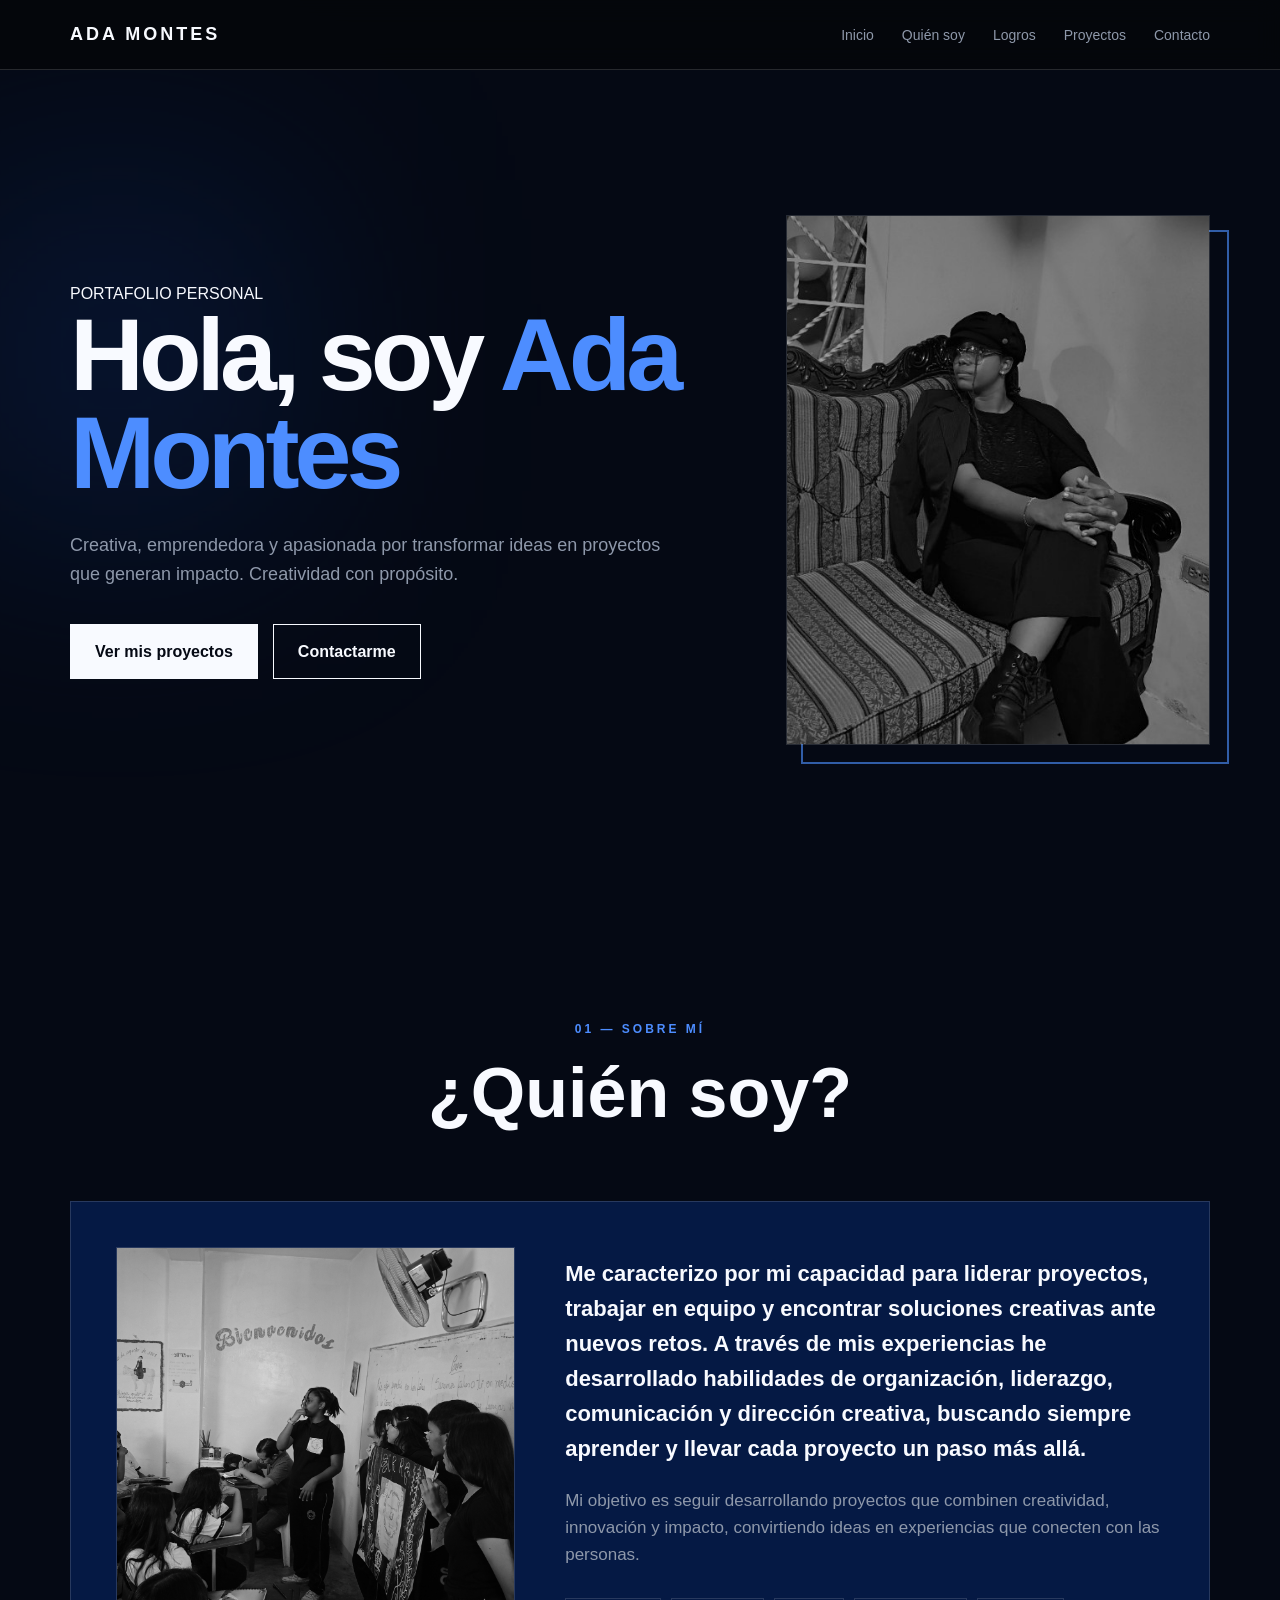
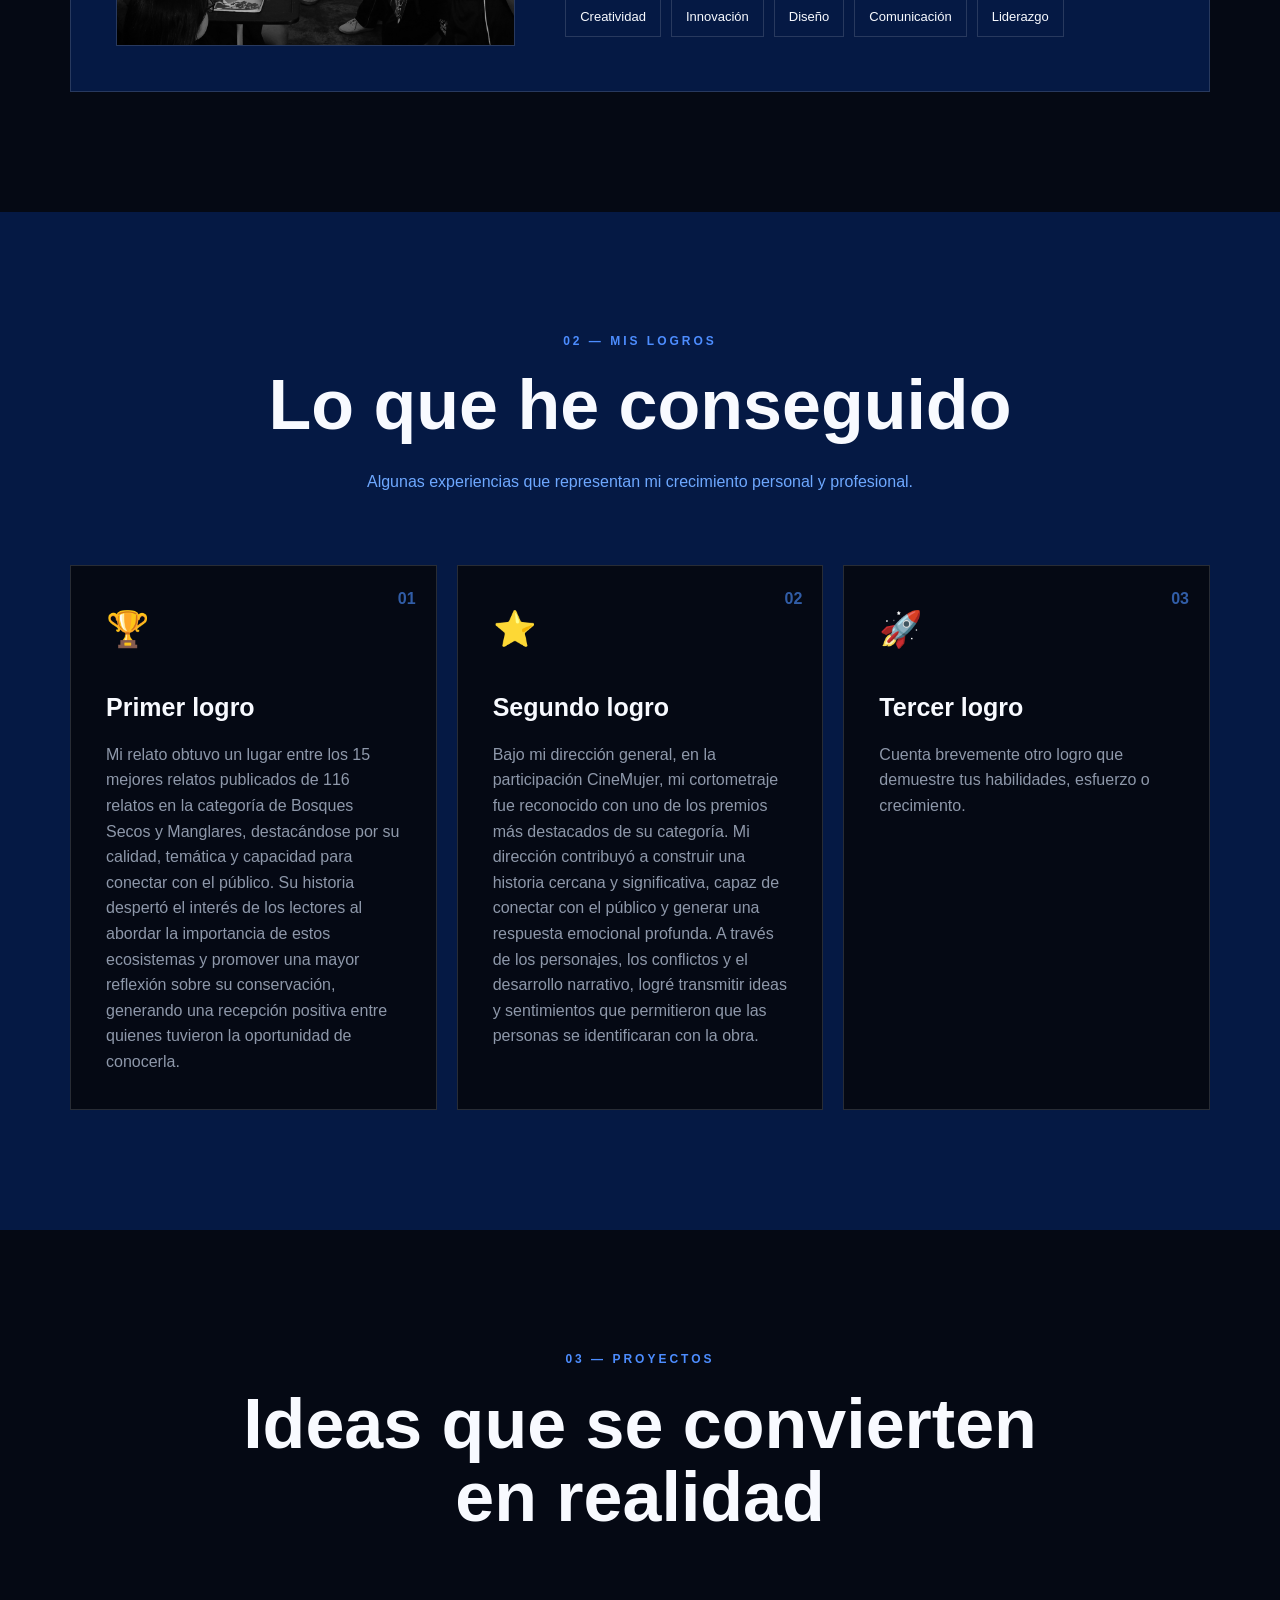
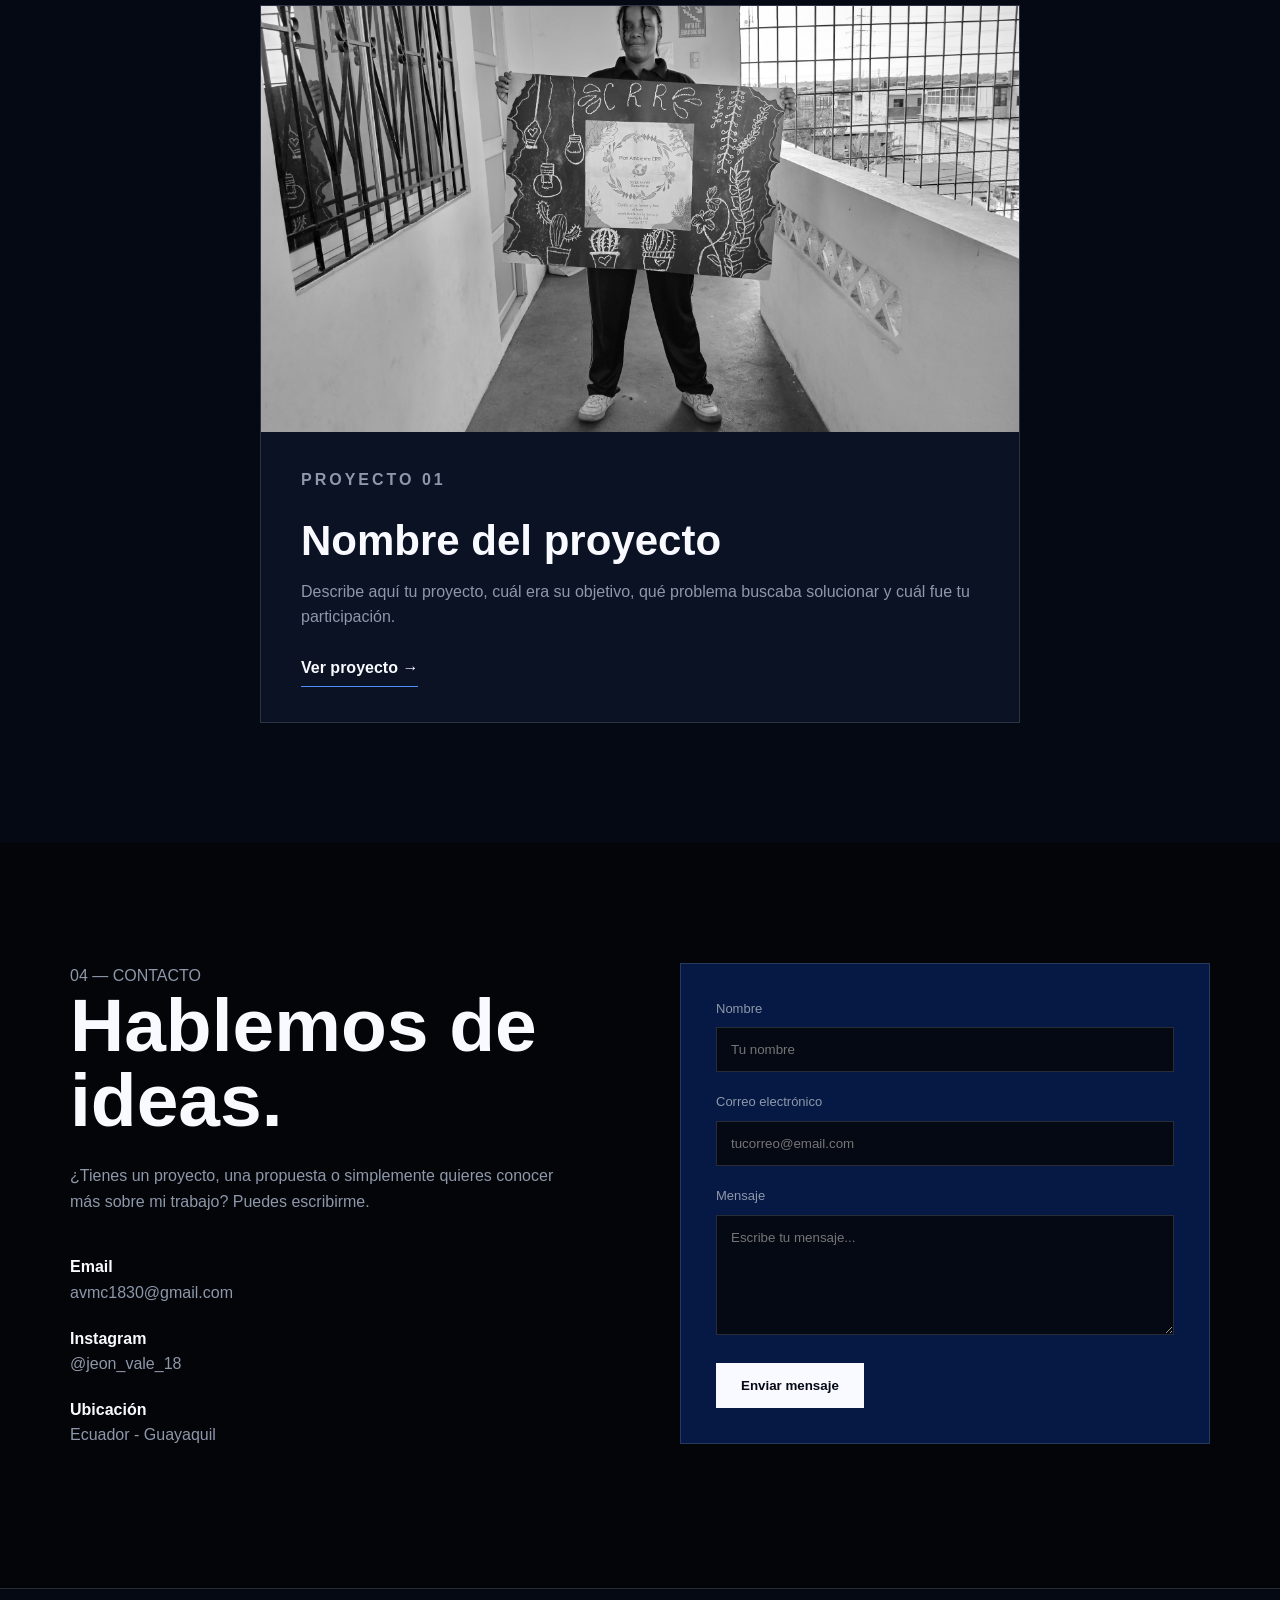
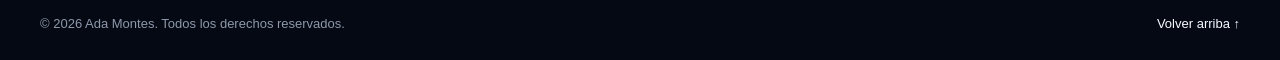
==== commit 169ccf1c: "Favicon" ====
--- a/index (2).html
+++ b/index (2).html
@@ -9,7 +9,7 @@
 
     <title>Portafolio | Ada Montes</title>
 
-    <!-- CSS -->
+    <link rel="icon" href="pp1.png" sizes="any">
     <link rel="stylesheet" href="style.css">
 </head>
 
@@ -119,6 +119,7 @@
                     <div class="skills">
 
                         <span>Creatividad</span>
+                        <span>Innovación</span>
                         <span>Diseño</span>
                         <span>Comunicación</span>
                         <span>Liderazgo</span>
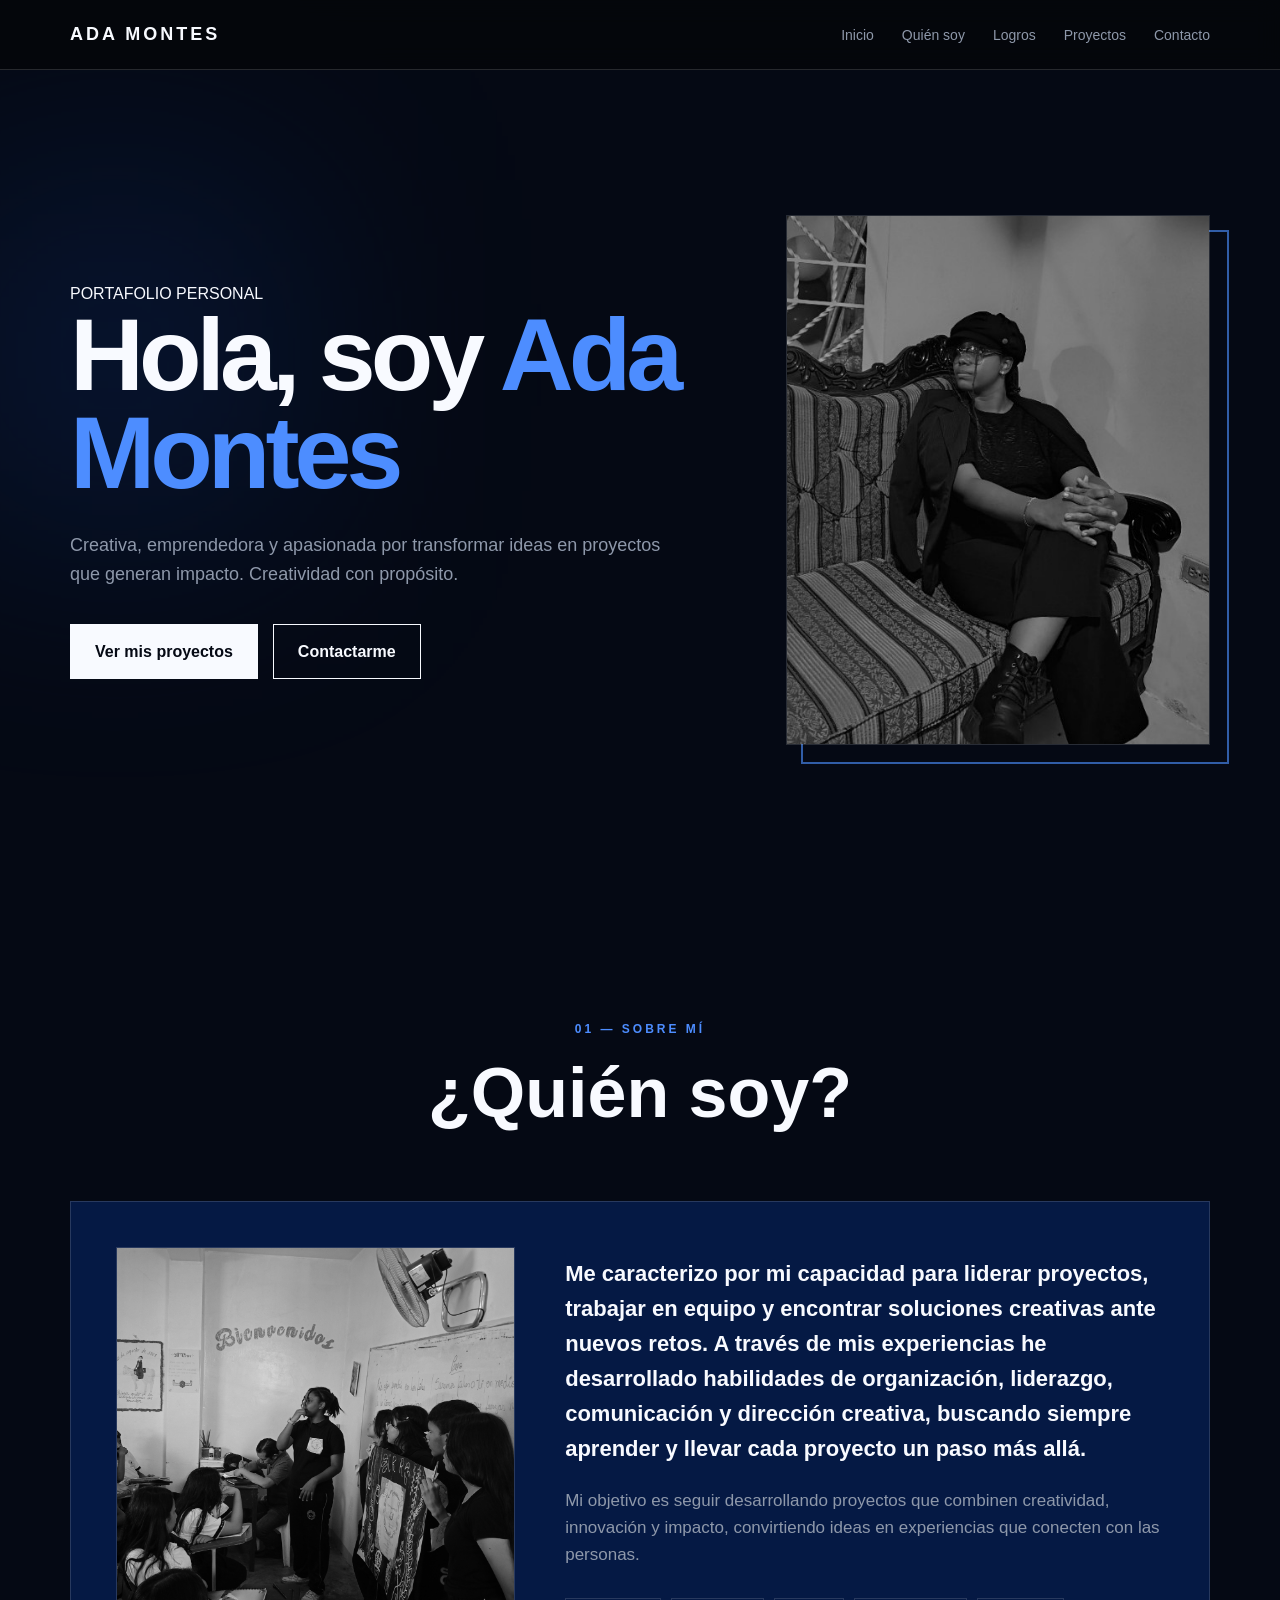
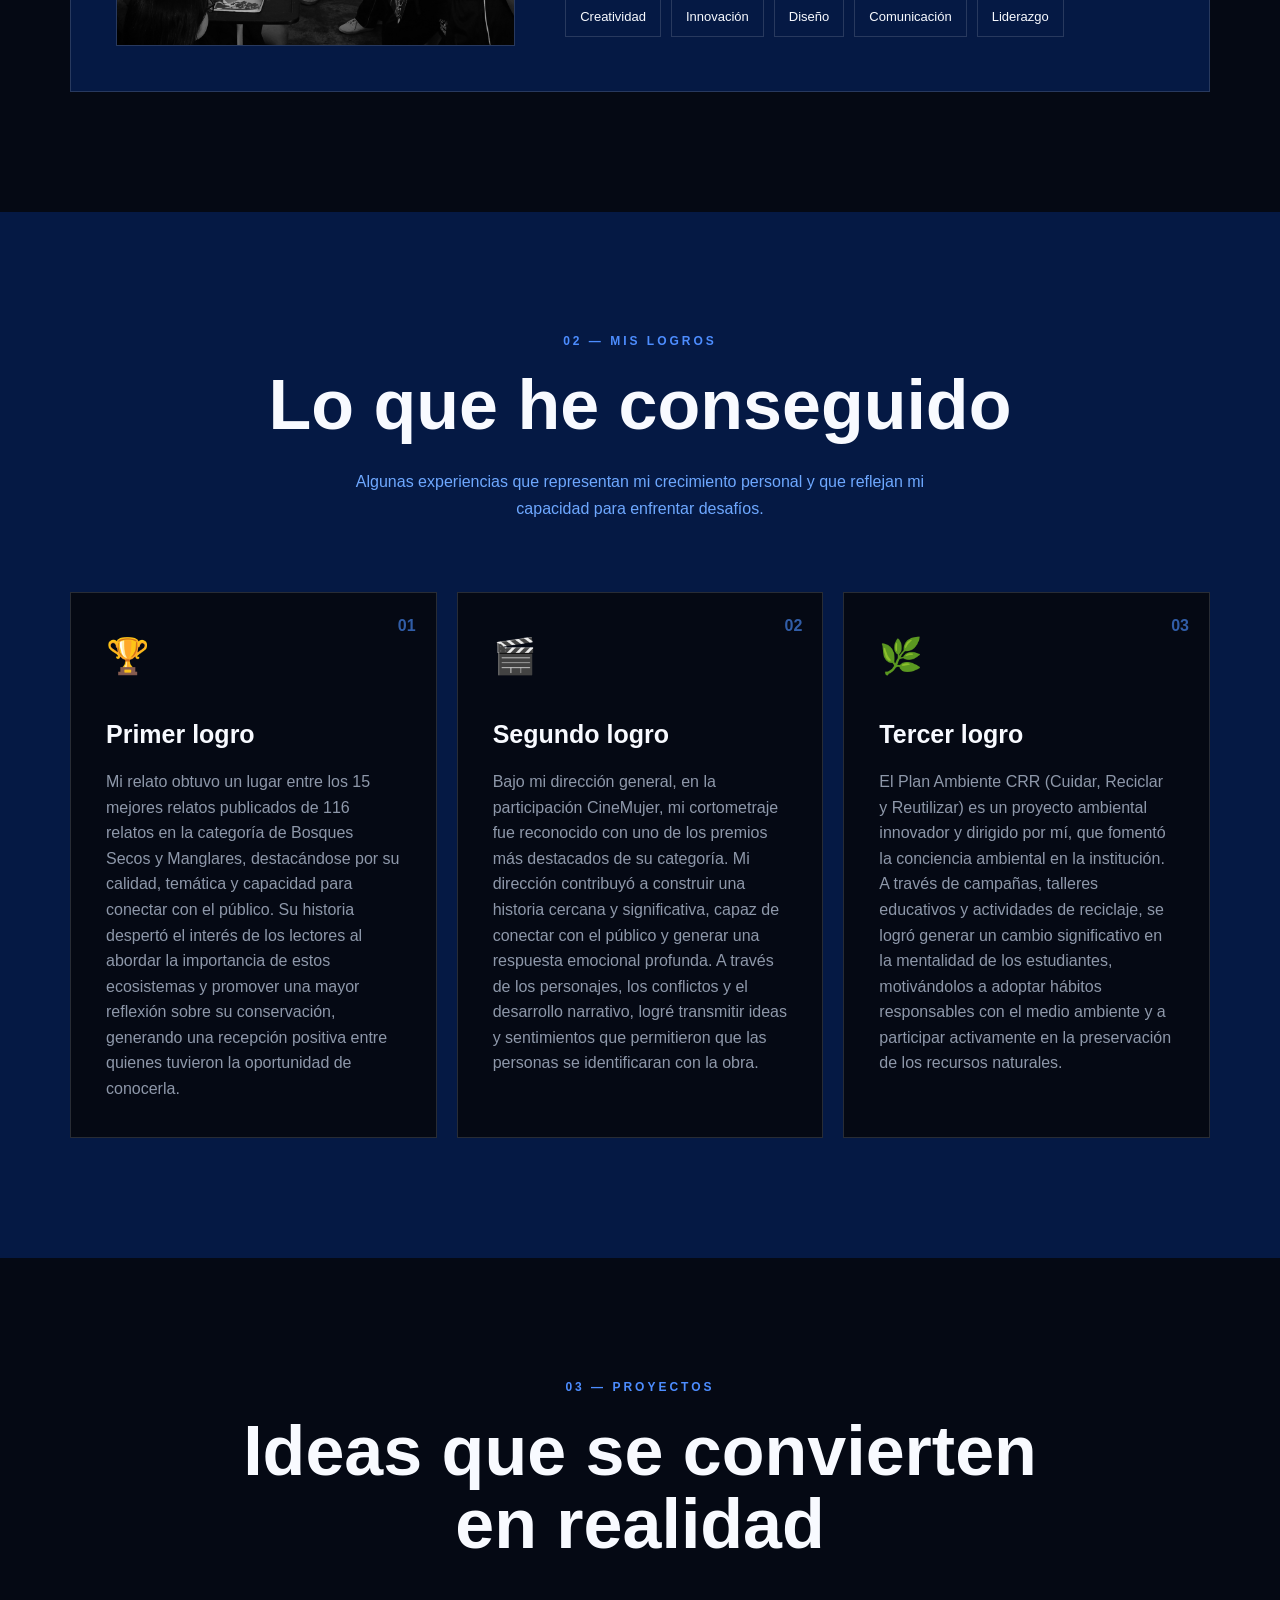
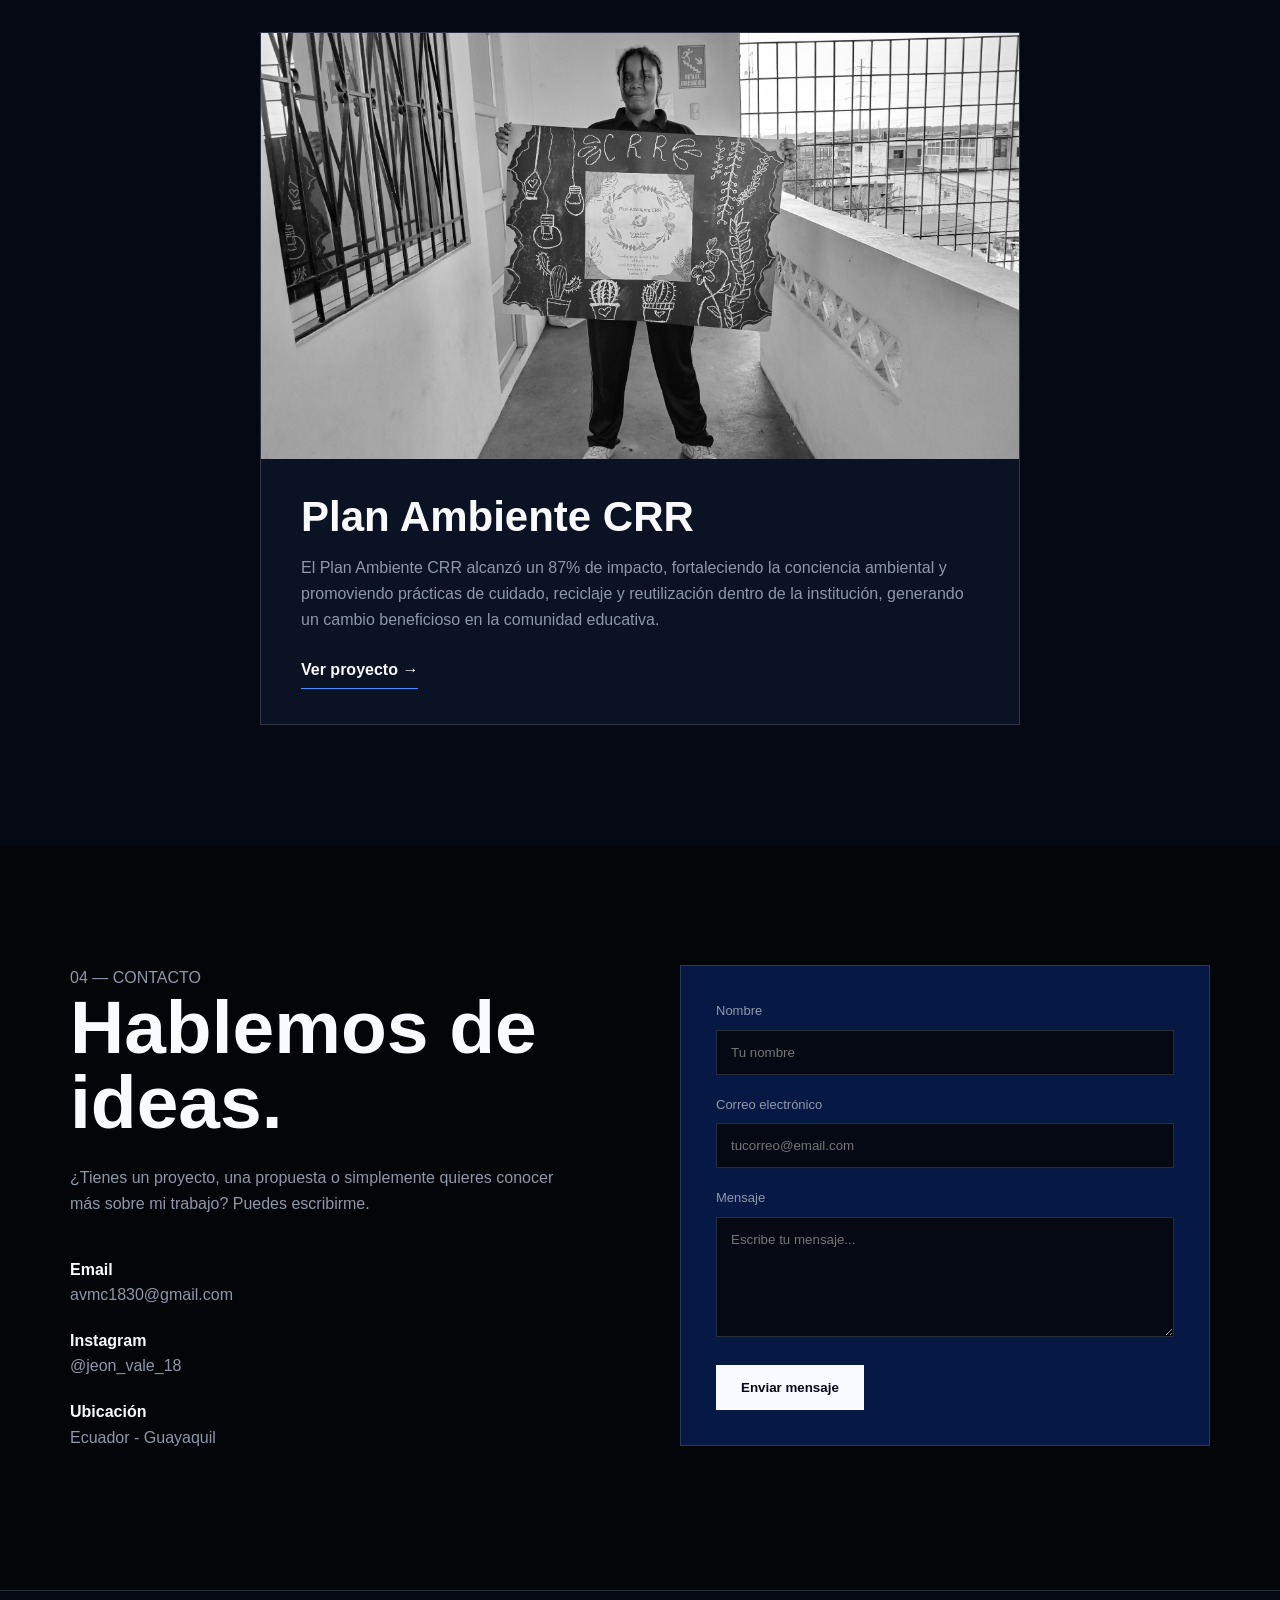
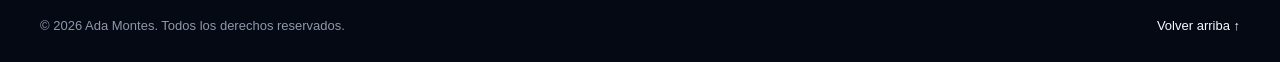
==== commit 30da832e: "Agregado Plan CRR" ====
--- a/index (2).html
+++ b/index (2).html
@@ -9,7 +9,7 @@
 
     <title>Portafolio | Ada Montes</title>
 
-    <link rel="icon" href="pp1.png" sizes="any">
+    <link rel="icon" href="pp2.png" sizes="any">
     <link rel="stylesheet" href="style.css">
 </head>
 
@@ -146,7 +146,7 @@
 
                 <p>
                     Algunas experiencias que representan mi crecimiento
-                    personal y profesional.
+                    personal y que reflejan mi capacidad para enfrentar desafíos.
                 </p>
 
             </div>
@@ -188,7 +188,7 @@
                     </span>
 
                     <div class="card-icon">
-                        ⭐
+                        🎬
                     </div>
 
                     <h3>
@@ -214,7 +214,7 @@
                     </span>
 
                     <div class="card-icon">
-                        🚀
+                        🌿
                     </div>
 
                     <h3>
@@ -222,8 +222,11 @@
                     </h3>
 
                     <p>
-                        Cuenta brevemente otro logro que demuestre
-                        tus habilidades, esfuerzo o crecimiento.
+                        El Plan Ambiente CRR (Cuidar, Reciclar y Reutilizar) es un proyecto ambiental innovador y dirigido por mí, que fomentó
+                        la conciencia ambiental en la institución. A través de campañas,
+                        talleres educativos y actividades de reciclaje, se logró generar un cambio significativo en la mentalidad
+                        de los estudiantes, motivándolos a adoptar hábitos responsables con el medio ambiente
+                        y a participar activamente en la preservación de los recursos naturales.
                     </p>
 
                 </article>
@@ -262,22 +265,19 @@
                     </div>
 
                     <div class="project-content">
-
-                        <p class="project-category">
-                            PROYECTO 01
+                        
+                        <h3>
+                            <strong>
+                                 Plan Ambiente CRR
+                            </strong>
+                        </h3>
+
+                        <p>
+                           El Plan Ambiente CRR alcanzó un 87% de impacto, fortaleciendo la conciencia ambiental
+                           y promoviendo prácticas de cuidado, reciclaje y reutilización dentro de la institución, generando un cambio beneficioso en la comunidad educativa.
                         </p>
 
-                        <h3>
-                            Nombre del proyecto
-                        </h3>
-
-                        <p>
-                            Describe aquí tu proyecto, cuál era su
-                            objetivo, qué problema buscaba solucionar
-                            y cuál fue tu participación.
-                        </p>
-
-                        <a href="#" class="project-link">
+                        <a href="Plan-CRR.pdf" class="project-link">
                             Ver proyecto →
                         </a>
 
@@ -329,76 +329,74 @@
                 </div>
 
 
-                <!-- FORMULARIO -->
-                <div class="contact-form">
-
-                    <form action="#" method="POST">
-
-                        <div class="form-group">
-
-                            <label for="nombre">
-                                Nombre
-                            </label>
-
-                            <input
-                                type="text"
-                                id="nombre"
-                                name="nombre"
-                                placeholder="Tu nombre"
-                                required
-                            >
-
-                        </div>
-
-
-                        <div class="form-group">
-
-                            <label for="email">
-                                Correo electrónico
-                            </label>
-
-                            <input
-                                type="email"
-                                id="email"
-                                name="email"
-                                placeholder="tucorreo@email.com"
-                                required
-                            >
-
-                        </div>
-
-
-                        <div class="form-group">
-
-                            <label for="mensaje">
-                                Mensaje
-                            </label>
-
-                            <textarea
-                                id="mensaje"
-                                name="mensaje"
-                                rows="6"
-                                placeholder="Escribe tu mensaje..."
-                                required
-                            ></textarea>
-
-                        </div>
-
-
-                        <button type="submit" class="btn">
-                            Enviar mensaje
-                        </button>
-
-                    </form>
-
-                </div>
-
-            </div>
-
-        </section>
-
-    </main>
-
+<!-- FORMULARIO -->
+<div class="contact-form">
+
+    <form 
+        action=https://formspree.io/f/meaqzokr
+        method="POST"
+    >
+
+        <div class="form-group">
+
+            <label for="nombre">
+                Nombre
+            </label>
+
+            <input
+                type="text"
+                id="nombre"
+                name="nombre"
+                placeholder="Tu nombre"
+                required
+            >
+
+        </div>
+
+
+        <div class="form-group">
+
+            <label for="email">
+                Correo electrónico
+            </label>
+
+            <input
+                type="email"
+                id="email"
+                name="email"
+                placeholder="tucorreo@email.com"
+                required
+            >
+
+        </div>
+
+
+        <div class="form-group">
+
+            <label for="mensaje">
+                Mensaje
+            </label>
+
+            <textarea
+                id="mensaje"
+                name="mensaje"
+                rows="6"
+                placeholder="Escribe tu mensaje..."
+                required
+            ></textarea>
+
+        </div>
+
+
+        <button type="submit" class="btn">
+            Enviar mensaje
+        </button>
+
+    </form>
+
+ </div>
+
+</section>
 
     <!-- ================= FOOTER ================= -->
     <footer class="footer">
